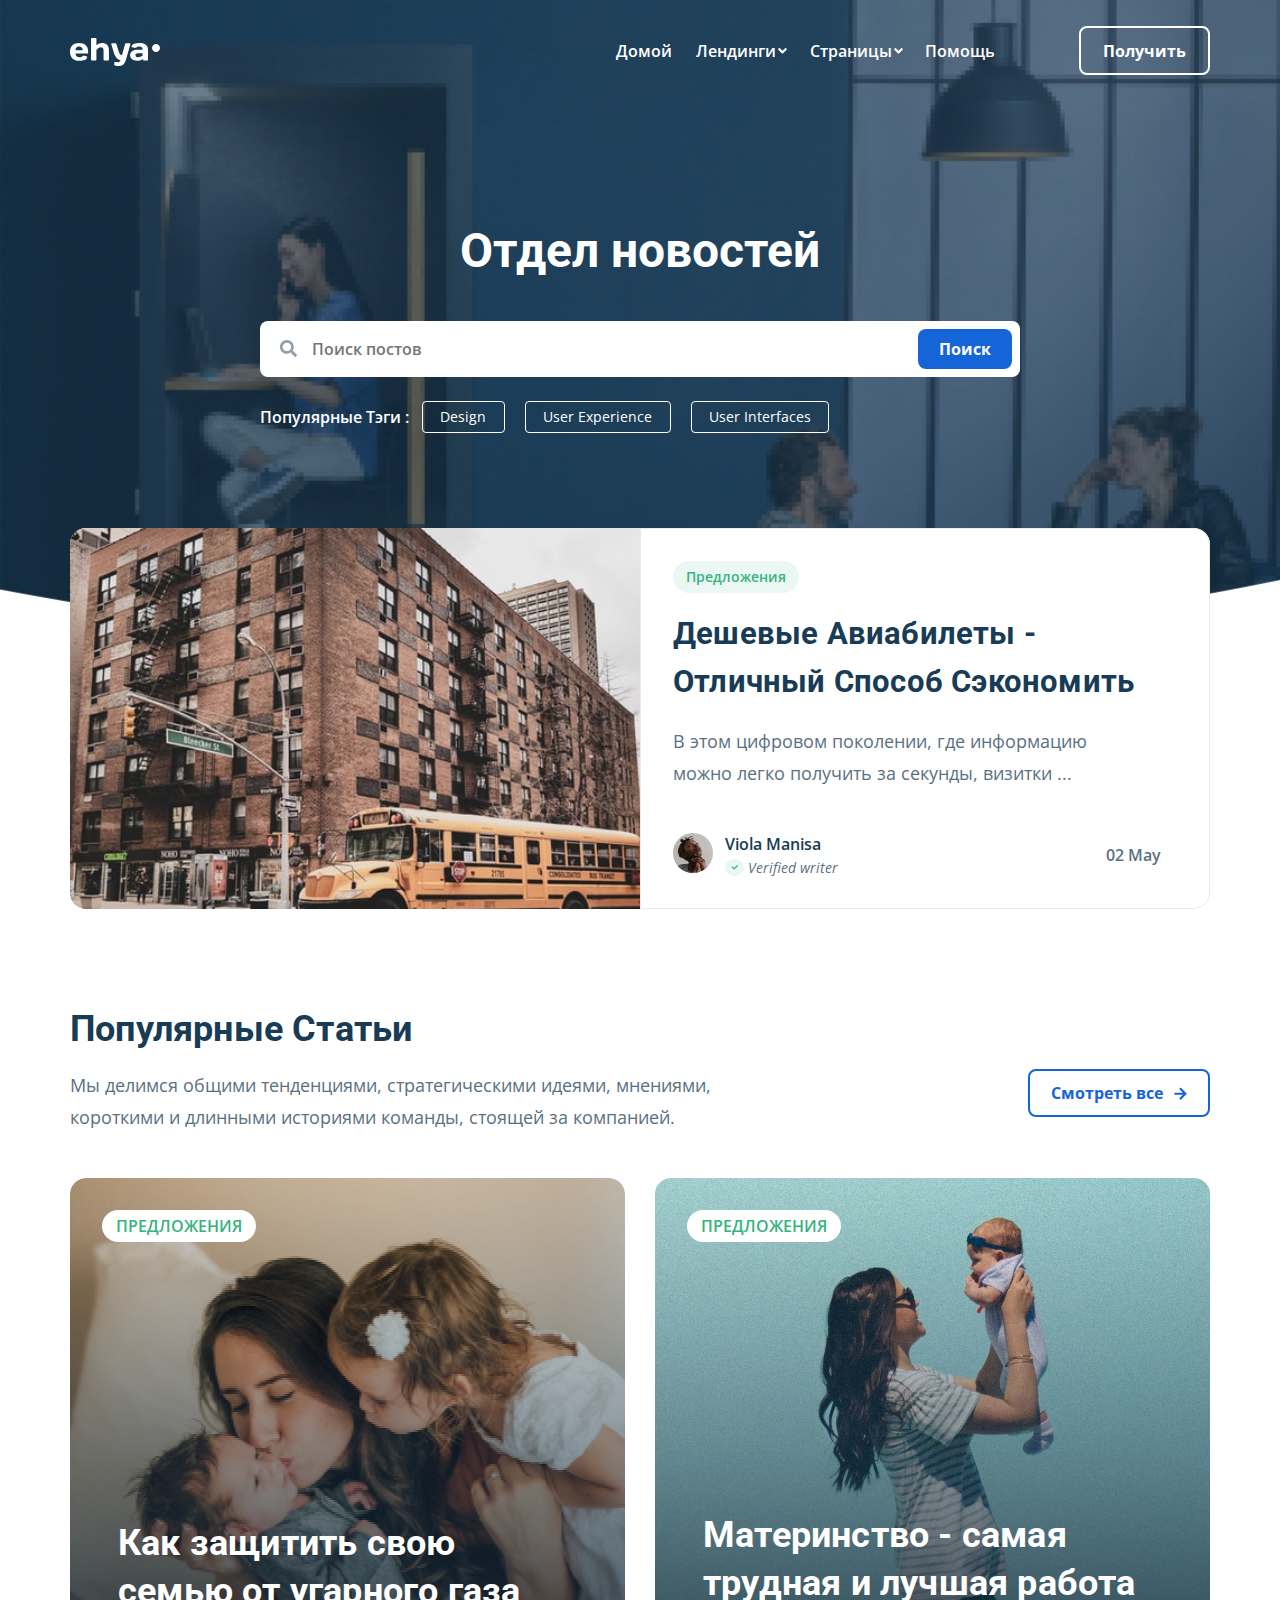
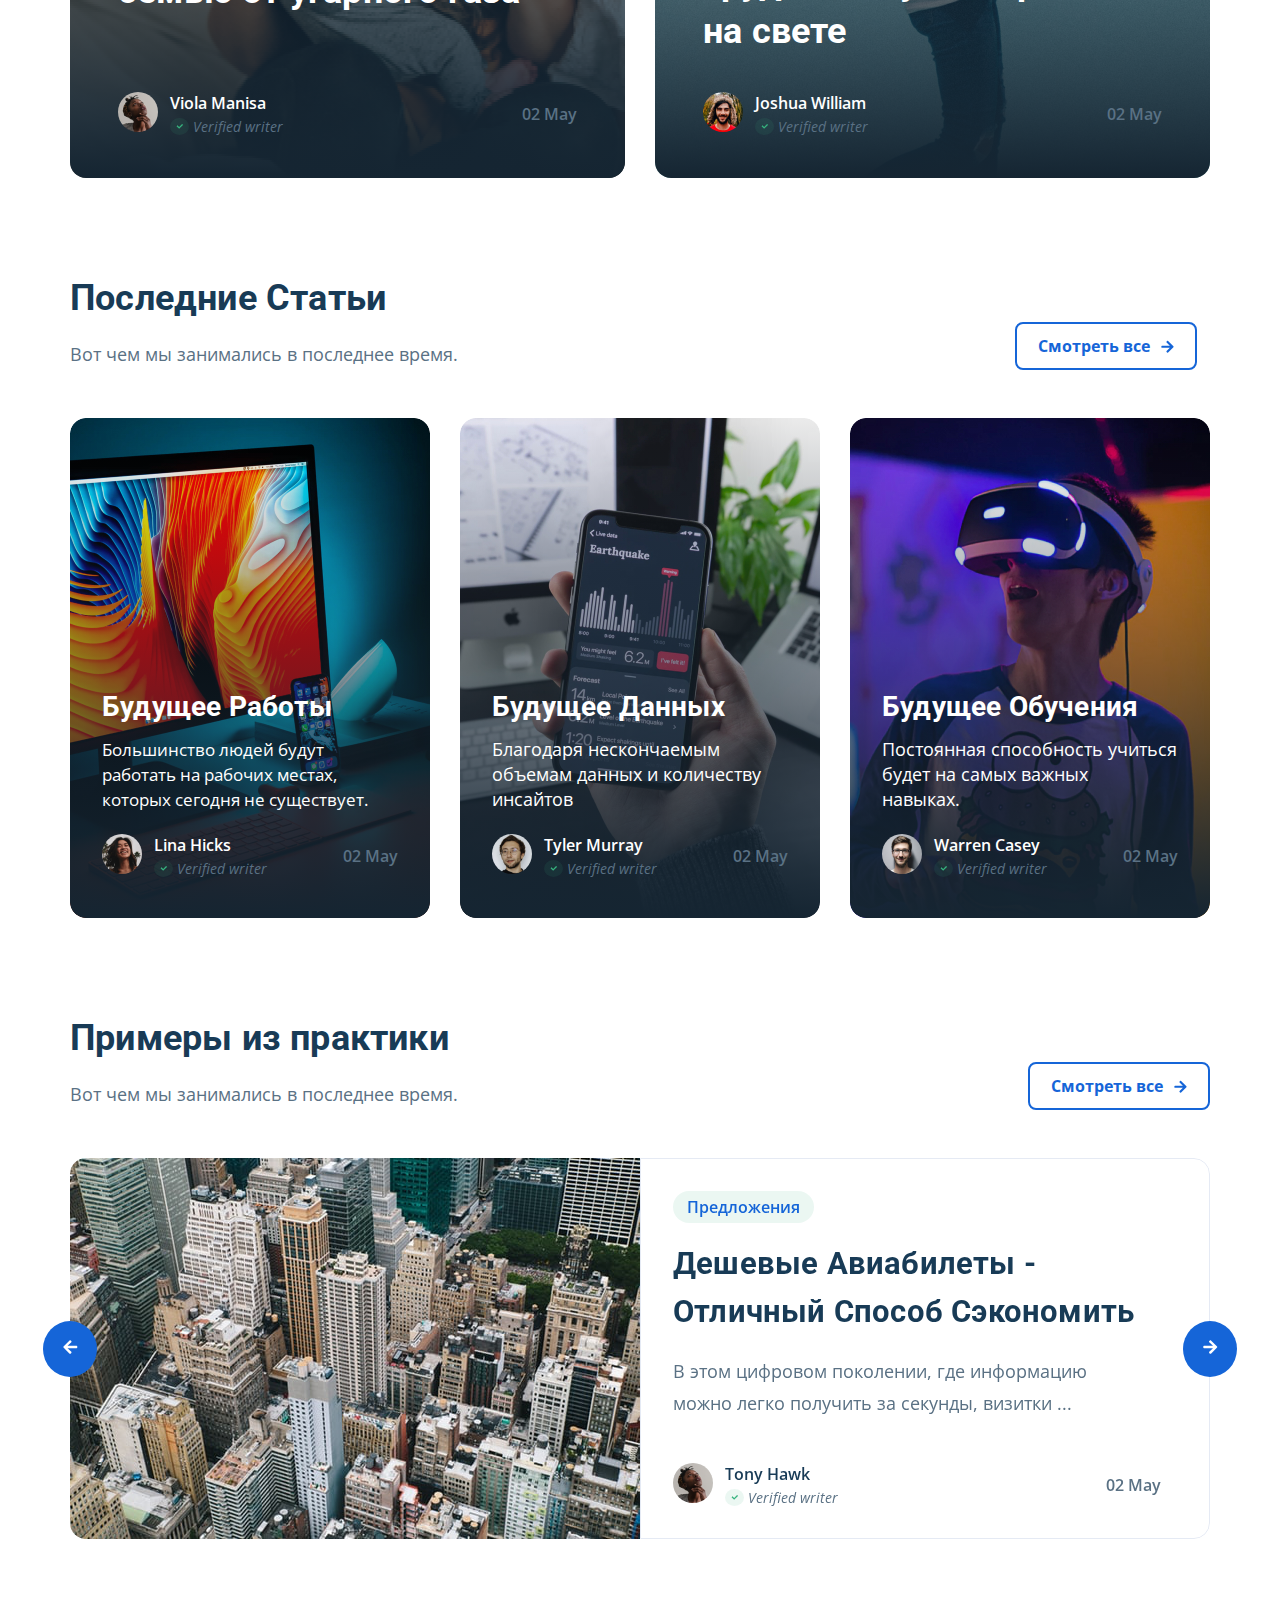
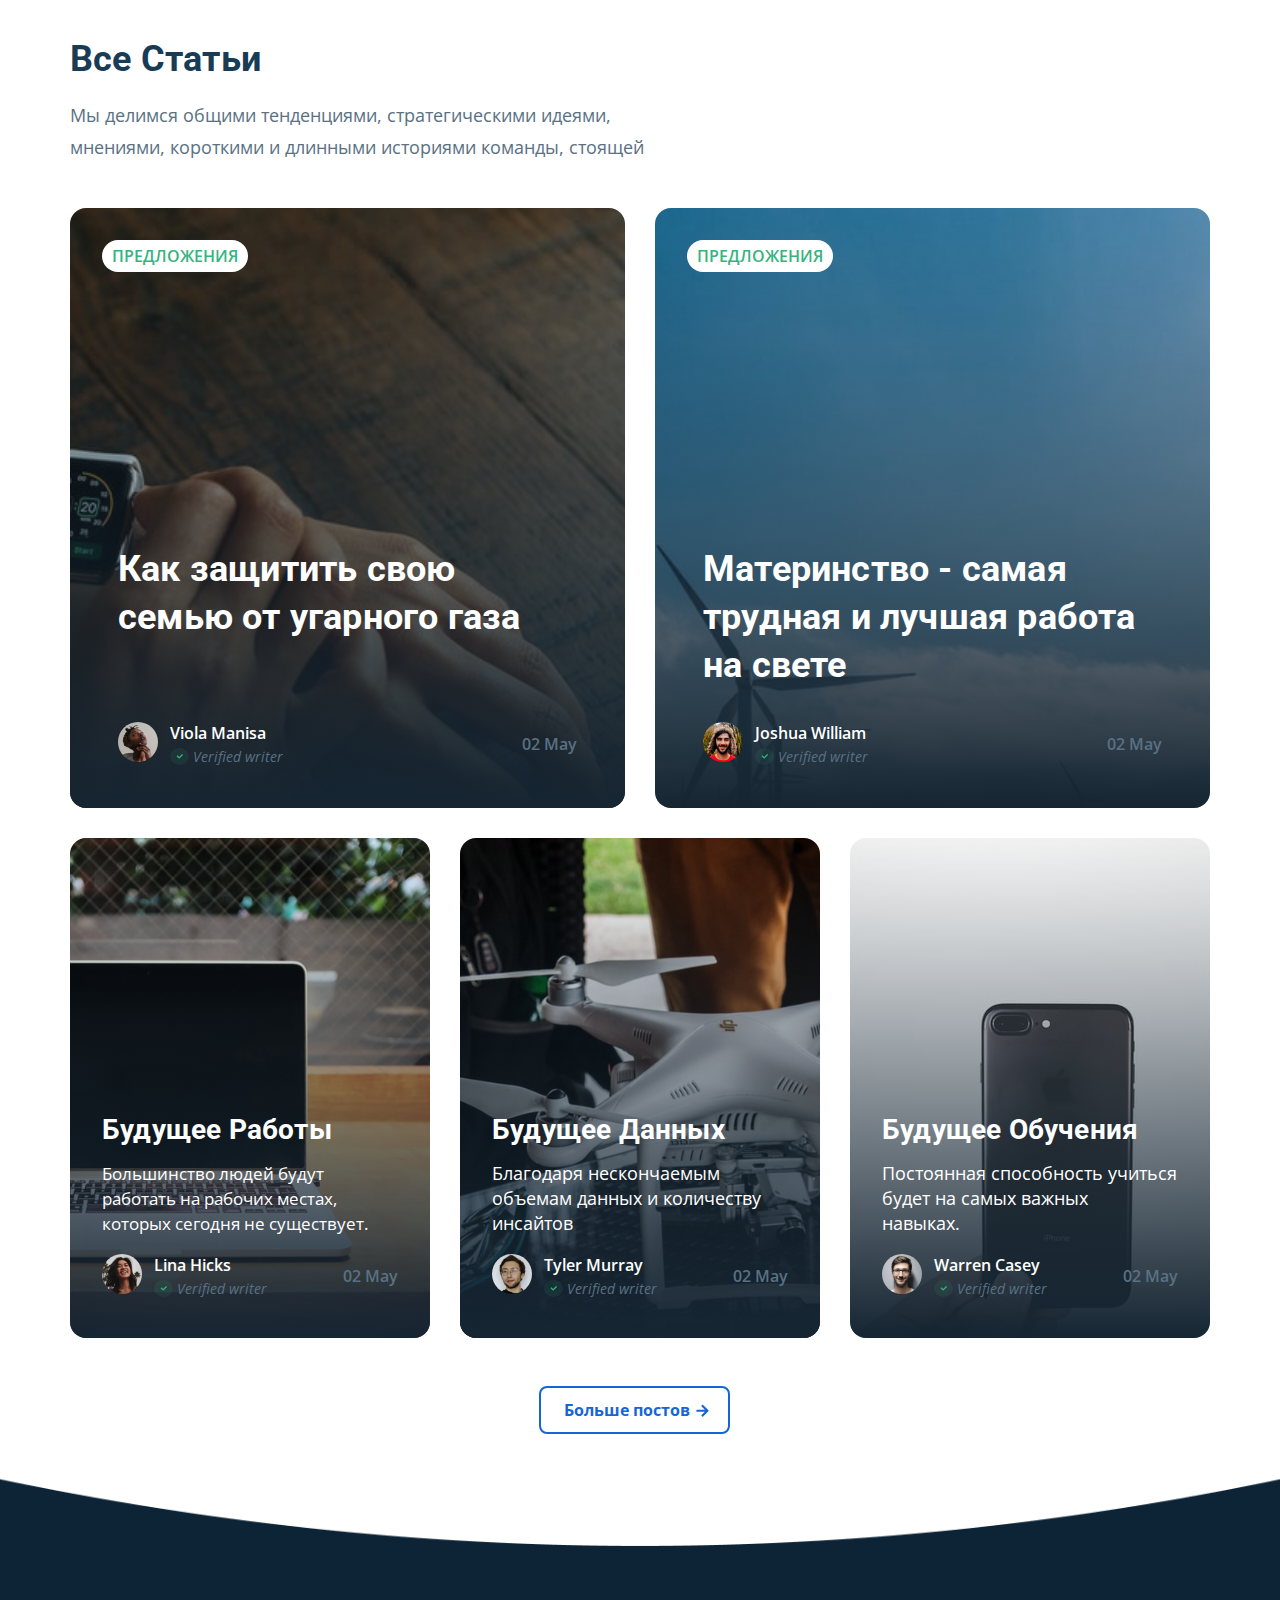
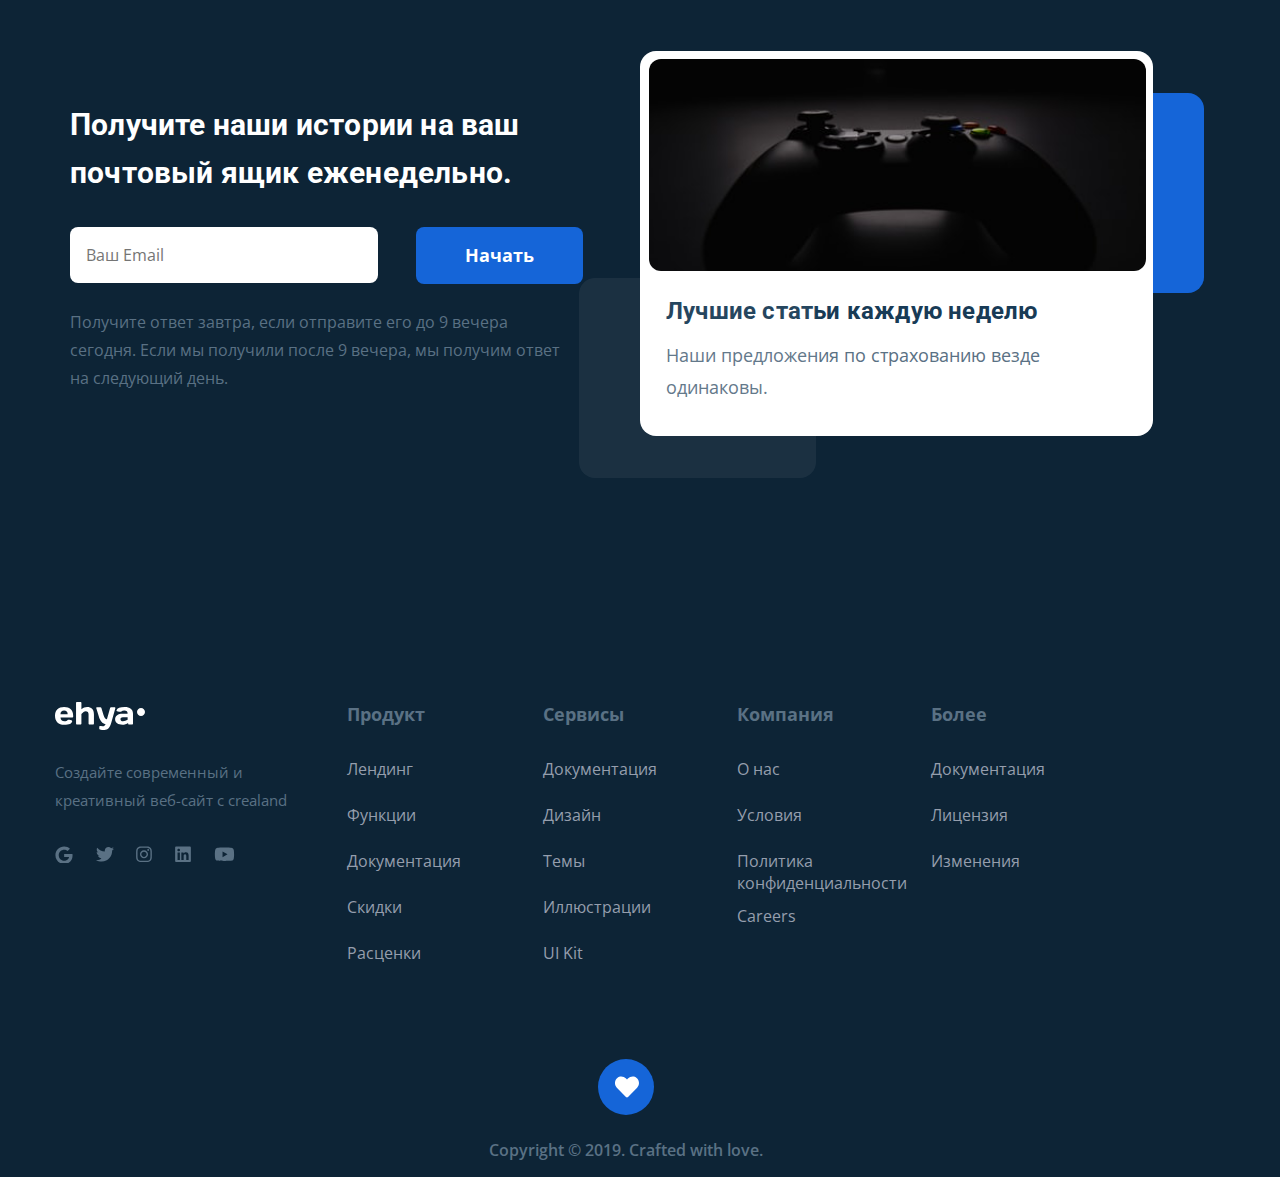
==== index.html @ 714c82da "added footer and responsive" ====
<!DOCTYPE html>
<html lang="ru">
  <head>
    <meta charset="UTF-8" />
    <meta http-equiv="X-UA-Compatible" content="IE=edge" />
    <meta name="viewport" content="width=device-width, initial-scale=1.0" />
    <link
      href="https://fonts.googleapis.com/css2?family=Open+Sans:ital,wght@0,400;0,600;0,700;1,400&family=Roboto:wght@700&display=swap"
      rel="stylesheet"
    />
    <link rel="stylesheet" href="src/css/swiper-bundle.min.css" />
    <link rel="stylesheet" href="src/css/style.css?v1.04" />
    <link rel="icon" href="src/img/favicon.ico" />
    <title>Ehya Blog</title>
  </head>
  <body>
    <header class="header">
      <img
        src="src/img/header/header-bg.jpg"
        alt="background"
        class="header__bg"
      />
      <div class="container">
        <div class="header__wrapper">
          <a href="index.html" class="logo">
            <img
              src="src/img/header/header-logo.svg"
              alt="Logotype: Ehya"
              class="header__logo"
            />
          </a>
          <nav class="navbar">
            <ul class="navbar__list">
              <li class="navbar__item">
                <a href="#" class="navbar__link">Домой</a>
              </li>
              <li class="navbar__item">
                <a href="#" class="navbar__link">Лендинги</a>
                <img src="src/img/header/angle-down.svg" alt="" />
              </li>
              <li class="navbar__item">
                <a href="#" class="navbar__link">Страницы</a>
                <img src="src/img/header/angle-down.svg" alt="" />
              </li>
              <li class="navbar__item">
                <a href="#" class="navbar__link">Помощь</a>
              </li>
            </ul>
            <button class="navbar__button">Получить</button>
          </nav>
        </div>
        <!-- /.header__wrapper -->
        <div class="search">
          <h1 class="search__title">Отдел новостей</h1>
          <div class="search__wrapper">
            <form action="#" class="form">
              <img
                src="src/img/header/header-search.svg"
                alt="Icon: search"
                class="form__img"
              />
              <input
                type="text"
                class="form__input"
                placeholder="Поиск постов"
              />
              <button class="form__button">Поиск</button>
            </form>
            <span class="search__tags">Популярные Тэги :</span>
            <ul class="search__list">
              <li class="search__item">
                <button class="search__button">Design</button>
              </li>
              <li class="search__item">
                <button class="search__button">User Experience</button>
              </li>
              <li class="search__item">
                <button class="search__button">User Interfaces</button>
              </li>
            </ul>
          </div>
        </div>
        <!-- /.search -->
      </div>
      <!-- /.container -->
    </header>
    <section class="offers">
      <div class="container">
        <div class="offers-grid">
          <img
            src="src/img/offers/offer-img.png"
            alt="Image: offers"
            class="offers__img"
          />
          <div class="offers__wrapper">
            <span class="offers__text">Предложения</span>
            <h2 class="offers__title">
              Дешевые Авиабилеты - Отличный Способ Сэкономить
            </h2>
            <p class="offers__info">
              В этом цифровом поколении, где информацию можно легко получить за
              секунды, визитки ...
            </p>
            <div class="author">
              <div class="author__profile">
                <div class="author__image">
                  <img
                    src="src/img/offers/author.png"
                    alt="Avatar: Author"
                    class="author__avatar"
                  />
                </div>
                <!-- /.author__image -->
                <div class="author__info">
                  <span class="author__name">Viola Manisa</span>
                  <div class="verify">
                    <img
                      src="src/img/offers/verify.svg"
                      alt="Icon: Verify"
                      class="verify__img"
                    />
                    <span class="verify__text">Verified writer</span>
                  </div>
                  <!-- /.author__verify -->
                </div>
              </div>
              <!-- /.author__profile -->
              <span class="author__date">02 May</span>
            </div>
            <!-- /.author -->
          </div>
          <!-- /.offers__wrapper -->
        </div>
        <!-- /.offers__grid -->
      </div>
      <!-- /.container -->
    </section>
    <section class="popular">
      <div class="container">
        <div class="popular__about">
          <div class="popular__info">
            <h2 class="popular__title">Популярные Статьи</h2>
            <p class="popular__text">
              Мы делимся общими тенденциями, стратегическими идеями, мнениями,
              короткими и длинными историями команды, стоящей за компанией.
            </p>
          </div>
          <!-- /.popular__info -->
          <button class="button popular__button">
            Смотреть все
            <img
              src="src/img/popular/arrow.svg"
              alt="Icon: arrow"
              class="popular__icon"
            />
          </button>
        </div>
        <!-- /.popular__about -->
        <div class="popular__wrapper">
          <div class="popular-article">
            <span class="popular-article__offer">Предложения</span>
            <h3 class="popular-article__title">
              Как защитить свою семью от угарного газа
            </h3>
            <div class="author">
              <div class="author__profile">
                <div class="author__image">
                  <img
                    src="src/img/offers/author.png"
                    alt="Avatar: Author"
                    class="author__avatar"
                  />
                </div>
                <!-- /.author__image -->
                <div class="author__info">
                  <span class="author__name author__name--popular"
                    >Viola Manisa</span
                  >
                  <div class="verify">
                    <img
                      src="src/img/offers/verify.svg"
                      alt="Icon: Verify"
                      class="verify__img"
                    />
                    <span class="verify__text">Verified writer</span>
                  </div>
                  <!-- /.author__verify -->
                </div>
              </div>
              <!-- /.author__profile -->
              <span class="author__date">02 May</span>
            </div>
            <!-- /.author -->
          </div>
          <!-- /.popular__article -->
          <div class="popular-article popular-article--second">
            <span class="popular-article__offer">Предложения</span>
            <h3 class="popular-article__title">
              Материнство - самая трудная и лучшая работа на свете
            </h3>
            <div class="author">
              <div class="author__profile">
                <div class="author__image">
                  <img
                    src="src/img/popular/avatar.png"
                    alt="Avatar: Author"
                    class="author__avatar"
                  />
                </div>
                <!-- /.author__image -->
                <div class="author__info">
                  <span class="author__name author__name--popular"
                    >Joshua William</span
                  >
                  <div class="verify">
                    <img
                      src="src/img/offers/verify.svg"
                      alt="Icon: Verify"
                      class="verify__img"
                    />
                    <span class="verify__text">Verified writer</span>
                  </div>
                  <!-- /.author__verify -->
                </div>
              </div>
              <!-- /.author__profile -->
              <span class="author__date">02 May</span>
            </div>
            <!-- /.author -->
          </div>
          <!-- /.popular__article -->
          <button class="button popular__button popular__button--media">
            Смотреть все
            <img
              src="src/img/popular/arrow.svg"
              alt="Icon: arrow"
              class="popular__icon"
            />
          </button>
        </div>
        <!-- /.popular__wrapper -->
      </div>
      <!-- /.container -->
    </section>
    <section class="recent">
      <div class="container">
        <div class="about">
          <div class="about__info">
            <h2 class="about__title">Последние Статьи</h2>
            <p class="about__text">Вот чем мы занимались в последнее время.</p>
          </div>
          <!-- /.popular__info -->
          <button class="button recent__button">
            Смотреть все
            <img
              src="src/img/popular/arrow.svg"
              alt="Icon: arrow"
              class="recent__icon"
            />
          </button>
        </div>
        <!-- /.about -->
        <div class="recent__wrapper">
          <div class="recent__article">
            <h3 class="recent__title">Будущее Работы</h3>
            <p class="recent__text">
              Большинство людей будут работать на рабочих местах, которых
              сегодня не существует.
            </p>
            <div class="author recent__author">
              <div class="author__profile">
                <div class="author__image">
                  <img
                    src="src/img/recent/avatar-1.png"
                    alt="Avatar: Author"
                    class="author__avatar"
                  />
                </div>
                <!-- /.author__image -->
                <div class="author__info">
                  <span class="author__name author__name--recent"
                    >Lina Hicks</span
                  >
                  <div class="verify">
                    <img
                      src="src/img/offers/verify.svg"
                      alt="Icon: Verify"
                      class="verify__img"
                    />
                    <span class="verify__text verify__text--recent"
                      >Verified writer</span
                    >
                  </div>
                  <!-- /.author__verify -->
                </div>
              </div>
              <!-- /.author__profile -->
              <span class="author__date author__date--recent">02 May</span>
            </div>
            <!-- /.author -->
          </div>
          <!-- /.recent__article -->
          <div class="recent__article recent__article--second">
            <h3 class="recent__title">Будущее Данных</h3>
            <p class="recent__text recent__text--big">
              Благодаря нескончаемым объемам данных и количеству инсайтов
            </p>
            <div class="author recent__author">
              <div class="author__profile">
                <div class="author__image">
                  <img
                    src="src/img/recent/avatar-2.png"
                    alt="Avatar: Author"
                    class="author__avatar"
                  />
                </div>
                <!-- /.author__image -->
                <div class="author__info">
                  <span class="author__name author__name--recent"
                    >Tyler Murray</span
                  >
                  <div class="verify">
                    <img
                      src="src/img/offers/verify.svg"
                      alt="Icon: Verify"
                      class="verify__img"
                    />
                    <span class="verify__text verify__text--recent"
                      >Verified writer</span
                    >
                  </div>
                  <!-- /.author__verify -->
                </div>
              </div>
              <!-- /.author__profile -->
              <span class="author__date author__date--recent">02 May</span>
            </div>
            <!-- /.author -->
          </div>
          <!-- /.recent__article -->
          <div class="recent__article recent__article--third">
            <h3 class="recent__title">Будущее Обучения</h3>
            <p class="recent__text recent__text--big">
              Постоянная способность учиться будет на самых важных
              <br class="recent__br" />
              навыках.
            </p>
            <div class="author recent__author">
              <div class="author__profile">
                <div class="author__image">
                  <img
                    src="src/img/recent/avatar-3.png"
                    alt="Avatar: Author"
                    class="author__avatar"
                  />
                </div>
                <!-- /.author__image -->
                <div class="author__info">
                  <span class="author__name author__name--recent"
                    >Warren Casey</span
                  >
                  <div class="verify">
                    <img
                      src="src/img/offers/verify.svg"
                      alt="Icon: Verify"
                      class="verify__img"
                    />
                    <span class="verify__text verify__text--recent"
                      >Verified writer</span
                    >
                  </div>
                  <!-- /.author__verify -->
                </div>
              </div>
              <!-- /.author__profile -->
              <span class="author__date author__date--recent">02 May</span>
            </div>
            <!-- /.author -->
          </div>
          <!-- /.recent__article -->
          <button class="button recent__button recent__button--media">
            Смотреть все
            <img
              src="src/img/popular/arrow.svg"
              alt="Icon: arrow"
              class="recent__icon"
            />
          </button>
        </div>
        <!-- /.recent__wrapper -->
      </div>
      <!-- /.container -->
    </section>
    <section class="examples">
      <div class="container">
        <div class="about">
          <div class="about__info">
            <h2 class="about__title about__title--examples">
              Примеры из практики
            </h2>
            <p class="about__text">Вот чем мы занимались в последнее время.</p>
          </div>
          <!-- /.popular__info -->
          <button class="button examples__button">
            Смотреть все
            <img
              src="src/img/popular/arrow.svg"
              alt="Icon: arrow"
              class="examples__icon"
            />
          </button>
        </div>
        <!-- /.about -->
        <!-- Slider main container -->
        <div class="examples-grid">
          <div class="swiper-container examples-slider">
            <!-- Additional required wrapper -->
            <div class="swiper-wrapper examples-wrapper">
              <!-- Slides -->
              <div class="offers offers-grid swiper-slide">
                <img
                  src="src/img/examples/slider-1.png"
                  alt="Image: offers"
                  class="offers__img"
                />
                <div class="offers__wrapper">
                  <span class="offers__text examples__text">Предложения</span>
                  <h2 class="offers__title">
                    Дешевые Авиабилеты - Отличный Способ Сэкономить
                  </h2>
                  <p class="offers__info">
                    В этом цифровом поколении, где информацию можно легко
                    получить за секунды, визитки ...
                  </p>
                  <div class="author">
                    <div class="author__profile">
                      <div class="author__image">
                        <img
                          src="src/img/offers/author.png"
                          alt="Avatar: Author"
                          class="author__avatar"
                        />
                      </div>
                      <!-- /.author__image -->
                      <div class="author__info">
                        <span class="author__name">Tony Hawk</span>
                        <div class="verify">
                          <img
                            src="src/img/offers/verify.svg"
                            alt="Icon: Verify"
                            class="verify__img"
                          />
                          <span class="verify__text verify__text--examples"
                            >Verified writer</span
                          >
                        </div>
                        <!-- /.author__verify -->
                      </div>
                    </div>
                    <!-- /.author__profile -->
                    <span class="author__date">02 May</span>
                  </div>
                  <!-- /.author -->
                </div>
                <!-- /.offers__wrapper -->
              </div>
              <!-- /.offers__grid -->
              <div class="offers offers-grid swiper-slide">
                <img
                  src="src/img/examples/slider-2.jpg"
                  alt="Image: offers"
                  class="offers__img"
                />
                <div class="offers__wrapper">
                  <span class="offers__text examples__text">Предложения</span>
                  <h2 class="offers__title">
                    Дешевые Авиабилеты - Отличный Способ Сэкономить
                  </h2>
                  <p class="offers__info">
                    В этом цифровом поколении, где информацию можно легко
                    получить за секунды, визитки ...
                  </p>
                  <div class="author">
                    <div class="author__profile">
                      <div class="author__image">
                        <img
                          src="src/img/examples/avatar-1.png"
                          alt="Avatar: Author"
                          class="author__avatar"
                        />
                      </div>
                      <!-- /.author__image -->
                      <div class="author__info">
                        <span class="author__name">Viola Manisa</span>
                        <div class="verify">
                          <img
                            src="src/img/offers/verify.svg"
                            alt="Icon: Verify"
                            class="verify__img"
                          />
                          <span class="verify__text verify__text--examples"
                            >Verified writer</span
                          >
                        </div>
                        <!-- /.author__verify -->
                      </div>
                    </div>
                    <!-- /.author__profile -->
                    <span class="author__date">02 May</span>
                  </div>
                  <!-- /.author -->
                </div>
                <!-- /.offers__wrapper -->
              </div>
              <!-- /.offers__grid -->
              <div class="offers offers-grid swiper-slide">
                <img
                  src="src/img/examples/slider-3.jpg"
                  alt="Image: offers"
                  class="offers__img"
                />
                <div class="offers__wrapper">
                  <span class="offers__text examples__text">Предложения</span>
                  <h2 class="offers__title">
                    Дешевые Авиабилеты - Отличный Способ Сэкономить
                  </h2>
                  <p class="offers__info">
                    В этом цифровом поколении, где информацию можно легко
                    получить за секунды, визитки ...
                  </p>
                  <div class="author">
                    <div class="author__profile">
                      <div class="author__image">
                        <img
                          src="src/img/examples/avatar-2.png"
                          alt="Avatar: Author"
                          class="author__avatar"
                        />
                      </div>
                      <!-- /.author__image -->
                      <div class="author__info">
                        <span class="author__name">Jack Black</span>
                        <div class="verify">
                          <img
                            src="src/img/offers/verify.svg"
                            alt="Icon: Verify"
                            class="verify__img"
                          />
                          <span class="verify__text verify__text--examples"
                            >Verified writer</span
                          >
                        </div>
                        <!-- /.author__verify -->
                      </div>
                    </div>
                    <!-- /.author__profile -->
                    <span class="author__date">02 May</span>
                  </div>
                  <!-- /.author -->
                </div>
                <!-- /.offers__wrapper -->
              </div>
              <!-- /.offers__grid -->
            </div>
          </div>
          <button class="examples-grid__button examples-grid__button--prev">
            <img
              src="src/img/examples/slider-prev.svg"
              alt="Icon: previous slider"
              class="examples-grid__icon"
            />
          </button>
          <button class="examples-grid__button examples-grid__button--next">
            <img
              src="src/img/examples/slider-next.svg"
              alt="Icon: next slider"
              class="examples-grid__icon"
            />
          </button>
          <button class="button examples__button examples__button--media">
            Смотреть все
            <img
              src="src/img/popular/arrow.svg"
              alt="Icon: arrow"
              class="examples__icon"
            />
          </button>
        </div>
        <!-- /.examples-grid -->
      </div>
      <!-- /.container -->
    </section>
    <section class="all-articles">
      <div class="container">
        <div class="all-articles__info">
          <h2 class="all-articles__title">Все Статьи</h2>
          <p class="all-articles__text" id="articles-text">
            Мы делимся общими тенденциями, стратегическими идеями, мнениями,
            короткими и длинными историями команды, стоящей
          </p>
        </div>
        <!-- /.all-articles__info -->
        <div class="all-articles__wrapper">
          <div class="all-articles-main all-articles-main--first">
            <span class="all-articles-main__offer">Предложения</span>
            <h3 class="all-articles-main__title">
              Как защитить свою семью от угарного газа
            </h3>
            <div class="author">
              <div class="author__profile">
                <div class="author__image">
                  <img
                    src="src/img/all-articles/author.png"
                    alt="Avatar: Author"
                    class="author__avatar"
                  />
                </div>
                <!-- /.author__image -->
                <div class="author__info">
                  <span class="author__name author__name--light"
                    >Viola Manisa</span
                  >
                  <div class="verify">
                    <img
                      src="src/img/offers/verify.svg"
                      alt="Icon: Verify"
                      class="verify__img"
                    />
                    <span class="verify__text verify__text--examples"
                      >Verified writer</span
                    >
                  </div>
                  <!-- /.author__verify -->
                </div>
              </div>
              <!-- /.author__profile -->
              <span class="author__date">02 May</span>
            </div>
            <!-- /.author -->
          </div>
          <!-- /.all-articles-main -->
          <div class="all-articles-main all-articles-main--second">
            <span class="all-articles-main__offer">Предложения</span>
            <h3 class="all-articles-main__title">
              Материнство - самая трудная и лучшая работа на свете
            </h3>
            <div class="author author--second">
              <div class="author__profile">
                <div class="author__image">
                  <img
                    src="src/img/all-articles/author-1.png"
                    alt="Avatar: Author"
                    class="author__avatar"
                  />
                </div>
                <!-- /.author__image -->
                <div class="author__info">
                  <span class="author__name author__name--light"
                    >Joshua William</span
                  >
                  <div class="verify">
                    <img
                      src="src/img/offers/verify.svg"
                      alt="Icon: Verify"
                      class="verify__img"
                    />
                    <span class="verify__text verify__text--examples"
                      >Verified writer</span
                    >
                  </div>
                  <!-- /.author__verify -->
                </div>
              </div>
              <!-- /.author__profile -->
              <span class="author__date">02 May</span>
            </div>
            <!-- /.author -->
          </div>
          <!-- /.all-articles-main -->
          <div class="all-articles-secondary all-articles-secondary--third">
            <h2 class="all-articles-secondary__title">Будущее Работы</h2>
            <p class="all-articles-secondary__text">
              Большинство людей будут работать на рабочих местах, которых
              сегодня не существует.
            </p>
            <div class="author">
              <div class="author__profile">
                <div class="author__image">
                  <img
                    src="src/img/all-articles/author-2.png"
                    alt="Avatar: Author"
                    class="author__avatar"
                  />
                </div>
                <!-- /.author__image -->
                <div class="author__info">
                  <span class="author__name author__name--light"
                    >Lina Hicks</span
                  >
                  <div class="verify">
                    <img
                      src="src/img/offers/verify.svg"
                      alt="Icon: Verify"
                      class="verify__img"
                    />
                    <span class="verify__text verify__text--examples"
                      >Verified writer</span
                    >
                  </div>
                  <!-- /.author__verify -->
                </div>
              </div>
              <!-- /.author__profile -->
              <span class="author__date">02 May</span>
            </div>
            <!-- /.author -->
          </div>
          <!-- /.all-articles-secondary -->
          <div class="all-articles-secondary all-articles-secondary--fourth">
            <h2
              class="all-articles-secondary__title all-articles-secondary__title--media"
            >
              Будущее Данных
            </h2>
            <p
              class="all-articles-secondary__text all-articles-secondary__text--big"
            >
              Благодаря нескончаемым объемам данных и количеству инсайтов
            </p>
            <div class="author">
              <div class="author__profile">
                <div class="author__image">
                  <img
                    src="src/img/all-articles/author-3.png"
                    alt="Avatar: Author"
                    class="author__avatar"
                  />
                </div>
                <!-- /.author__image -->
                <div class="author__info">
                  <span class="author__name author__name--light"
                    >Tyler Murray</span
                  >
                  <div class="verify">
                    <img
                      src="src/img/offers/verify.svg"
                      alt="Icon: Verify"
                      class="verify__img"
                    />
                    <span class="verify__text verify__text--examples"
                      >Verified writer</span
                    >
                  </div>
                  <!-- /.author__verify -->
                </div>
              </div>
              <!-- /.author__profile -->
              <span class="author__date">02 May</span>
            </div>
            <!-- /.author -->
          </div>
          <!-- /.all-articles-secondary -->
          <div class="all-articles-secondary all-articles-secondary--fifth">
            <h2
              class="all-articles-secondary__title all-articles-secondary__title--media"
            >
              Будущее Обучения
            </h2>
            <p
              class="all-articles-secondary__text all-articles-secondary__text--big"
            >
              Постоянная способность учиться будет на самых важных
              <br class="all-articles-secondary__br" />
              навыках.
            </p>
            <div class="author">
              <div class="author__profile">
                <div class="author__image">
                  <img
                    src="src/img/all-articles/author-4.png"
                    alt="Avatar: Author"
                    class="author__avatar"
                  />
                </div>
                <!-- /.author__image -->
                <div class="author__info">
                  <span class="author__name author__name--light"
                    >Warren Casey</span
                  >
                  <div class="verify">
                    <img
                      src="src/img/offers/verify.svg"
                      alt="Icon: Verify"
                      class="verify__img"
                    />
                    <span class="verify__text verify__text--examples"
                      >Verified writer</span
                    >
                  </div>
                  <!-- /.author__verify -->
                </div>
              </div>
              <!-- /.author__profile -->
              <span class="author__date">02 May</span>
            </div>
            <!-- /.author -->
          </div>
          <!-- /.all-articles-secondary -->
          <div class="all-articles-secondary all-articles-secondary--sixth">
            <h2
              class="all-articles-secondary__title all-articles-secondary__title--media"
            >
              Будущее Обучения
            </h2>
            <p
              class="all-articles-secondary__text all-articles-secondary__text--big"
            >
              Постоянная способность учиться будет на самых важных
              <br class="all-articles-secondary__br" />
              навыках.
            </p>
            <div class="author">
              <div class="author__profile">
                <div class="author__image">
                  <img
                    src="src/img/all-articles/author-4.png"
                    alt="Avatar: Author"
                    class="author__avatar"
                  />
                </div>
                <!-- /.author__image -->
                <div class="author__info">
                  <span class="author__name author__name--light"
                    >Warren Casey</span
                  >
                  <div class="verify">
                    <img
                      src="src/img/offers/verify.svg"
                      alt="Icon: Verify"
                      class="verify__img"
                    />
                    <span class="verify__text verify__text--examples"
                      >Verified writer</span
                    >
                  </div>
                  <!-- /.author__verify -->
                </div>
              </div>
              <!-- /.author__profile -->
              <span class="author__date">02 May</span>
            </div>
            <!-- /.author -->
          </div>
          <!-- /.all-articles-secondary -->
        </div>
        <!-- ./all-articles__wrapper -->
        <div class="all-articles-button">
          <button
            class="button all-articles-button__button"
            id="button"
          ></button>
        </div>
        <!-- /.all-articles-button -->
      </div>
      <!-- /.container -->
    </section>
    <footer class="footer">
      <img
        src="src/img/footer/background.png"
        alt="Background"
        class="footer__bg"
      />
      <div class="container">
        <div class="footer__wrapper">
          <div class="footer-form">
            <h2 class="footer-form__title">
              Получите наши истории на ваш почтовый ящик еженедельно.
            </h2>
            <form action="submit" class="footer-form__form">
              <input
                type="email"
                class="footer-form__input"
                placeholder="Ваш Email"
              />
              <button class="footer-form__button">Начать</button>
            </form>
            <p class="footer-form__info">
              Получите ответ завтра, если отправите его до 9 вечера сегодня.
              Если мы получили после 9 вечера, мы получим ответ на следующий
              день.
            </p>
          </div>
          <!-- /.footer__form -->
          <div class="footer-card">
            <div class="footer-card__wrapper">
              <img
                src="src/img/footer/footer__card.png"
                alt="Image: Footer"
                class="footer-card__img"
              />
              <div class="footer-card__info">
                <h3 class="footer-card__title">Лучшие статьи каждую неделю</h3>
                <p class="footer-card__text">
                  Наши предложения по страхованию везде одинаковы.
                </p>
              </div>
              <!-- /.footer-card__info -->
            </div>
            <!-- /.footer-card -->
          </div>
        </div>
        <!-- /.footer__wrapper -->
        <div class="footer-grid">
          <div class="footer-grid__about">
            <a href="index.html" class="logo footer-grid__logo">
              <img
                src="src/img/header/header-logo.svg"
                alt="Logotype: Ehya"
                class="footer-grid__icon"
              />
            </a>
            <p class="footer-grid__text">
              Создайте современный и креативный веб-сайт с crealand
            </p>
            <div class="footer-grid__links">
              <a href="" class="footer-grid__link">
                <img src="src/img/footer/google.svg" alt="Icon: Google" />
              </a>
              <a href="" class="footer-grid__link">
                <img src="src/img/footer/twitter.svg" alt="Icon: Twwitter" />
              </a>
              <a href="" class="footer-grid__link">
                <img src="src/img/footer/instagram.svg" alt="Icon: Instagram" />
              </a>
              <a href="" class="footer-grid__link">
                <img src="src/img/footer/linkedin.svg" alt="Icon: Linkedin" />
              </a>
              <a href="" class="footer-grid__link">
                <img src="src/img/footer/youtube.svg" alt="Icon: Youtube" />
              </a>
            </div>
            <!-- /.footer-grid__links -->
          </div>
          <!-- /.footer-grid__about -->
          <div class="footer-grid__product">
            <h4 class="footer-grid__title">Продукт</h4>
            <ul class="footer-grid__ul">
              <li class="footer-grid__item">Лендинг</li>
              <li class="footer-grid__item">Функции</li>
              <li class="footer-grid__item">Документация</li>
              <li class="footer-grid__item">Скидки</li>
              <li class="footer-grid__item">Расценки</li>
            </ul>
          </div>
          <!-- /.footer-grid__product -->
          <div class="footer-grid__service">
            <h4 class="footer-grid__title">Сервисы</h4>
            <ul class="footer-grid__ul">
              <li class="footer-grid__item">Документация</li>
              <li class="footer-grid__item">Дизайн</li>
              <li class="footer-grid__item">Темы</li>
              <li class="footer-grid__item">Иллюстрации</li>
              <li class="footer-grid__item">UI Kit</li>
            </ul>
          </div>
          <!-- /.footer-grid__service -->
          <div class="footer-grid__company">
            <h4 class="footer-grid__title">Компания</h4>
            <ul class="footer-grid__ul">
              <li class="footer-grid__item">О нас</li>
              <li class="footer-grid__item">Условия</li>
              <li
                class="footer-grid__item footer-grid__item--less"
                id="grid-item"
              >
                Политика конфиденциальности
              </li>
              <li class="footer-grid__item">Careers</li>
            </ul>
          </div>
          <!-- /.footer-grid__company -->
          <div class="footer-grid__more">
            <h4 class="footer-grid__title" id="grid-title">Более</h4>
            <ul class="footer-grid__ul">
              <li class="footer-grid__item">Документация</li>
              <li class="footer-grid__item">Лицензия</li>
              <li class="footer-grid__item">Изменения</li>
            </ul>
          </div>
          <!-- /.footer-grid__more -->
        </div>
        <!-- /.footer-grid -->
        <div class="footer-copyright">
          <div class="footer-copyright__logo">
            <img
              src="src/img/footer/heart.svg"
              alt="Icon: Heart"
              class="footer-copyright__img"
            />
          </div>
          <!-- /.footer-copyright__logo -->
          <p class="footer-copyright__info">
            Copyright © 2019. Crafted with love.
          </p>
        </div>
        <!-- /.footer__copyright -->
      </div>
      <!-- /.container -->
    </footer>
    <script src="src/js/jquery-3.6.0.min.js"></script>
    <script src="src/js/swiper-bundle.min.js"></script>
    <script src="src/js/main.js"></script>
  </body>
</html>
---- src/css/style.css ----
/*! normalize.css v8.0.1 | MIT License | github.com/necolas/normalize.css */
/* Document
   ========================================================================== */
/**
 * 1. Correct the line height in all browsers.
 * 2. Prevent adjustments of font size after orientation changes in iOS.
 */
html {
  line-height: 1.15;
  /* 1 */
  -webkit-text-size-adjust: 100%;
  /* 2 */
}

/* Sections
   ========================================================================== */
/**
 * Remove the margin in all browsers.
 */
body {
  margin: 0;
}

/**
 * Render the `main` element consistently in IE.
 */
main {
  display: block;
}

/**
 * Correct the font size and margin on `h1` elements within `section` and
 * `article` contexts in Chrome, Firefox, and Safari.
 */
h1 {
  font-size: 2em;
  margin: 0.67em 0;
}

/* Grouping content
   ========================================================================== */
/**
 * 1. Add the correct box sizing in Firefox.
 * 2. Show the overflow in Edge and IE.
 */
hr {
  box-sizing: content-box;
  /* 1 */
  height: 0;
  /* 1 */
  overflow: visible;
  /* 2 */
}

/**
 * 1. Correct the inheritance and scaling of font size in all browsers.
 * 2. Correct the odd `em` font sizing in all browsers.
 */
pre {
  font-family: monospace, monospace;
  /* 1 */
  font-size: 1em;
  /* 2 */
}

/* Text-level semantics
   ========================================================================== */
/**
 * Remove the gray background on active links in IE 10.
 */
a {
  background-color: transparent;
}

/**
 * 1. Remove the bottom border in Chrome 57-
 * 2. Add the correct text decoration in Chrome, Edge, IE, Opera, and Safari.
 */
abbr[title] {
  border-bottom: none;
  /* 1 */
  text-decoration: underline;
  /* 2 */
  text-decoration: underline dotted;
  /* 2 */
}

/**
 * Add the correct font weight in Chrome, Edge, and Safari.
 */
b,
strong {
  font-weight: bolder;
}

/**
 * 1. Correct the inheritance and scaling of font size in all browsers.
 * 2. Correct the odd `em` font sizing in all browsers.
 */
code,
kbd,
samp {
  font-family: monospace, monospace;
  /* 1 */
  font-size: 1em;
  /* 2 */
}

/**
 * Add the correct font size in all browsers.
 */
small {
  font-size: 80%;
}

/**
 * Prevent `sub` and `sup` elements from affecting the line height in
 * all browsers.
 */
sub,
sup {
  font-size: 75%;
  line-height: 0;
  position: relative;
  vertical-align: baseline;
}

sub {
  bottom: -0.25em;
}

sup {
  top: -0.5em;
}

/* Embedded content
   ========================================================================== */
/**
 * Remove the border on images inside links in IE 10.
 */
img {
  border-style: none;
}

/* Forms
   ========================================================================== */
/**
 * 1. Change the font styles in all browsers.
 * 2. Remove the margin in Firefox and Safari.
 */
button,
input,
optgroup,
select,
textarea {
  font-family: inherit;
  /* 1 */
  font-size: 100%;
  /* 1 */
  line-height: 1.15;
  /* 1 */
  margin: 0;
  /* 2 */
}

/**
 * Show the overflow in IE.
 * 1. Show the overflow in Edge.
 */
button,
input {
  /* 1 */
  overflow: visible;
}

/**
 * Remove the inheritance of text transform in Edge, Firefox, and IE.
 * 1. Remove the inheritance of text transform in Firefox.
 */
button,
select {
  /* 1 */
  text-transform: none;
}

/**
 * Correct the inability to style clickable types in iOS and Safari.
 */
button,
[type="button"],
[type="reset"],
[type="submit"] {
  -webkit-appearance: button;
}

/**
 * Remove the inner border and padding in Firefox.
 */
button::-moz-focus-inner,
[type="button"]::-moz-focus-inner,
[type="reset"]::-moz-focus-inner,
[type="submit"]::-moz-focus-inner {
  border-style: none;
  padding: 0;
}

/**
 * Restore the focus styles unset by the previous rule.
 */
button:-moz-focusring,
[type="button"]:-moz-focusring,
[type="reset"]:-moz-focusring,
[type="submit"]:-moz-focusring {
  outline: 1px dotted ButtonText;
}

/**
 * Correct the padding in Firefox.
 */
fieldset {
  padding: 0.35em 0.75em 0.625em;
}

/**
 * 1. Correct the text wrapping in Edge and IE.
 * 2. Correct the color inheritance from `fieldset` elements in IE.
 * 3. Remove the padding so developers are not caught out when they zero out
 *    `fieldset` elements in all browsers.
 */
legend {
  box-sizing: border-box;
  /* 1 */
  color: inherit;
  /* 2 */
  display: table;
  /* 1 */
  max-width: 100%;
  /* 1 */
  padding: 0;
  /* 3 */
  white-space: normal;
  /* 1 */
}

/**
 * Add the correct vertical alignment in Chrome, Firefox, and Opera.
 */
progress {
  vertical-align: baseline;
}

/**
 * Remove the default vertical scrollbar in IE 10+.
 */
textarea {
  overflow: auto;
}

/**
 * 1. Add the correct box sizing in IE 10.
 * 2. Remove the padding in IE 10.
 */
[type="checkbox"],
[type="radio"] {
  box-sizing: border-box;
  /* 1 */
  padding: 0;
  /* 2 */
}

/**
 * Correct the cursor style of increment and decrement buttons in Chrome.
 */
[type="number"]::-webkit-inner-spin-button,
[type="number"]::-webkit-outer-spin-button {
  height: auto;
}

/**
 * 1. Correct the odd appearance in Chrome and Safari.
 * 2. Correct the outline style in Safari.
 */
[type="search"] {
  -webkit-appearance: textfield;
  /* 1 */
  outline-offset: -2px;
  /* 2 */
}

/**
 * Remove the inner padding in Chrome and Safari on macOS.
 */
[type="search"]::-webkit-search-decoration {
  -webkit-appearance: none;
}

/**
 * 1. Correct the inability to style clickable types in iOS and Safari.
 * 2. Change font properties to `inherit` in Safari.
 */
::-webkit-file-upload-button {
  -webkit-appearance: button;
  /* 1 */
  font: inherit;
  /* 2 */
}

/* Interactive
   ========================================================================== */
/*
 * Add the correct display in Edge, IE 10+, and Firefox.
 */
details {
  display: block;
}

/*
 * Add the correct display in all browsers.
 */
summary {
  display: list-item;
}

/* Misc
   ========================================================================== */
/**
 * Add the correct display in IE 10+.
 */
template {
  display: none;
}

/**
 * Add the correct display in IE 10.
 */
[hidden] {
  display: none;
}

* {
  box-sizing: border-box;
}

body {
  font-family: 'Open Sans', sans-serif;
  color: #FFFFFF;
  background: #FFFFFF;
}

.container {
  max-width: 1140px;
  margin: auto;
}

.header {
  overflow: hidden;
}

.header__bg {
  position: absolute;
  top: 0;
  left: 0;
  width: 100%;
  min-height: 743px;
  max-height: 743px;
  z-index: -1;
  object-fit: cover;
  object-position: 65% 90%;
}

.header__wrapper {
  display: flex;
  padding: 26px 0;
  justify-content: space-between;
  align-items: center;
  margin-bottom: 120px;
}

.logo {
  padding-top: 7px;
}

.navbar {
  display: flex;
  justify-content: space-between;
  width: 594px;
}

.navbar__list {
  list-style-type: none;
  display: flex;
  justify-content: space-between;
  padding: 13px 0;
  margin: 0;
  width: 381px;
}

.navbar__item {
  display: flex;
  align-items: center;
  font-weight: 600;
  font-size: 16px;
  line-height: 22px;
}

.navbar__link {
  text-decoration: none;
  color: #FFFFFF;
  padding-right: 2px;
}

.navbar__button {
  margin-left: 82px;
  background: none;
  border: 2px solid #FFFFFF;
  border-radius: 8px;
  color: inherit;
  padding: 11.5px 22px;
  outline: none;
  cursor: pointer;
  font-weight: bold;
  font-size: 16px;
  line-height: 22px;
}

.search {
  padding: 0 190px;
}

.search__wrapper {
  display: flex;
  justify-content: flex-start;
  align-items: center;
  flex-wrap: wrap;
}

.search__title {
  font-family: Roboto;
  font-style: normal;
  font-weight: bold;
  font-size: 48px;
  line-height: 60px;
  text-align: center;
  margin-top: 0;
  margin-bottom: 40px;
}

.search__list {
  list-style-type: none;
  display: flex;
  padding: 0;
  margin: 0;
}

.search__tags {
  margin-right: 13px;
  font-weight: 600;
  font-size: 16px;
  line-height: 22px;
}

.search__item {
  margin-right: 20px;
}

.search__button {
  padding: 5px 17.4px;
  background: none;
  border: 1px solid #FFFFFF;
  border-radius: 4px;
  color: inherit;
  font-weight: normal;
  font-size: 14px;
  line-height: 20px;
}

.form {
  position: relative;
  margin-bottom: 24px;
  width: 760px;
}

.form__input {
  width: 100%;
  height: 56px;
  padding-left: 52px;
  padding-right: 90px;
  border: none;
  border-radius: 8px;
  overflow: hidden;
  outline: none;
  font-weight: 600;
  font-size: 16px;
  line-height: 22px;
}

.form__img {
  position: absolute;
  top: 50%;
  transform: translateY(-50%);
  left: 20px;
  height: 18px;
}

.form__button {
  position: absolute;
  top: 50%;
  right: 8px;
  transform: translateY(-50%);
  padding: 9px 21px;
  background: #1565D8;
  border: none;
  border-radius: 8px;
  font-weight: bold;
  font-size: 16px;
  line-height: 22px;
  color: inherit;
  overflow: hidden;
  outline: none;
}

.offers {
  padding-top: 95px;
  padding-bottom: 55px;
}

.offers-grid {
  display: flex;
  justify-content: space-between;
  border-radius: 16px;
  overflow: hidden;
  background: #FFFFFF;
  min-height: 381px;
}

.offers__wrapper {
  display: flex;
  flex-wrap: wrap;
  flex-direction: column;
  align-items: start;
  justify-content: start;
  border-radius: 0 16px 16px 0;
  border: 1px solid #E5EAF4;
  padding: 32px 48px 31px 32px;
  width: 50%;
}

.offers__text {
  color: #36B37E;
  padding: 6px 0;
  width: 126px;
  text-align: center;
  background: rgba(54, 179, 126, 0.1);
  border-radius: 16px;
  font-weight: 600;
  font-size: 14px;
  line-height: 20px;
  margin-bottom: 17px;
}

.offers__title {
  color: #183B56;
  font-family: Roboto;
  font-weight: bold;
  font-size: 31px;
  line-height: 48px;
  margin: 0;
  margin-bottom: 19px;
  letter-spacing: 0.2px;
}

.offers__img {
  object-fit: cover;
  width: 50%;
}

.offers__info {
  color: #5A7184;
  font-weight: 400;
  font-size: 18px;
  line-height: 32px;
  margin: 0;
  width: 417px;
  margin-bottom: 43px;
}

.author {
  display: flex;
  justify-content: space-between;
  align-items: center;
  height: 45px;
  width: 100%;
}

.author__avatar {
  width: 40px;
  height: 40px;
  object-fit: cover;
  border-radius: 50%;
}

.author__profile {
  display: flex;
}

.author__info {
  padding-left: 12px;
}

.author__name {
  font-weight: 600;
  font-size: 16px;
  line-height: 22px;
  color: #183B56;
}

.author__date {
  font-weight: 600;
  font-size: 16px;
  line-height: 22px;
  text-align: right;
  color: #5A7184;
}

.verify {
  display: flex;
  align-items: center;
  padding-top: 3px;
}

.verify__img {
  padding: 5.5px;
  background: rgba(54, 179, 126, 0.1);
  border-radius: 50%;
}

.verify__text {
  font-style: italic;
  font-weight: normal;
  font-size: 14px;
  line-height: 19px;
  color: #5A7184;
  padding-left: 4px;
}

.popular {
  padding-top: 41px;
  padding-bottom: 96px;
}

.popular__about {
  display: flex;
  align-items: flex-end;
  justify-content: space-between;
  margin-bottom: 45px;
}

.popular__info {
  display: flex;
  flex-direction: column;
  justify-content: space-between;
  flex-wrap: wrap;
  width: 660px;
}

.popular__title {
  font-family: Roboto;
  font-weight: 700;
  font-size: 36px;
  line-height: 48px;
  color: #183B56;
  margin: 0;
  letter-spacing: 0.2px;
}

.popular__text {
  padding-top: 16px;
  font-weight: 400;
  font-size: 18px;
  line-height: 32px;
  color: #5A7184;
  margin: 0;
}

.popular__icon {
  margin-left: 11px;
}

.popular__wrapper {
  display: flex;
  justify-content: space-between;
}

.button {
  display: flex;
  align-items: center;
  margin-bottom: 16px;
  padding: 11px 21px;
  background: none;
  border: 2px solid #1565D8;
  border-radius: 8px;
  color: #1565D8;
  font-weight: 700;
  font-size: 16px;
  line-height: 22px;
}

.popular-article {
  display: flex;
  flex-direction: column;
  justify-content: space-between;
  position: relative;
  width: 555px;
  height: 600px;
  background-image: url(../img/popular/popular-item.jpg);
  background-repeat: no-repeat;
  background-size: cover;
  border-radius: 16px;
  padding: 341px 48px 42px 48px;
  z-index: -2;
}

.popular-article--second {
  background-image: url(../img/popular/popular-item-2.png);
  object-fit: cover;
  padding-top: 333px;
}

.popular-article::before {
  content: '';
  position: absolute;
  left: 0;
  top: 0;
  width: 100%;
  height: 100%;
  background: linear-gradient(180deg, rgba(24, 59, 86, 0.0001) 0%, rgba(22, 49, 70, 0.453847) 45.38%, #152532 100%);
  z-index: -1;
  border-radius: 16px;
}

.popular-article__offer {
  padding: 5px 14px;
  position: absolute;
  top: 32px;
  left: 32px;
  text-transform: uppercase;
  background: #FFFFFF;
  color: #36B37E;
  font-weight: 600;
  font-size: 16px;
  line-height: 22px;
  border-radius: 16px;
}

.popular-article__title {
  font-family: Roboto;
  font-style: normal;
  font-weight: bold;
  font-size: 36px;
  line-height: 48px;
  letter-spacing: 0.2px;
  color: #FFFFFF;
  margin: 0;
}

.popular__button--media {
  display: none;
}

.author__name--popular {
  color: #FFFFFF;
}

.author__date--popular {
  color: #959EAD;
}

.recent {
  padding-bottom: 96px;
}

.recent__wrapper {
  display: flex;
  justify-content: space-between;
}

.recent__article {
  position: relative;
  width: 360px;
  min-height: 500px;
  background-repeat: no-repeat;
  object-fit: cover;
  overflow: hidden;
  padding: 271px 32px 40px 32px;
  background-image: url(../img/recent/recent-bg.jpg);
  border-radius: 16px;
  z-index: -2;
}

.recent__article::before {
  content: '';
  position: absolute;
  left: 0;
  top: 0;
  width: 100%;
  height: 100%;
  z-index: -1;
  border-radius: 16px;
  background: linear-gradient(180deg, rgba(24, 59, 86, 0.0001) 0%, #152532 100%);
}

.recent__article--second {
  background-image: url(../img/recent/recent-bg-2.jpg);
}

.recent__article--third {
  background-image: url(../img/recent/recent-bg-3.jpg);
}

.recent__title {
  font-family: Roboto;
  font-style: normal;
  font-weight: bold;
  font-size: 28px;
  line-height: 36px;
  letter-spacing: 0.2px;
  margin: 0;
  margin-bottom: 12px;
}

.recent__text {
  font-size: 17px;
  line-height: 25px;
  margin: 0;
  margin-bottom: 21px;
}

.recent__text--big {
  font-size: 18px;
}

.recent__button {
  margin-bottom: 0;
  margin-right: 13px;
}

.recent__button--media {
  display: none;
}

.recent__icon {
  margin-left: 11px;
}

.about {
  display: flex;
  align-items: flex-end;
  justify-content: space-between;
  margin-bottom: 48px;
}

.about__info {
  display: flex;
  flex-direction: column;
  justify-content: space-between;
  flex-wrap: wrap;
  width: 660px;
}

.about__title {
  font-family: Roboto;
  font-weight: 700;
  font-size: 36px;
  line-height: 48px;
  color: #183B56;
  margin: 0;
  letter-spacing: 0.2px;
}

.about__text {
  padding-top: 16px;
  font-weight: 400;
  font-size: 18px;
  line-height: 32px;
  color: #5A7184;
  margin: 0;
}

.about__icon {
  margin-left: 11px;
}

.about__wrapper {
  display: flex;
  justify-content: space-between;
}

.author__name--recent {
  color: #FFFFFF;
}

.examples {
  padding-bottom: 96px;
}

.examples__text {
  padding: 5px 0;
  color: #1565D8;
  font-size: 16px;
  line-height: 22px;
  width: 141px;
}

.examples__button {
  margin-bottom: 0;
}

.examples__button--media {
  display: none;
}

.examples-grid {
  position: relative;
}

.examples-grid__button {
  position: absolute;
  top: 42.7%;
  transform: translateY(-50%);
  z-index: 100;
  width: 54px;
  height: 56px;
  border-radius: 50%;
  background-color: #1565D8;
  outline: none;
  border: none;
}

.examples-grid__button--prev {
  left: 0;
  transform: translateX(-50%);
}

.examples-grid__button--next {
  right: 0;
  transform: translateX(50%);
}

.examples__icon {
  margin-left: 11px;
}

.offers-grid {
  padding: 0;
  height: 381px;
}

.offers__img {
  height: 100%;
  object-fit: cover;
}

.all-articles {
  padding-bottom: 191px;
}

.all-articles__info {
  display: flex;
  justify-content: start;
  flex-wrap: wrap;
  width: 51%;
}

.all-articles__title {
  color: #183B56;
  margin: 0;
  font-family: Roboto;
  font-style: normal;
  font-weight: bold;
  font-size: 36px;
  line-height: 48px;
  letter-spacing: 0.2px;
  margin-bottom: 16px;
}

.all-articles__text {
  font-size: 18px;
  line-height: 32px;
  color: #5A7184;
  margin: 0;
  margin-bottom: 45px;
}

.all-articles__wrapper {
  display: grid;
  row-gap: 30px;
  column-gap: 30px;
  grid-template: 600px 500px/repeat(6, 1fr);
  grid-template-areas: "first first first second second second" "third third fourth fourth fifth fifth";
  margin-bottom: 48px;
}

.all-articles-main {
  position: relative;
  border-radius: 16px;
  background-repeat: no-repeat;
  background-size: cover;
  padding: 337px 48px 42px 48px;
  display: flex;
  flex-direction: column;
  justify-content: space-between;
  z-index: -2;
}

.all-articles-main::before {
  position: absolute;
  border-radius: 16px;
  z-index: -1;
  content: '';
  top: 0;
  left: 0;
  width: 100%;
  height: 100%;
  background: linear-gradient(180deg, rgba(24, 59, 86, 0.0001) 0%, #152532 100%);
}

.all-articles-main__offer {
  position: absolute;
  top: 32px;
  left: 31.5px;
  text-transform: uppercase;
  background: #ffffff;
  color: #36B37E;
  border-radius: 16px;
  padding: 5px 10px;
  font-weight: 600;
  font-size: 16px;
  line-height: 22px;
  text-align: center;
}

.all-articles-main__title {
  font-family: Roboto;
  font-style: normal;
  font-weight: bold;
  font-size: 36px;
  line-height: 48px;
  letter-spacing: 0.2px;
  color: #FFFFFF;
  margin: 0;
}

.all-articles-main--first {
  grid-area: first;
  background-image: url(../img/all-articles/main-1.png);
}

.all-articles-main--second {
  grid-area: second;
  background-image: url(../img/all-articles/main-2.png);
}

.all-articles-secondary {
  position: relative;
  display: flex;
  flex-direction: column;
  justify-content: space-between;
  padding: 274px 32px 40px 32px;
  border-radius: 16px;
  background-repeat: no-repeat;
  background-size: cover;
  z-index: -2;
}

.all-articles-secondary::before {
  position: absolute;
  border-radius: 16px;
  z-index: -1;
  content: '';
  top: 0;
  left: 0;
  width: 100%;
  height: 100%;
  background: linear-gradient(180deg, rgba(24, 59, 86, 0.0001) 0%, #152532 100%);
}

.all-articles-secondary--third {
  grid-area: third;
  background-image: url(../img/all-articles/secondary-1.png);
}

.all-articles-secondary--fourth {
  grid-area: fourth;
  background-image: url(../img/all-articles//secondary-2.png);
}

.all-articles-secondary--fifth {
  grid-area: fifth;
  background-image: url(../img/all-articles/secondary-3.png);
}

.all-articles-secondary--sixth {
  display: none;
  grid-area: sixth;
  background-image: url(../img/all-articles/secondary-3.png);
}

.all-articles-secondary__title {
  font-family: Roboto;
  font-style: normal;
  font-weight: bold;
  font-size: 28px;
  line-height: 36px;
  letter-spacing: 0.2px;
  margin: 0;
  margin-bottom: 12px;
}

.all-articles-secondary__text {
  font-size: 17px;
  line-height: 25px;
  margin: 0;
  margin-bottom: 17px;
}

.all-articles-secondary__text--big {
  font-size: 18px;
  line-height: 25px;
}

.all-articles-button {
  display: flex;
  justify-content: center;
}

.all-articles-button__icon {
  margin-left: 6px;
}

.all-articles-button__button {
  padding: 11px 19px 11px 23px;
  margin-left: -11px;
}

.author__name--light {
  color: #FFFFFF;
}

.footer {
  position: relative;
}

.footer__bg {
  position: absolute;
  bottom: 0;
  left: 0;
  width: 100%;
  z-index: -5;
  min-height: 1307px;
  max-height: 1307px;
  object-fit: cover;
}

.footer__wrapper {
  display: flex;
  justify-content: space-between;
  align-items: center;
  padding-bottom: 224px;
}

.footer-form {
  width: 55%;
}

.footer-form__title {
  font-family: Roboto;
  font-style: normal;
  font-weight: bold;
  font-size: 36px;
  line-height: 48px;
  letter-spacing: 0.2px;
  margin: 0;
  margin-bottom: 46px;
}

.footer-form__form {
  display: flex;
  justify-content: space-between;
  width: 494px;
  margin-bottom: 24px;
}

.footer-form__input {
  width: 320px;
  height: 56px;
  border-radius: 8px;
  overflow: hidden;
  outline: none;
  padding-left: 16px;
  font-size: 16px;
  line-height: 22px;
  color: #5A7184;
  border: none;
}

.footer-form__button {
  padding: 16px 49px;
  border: none;
  text-align: center;
  overflow: hidden;
  outline: none;
  border-radius: 8px;
  background: #1565D8;
  color: #FFFFFF;
  font-weight: bold;
  font-size: 18px;
  line-height: 25px;
  text-align: center;
}

.footer-form__info {
  font-size: 16px;
  line-height: 28px;
  color: #5A7184;
  width: 88%;
}

.footer-card {
  padding-top: 10px;
  padding-bottom: 32px;
  display: flex;
  justify-content: center;
  flex-wrap: wrap;
  margin-right: -30px;
  position: relative;
}

.footer-card::before {
  position: absolute;
  content: '';
  top: 52px;
  right: -51px;
  width: 237px;
  height: 200px;
  background-image: url(../img/footer/left-square.svg);
  z-index: -1;
}

.footer-card::after {
  position: absolute;
  content: '';
  bottom: -10px;
  left: -61px;
  width: 237px;
  height: 200px;
  background: #FFFFFF;
  mix-blend-mode: normal;
  opacity: 0.06;
  border-radius: 16px;
  z-index: -1;
}

.footer-card__wrapper {
  background: #FFFFFF;
  width: 466px;
  height: 385px;
  border-radius: 16px;
  padding: 8px 7px 32px 9px;
  z-index: -1;
  background-size: 100%;
}

.footer-card__img {
  width: 100%;
  height: 212px;
  border-radius: 12px;
}

.footer-card__info {
  padding: 25px 56px 32px 24px;
}

.footer-card__title {
  margin: 0;
  font-family: Roboto;
  font-style: normal;
  font-weight: bold;
  font-size: 24px;
  line-height: 32px;
  letter-spacing: 0.2px;
  color: #183B56;
  margin-bottom: 12px;
}

.footer-card__text {
  margin: 0;
  font-size: 18px;
  line-height: 32px;
  color: #5A7184;
}

.footer-grid {
  display: grid;
  grid-template: 1fr/repeat(5, 1fr);
  margin-left: -15px;
  max-width: 1045px;
  padding-top: 6px;
  padding-bottom: 79px;
}

.footer-grid__ul {
  list-style-type: none;
  padding: 0;
  margin: 0;
}

.footer-grid__title {
  margin: 0;
  font-weight: bold;
  font-size: 18px;
  line-height: 25px;
  color: #5A7184;
  margin-bottom: 31px;
}

.footer-grid__item {
  color: #959EAD;
  font-size: 16px;
  line-height: 22px;
  margin-bottom: 24px;
}

.footer-grid__item--less {
  margin-bottom: 11px;
}

.footer-grid__logo {
  padding: 0;
}

.footer-grid__icon {
  margin-top: 4px;
}

.footer-grid__text {
  margin-top: 25px;
  margin-bottom: 32px;
  font-size: 15px;
  line-height: 28px;
  color: #5A7184;
  width: 243px;
}

.footer-grid__links {
  display: flex;
  width: 74%;
  justify-content: space-between;
}

.footer-grid__product {
  justify-self: center;
  padding-top: 4px;
  margin-right: -12px;
}

.footer-grid__service {
  padding-left: 44px;
  padding-top: 4px;
}

.footer-grid__company {
  padding-top: 4px;
  padding-left: 38px;
  max-width: 200px;
}

.footer-grid__more {
  justify-self: center;
  padding-top: 4px;
  padding-right: 23px;
}

.footer-copyright {
  display: flex;
  justify-content: center;
  flex-direction: column;
  align-items: center;
  padding-right: 28px;
}

.footer-copyright__logo {
  width: 56px;
  height: 56px;
  background: #1565D8;
  border-radius: 50%;
  display: flex;
  justify-content: center;
  align-items: center;
  margin-top: -8px;
  margin-bottom: 8px;
}

.footer-copyright__info {
  font-weight: 600;
  font-size: 16px;
  line-height: 22px;
  text-align: center;
  color: #5A7184;
}

@media (max-width: 1400px) {
  .footer__wrapper {
    justify-content: flex-start;
  }
  .footer-form {
    width: 50%;
  }
  .footer-form__form {
    width: 90%;
  }
  .footer-form__input {
    width: 60%;
  }
  .footer-form__title {
    font-size: 30px;
    margin-bottom: 30px;
  }
  .footer-card {
    width: 45%;
  }
  .footer-card__img {
    object-fit: cover;
  }
  .footer-card__wrapper {
    width: 100%;
  }
  .footer-card__info {
    padding: 21px 23px 16px 17px;
  }
}

@media (max-width: 1200px) {
  .container {
    max-width: 960px;
  }
  .search {
    padding: 0 130px;
  }
  .form {
    width: 100%;
  }
  .offers__title {
    line-height: 43px;
    margin-bottom: 15px;
  }
  .offers__info {
    margin-bottom: 14px;
  }
  .popular-article {
    width: 465px;
    height: 550px;
    padding: 250px 38px 42px 38px;
  }
  .recent__article {
    width: 310px;
    height: 470px;
    padding: 260px 20px 40px 20px;
  }
  .recent__br {
    display: none;
  }
  .all-articles-secondary {
    padding: 215px 22px 40px 22px;
  }
  .all-articles-secondary__br {
    display: none;
  }
  .footer-grid {
    max-width: 100%;
    margin-left: 0;
  }
  .examples-grid__button {
    width: 42px;
    height: 42px;
  }
  .examples-grid__button--prev {
    transform: translateX(-30%);
  }
  .examples-grid__button--next {
    transform: translateX(30%);
  }
}

@media (min-width: 992px) {
  a {
    cursor: pointer;
  }
  a:hover {
    opacity: 0.7;
  }
  button {
    cursor: pointer;
  }
  button:hover {
    opacity: 0.7;
  }
}

@media (max-width: 992px) {
  .container {
    max-width: 720px;
  }
  .header__bg {
    height: 550px;
  }
  .search {
    padding: 0 60px;
  }
  .offers__wrapper {
    padding: 25px 48px 25px 32px;
    justify-content: space-between;
  }
  .offers__title {
    font-size: 22px;
    line-height: 30px;
  }
  .offers__info {
    width: 100%;
    font-size: 17px;
    line-height: 28px;
  }
  .popular__info {
    width: 440px;
  }
  .popular__button {
    margin-bottom: 38px;
  }
  .popular__text {
    font-size: 16px;
    line-height: 25px;
  }
  .popular-article {
    width: 350px;
    height: 350px;
    padding: 180px 20px 20px 20px;
  }
  .popular-article__title {
    font-size: 25px;
    line-height: 26px;
  }
  .popular-article__offer {
    top: 16px;
    left: 16px;
    font-size: 14px;
    line-height: 16px;
  }
  .recent__info {
    width: 440px;
  }
  .recent__button {
    margin-bottom: 38px;
  }
  .recent__text {
    font-size: 14px;
    line-height: 18px;
  }
  .recent__text--big {
    height: 72px;
  }
  .recent__article {
    width: 230px;
    min-height: 320px;
    height: 320px;
    padding: 120px 12px 20px 12px;
  }
  .recent__title {
    font-size: 17px;
    line-height: 25px;
  }
  .recent__author {
    align-items: flex-end;
  }
  .author__name--recent {
    font-size: 12px;
    line-height: 18px;
  }
  .author__date--recent {
    font-size: 12px;
    line-height: 18px;
  }
  .verify__text--recent {
    font-size: 12px;
    line-height: 18px;
  }
  .examples-grid__button {
    width: 35px;
    height: 35px;
  }
  .all-articles__wrapper {
    grid-template: 420px 420px 420px/repeat(2, 1fr);
    grid-template-areas: "first second" "third fourth" "fifth fifth";
    row-gap: 20px;
    column-gap: 20px;
  }
  .all-articles__info {
    width: 81%;
  }
  .all-articles-main {
    padding: 220px 19px 42px 19px;
  }
  .all-articles-main__title {
    font-size: 25px;
    line-height: 26px;
  }
  .all-articles-main__offer {
    top: 15px;
    left: 15px;
  }
  .all-articles-secondary {
    padding: 180px 19px 42px 19px;
  }
  .all-articles-secondary__title {
    font-size: 26px;
    line-height: 32px;
  }
  .all-articles-secondary__text {
    font-size: 16px;
    line-height: 22px;
  }
  .footer__bg {
    min-height: 1450px;
    max-height: 1450px;
  }
  .footer-card {
    display: none;
  }
  .footer-form {
    width: 100%;
  }
  .footer-form__title {
    font-size: 35px;
  }
  .footer-form__form {
    width: 100%;
  }
  .footer-form__input {
    width: 68%;
  }
  .footer-form__info {
    font-size: 15.9px;
    width: 100%;
  }
  .footer__wrapper {
    padding-bottom: 150px;
  }
  .footer-grid {
    grid-template: 2fr/repeat(4, 1fr);
    grid-template-areas: "second third fourth fifth" "first first first first";
    row-gap: 92px;
  }
  .footer-grid__item {
    font-size: 14px;
  }
  .footer-grid__icon {
    width: 185px;
    height: 58px;
    margin-bottom: 38px;
  }
  .footer-grid__text {
    width: 100%;
  }
  .footer-grid__links {
    width: 100%;
  }
  .footer-grid__about {
    grid-area: first;
    justify-self: center;
    display: flex;
    flex-direction: column;
    align-items: center;
  }
  .footer-grid__product {
    justify-self: center;
    grid-area: second;
  }
  .footer-grid__service {
    justify-self: center;
    grid-area: third;
    padding-left: 0;
  }
  .footer-grid__company {
    justify-self: center;
    grid-area: fourth;
    padding-left: 0;
  }
  .footer-grid__more {
    justify-self: center;
    grid-area: fifth;
    padding-right: 0;
  }
  .footer-copyright {
    padding-right: 0;
  }
}

@media (max-width: 768px) {
  .header__bg {
    height: 396px;
  }
  .container {
    width: 540px;
  }
  .navbar {
    display: none;
  }
  .form__input {
    height: 40px;
  }
  .form__button {
    padding: 7px 18px;
    font-size: 14px;
    line-height: 18px;
  }
  .search__title {
    margin-bottom: 20px;
  }
  .search__tags {
    margin-bottom: 10px;
  }
  .offers-grid {
    height: 280px;
  }
  .offers__wrapper {
    padding: 15px;
  }
  .offers__title {
    font-size: 15px;
    line-height: 22px;
  }
  .offers__info {
    font-size: 13px;
    line-height: 20px;
  }
  .author__name {
    font-size: 12px;
    line-height: 18px;
  }
  .author__date {
    font-size: 12px;
    line-height: 18px;
  }
  .verify__text {
    font-size: 12px;
    line-height: 18px;
  }
  .popular__info {
    width: 370px;
  }
  .popular__title {
    font-size: 30px;
    line-height: 45px;
  }
  .popular__text {
    font-size: 14px;
  }
  .popular__button {
    font-size: 14px;
    margin-bottom: 0;
  }
  .popular-article {
    width: 260px;
    height: 290px;
    padding: 120px 20px 20px 20px;
  }
  .recent__wrapper {
    flex-wrap: wrap;
  }
  .recent__article {
    width: 100%;
    margin-bottom: 16px;
    padding-top: 160px;
    background-size: cover;
  }
  .recent__title {
    font-size: 32px;
  }
  .recent__text {
    font-size: 14px;
  }
  .recent__text--big {
    height: auto;
  }
  .recent__button {
    margin-bottom: 7px;
    margin-right: 0;
    font-size: 14px;
  }
  .about {
    margin-bottom: 25px;
  }
  .about__info {
    width: 350px;
  }
  .about__title {
    font-size: 30px;
  }
  .about__text {
    padding-top: 0;
    font-size: 14px;
  }
}

@media (max-width: 576px) {
  .container {
    width: 90%;
  }
  .header__bg {
    height: 482px;
  }
  .header__wrapper {
    margin-bottom: 11px;
    padding: 13px 0 26px 8px;
  }
  .header__logo {
    width: 77px;
    height: 24px;
  }
  .search {
    padding: 20px 7px 20px 9px;
    margin-left: -1px;
  }
  .search__list {
    flex-wrap: wrap;
  }
  .search__title {
    font-size: 32px;
    line-height: 40px;
    margin-bottom: 30px;
    margin-left: -4px;
  }
  .search__tags {
    font-size: 14px;
    line-height: 20px;
    margin-bottom: 12px;
  }
  .search__item {
    margin-right: 12px;
    margin-bottom: 11px;
    border-radius: 4px;
  }
  .form {
    display: flex;
    flex-wrap: wrap;
    margin-bottom: 16px;
  }
  .form__img {
    top: 21%;
    transform: translateY(-50%);
    left: 16px;
  }
  .form__input {
    padding-left: 44px;
    padding-right: 5px;
    height: 48px;
    margin-bottom: 12px;
  }
  .form__button {
    position: relative;
    top: 0;
    left: 0;
    transform: translateY(0);
    width: 100%;
    height: 48px;
    font-size: 16px;
    line-height: 22px;
  }
  .offers {
    padding-top: 3px;
    padding-bottom: 49px;
  }
  .offers-grid {
    flex-direction: column;
    height: auto;
    padding: 0;
  }
  .offers__img {
    width: 100%;
    height: 160px;
  }
  .offers__wrapper {
    width: 100%;
    border-radius: 0 0 16px 16px;
    padding: 23px 19px;
  }
  .offers__text {
    text-transform: uppercase;
    margin-bottom: 8px;
    padding: 2px 0;
    width: auto;
    padding: 2px 12px;
  }
  .offers__title {
    font-size: 20px;
    line-height: 24px;
    margin-bottom: 0;
  }
  .offers__info {
    font-size: 14px;
    line-height: 24px;
    margin-bottom: 19px;
  }
  .author__avatar {
    width: 36px;
    height: 36px;
  }
  .author__name {
    font-size: 14px;
    line-height: 20px;
  }
  .author__date {
    font-size: 14px;
    line-height: 20px;
  }
  .popular {
    padding-top: 0;
    padding-bottom: 56px;
  }
  .popular__wrapper {
    flex-wrap: wrap;
    justify-content: center;
  }
  .popular__about {
    flex-wrap: wrap;
    margin-bottom: 32px;
  }
  .popular__title {
    font-size: 24px;
    line-height: 32px;
    text-align: center;
  }
  .popular__text {
    font-size: 11px;
    line-height: 24px;
    text-align: center;
    padding-top: 12px;
  }
  .popular__button {
    display: none;
  }
  .popular__button--media {
    display: flex;
    font-size: 16px;
    line-height: 22px;
    padding: 7px 18px;
  }
  .popular-article {
    width: 100%;
    height: 320px;
    margin-bottom: 16px;
    border-radius: 12px;
    padding: 164px 20px 20px 20px;
  }
  .popular-article--second {
    padding: 181px 20px 20px 20px;
    margin-bottom: 32px;
  }
  .popular-article__offer {
    padding: 4px 8.5px;
    top: 20px;
    left: 20px;
  }
  .popular-article__title {
    font-size: 20px;
    line-height: 24px;
  }
  .popular__icon {
    margin-left: 7px;
  }
  .author {
    padding-top: 9px;
  }
  .author__info {
    margin-top: -3px;
  }
  .recent {
    padding-top: 11px;
    padding-bottom: 35.5px;
  }
  .recent__wrapper {
    justify-content: center;
  }
  .recent__button {
    display: none;
  }
  .recent__button--media {
    display: flex;
  }
  .recent__article {
    border-radius: 12px;
    padding: 160px 20px 20px 20px;
  }
  .recent__title {
    font-size: 20px;
    line-height: 24px;
    margin-bottom: 8px;
  }
  .recent__text {
    font-size: 14px;
    line-height: 21px;
    margin-bottom: 2px;
  }
  .recent__text--big {
    line-height: 24px;
    margin-bottom: 17px;
  }
  .recent__article--third {
    margin-bottom: 44px;
  }
  .recent__button--media {
    padding: 7px 18px;
    font-size: 16px;
    line-height: 22px;
    margin-left: -4px;
  }
  .recent__icon {
    margin-left: 7px;
  }
  .about {
    margin-bottom: 7px;
  }
  .about__title {
    font-size: 24px;
    line-height: 32px;
    text-align: center;
    letter-spacing: 0.2px;
    margin-bottom: 2px;
    margin-left: 1px;
  }
  .about__title--examples {
    margin-left: -5px;
    margin-bottom: 12px;
  }
  .about__text {
    font-size: 14px;
    line-height: 24px;
    text-align: center;
  }
  .author__date--recent {
    padding-bottom: 12px;
  }
  .author--second {
    padding-top: 4px;
  }
  .examples {
    padding-bottom: 43px;
  }
  .examples-slider {
    margin-bottom: 28px;
  }
  .examples-grid {
    display: flex;
    flex-wrap: wrap;
    justify-content: center;
  }
  .examples-grid__icon {
    width: 10px;
    height: 10px;
  }
  .examples-grid__button {
    width: 39px;
    height: 40px;
    top: 27.5%;
  }
  .examples-grid__button--prev {
    left: 11px;
  }
  .examples-grid__button--next {
    right: 11px;
  }
  .examples__button {
    display: none;
  }
  .examples__button--media {
    display: flex;
    font-size: 16px;
    line-height: 22px;
    padding: 7px 19px 7px 16px;
    margin-left: -10px;
  }
  .examples__text {
    font-size: 14px;
    line-height: 20px;
    padding: 2px 18px;
  }
  .examples__icon {
    margin-left: 8px;
  }
  .verify__text--examples {
    font-size: 12px;
    line-height: 16px;
  }
  .all-articles {
    padding-bottom: 134px;
  }
  .all-articles__info {
    display: flex;
    justify-content: center;
    width: 100%;
    margin-left: -3px;
  }
  .all-articles__title {
    font-size: 24px;
    line-height: 32px;
    margin-bottom: 11px;
  }
  .all-articles__text {
    font-size: 14px;
    line-height: 24px;
    text-align: center;
    margin-bottom: 27px;
  }
  .all-articles__wrapper {
    grid-template: repeat(6, 320px)/1fr;
    grid-template-areas: "first" "second" "third" "fourth" "fifth" "sixth";
    row-gap: 16px;
    margin-bottom: 32px;
  }
  .all-articles-main {
    padding: 164px 20px 20px 20px;
  }
  .all-articles-main__offer {
    top: 23px;
    left: 19px;
    font-size: 14px;
    line-height: 20px;
    padding: 2px 8.5px;
  }
  .all-articles-main__title {
    font-size: 20px;
    line-height: 24px;
  }
  .all-articles-main--second {
    padding: 188px 20px 20px 20px;
  }
  .all-articles-secondary {
    padding: 160px 20px 20px 20px;
  }
  .all-articles-secondary__title {
    font-size: 20px;
    line-height: 24px;
    margin-bottom: 8px;
  }
  .all-articles-secondary__title--media {
    margin-bottom: -7px;
  }
  .all-articles-secondary__text {
    font-size: 14px;
    line-height: 21px;
    margin-bottom: 0;
  }
  .all-articles-secondary--sixth {
    display: flex;
  }
  .all-articles-button__button {
    padding: 7px 18px 7px 17px;
  }
  .all-articles-button__icon {
    margin-left: 8px;
  }
  .footer__bg {
    min-height: 2000px;
    max-height: 2000px;
  }
  .footer__wrapper {
    padding-left: 8px;
    padding-bottom: 61px;
  }
  .footer-form__title {
    font-size: 24px;
    line-height: 32px;
    width: 70%;
    letter-spacing: 0.2px;
    margin-bottom: 8px;
  }
  .footer-form__form {
    display: flex;
    flex-direction: column;
    flex-wrap: wrap;
    width: 100%;
    margin-bottom: 0;
  }
  .footer-form__input {
    width: 97%;
    height: 48px;
    margin-bottom: 12px;
  }
  .footer-form__button {
    width: 97%;
    padding: 11.9px 49px;
  }
  .footer-form__info {
    margin-top: 0;
    font-size: 14px;
    line-height: 27px;
  }
  .footer-grid {
    grid-template: 3fr/repeat(2, 1fr);
    grid-template-areas: "second third" "fourth fifth" "first first";
    padding-left: 8px;
    row-gap: 20px;
    padding-bottom: 74px;
  }
  .footer-grid__about {
    justify-self: start;
  }
  .footer-grid__product {
    justify-self: start;
  }
  .footer-grid__service {
    justify-self: start;
    padding-left: 4px;
  }
  .footer-grid__company {
    justify-self: start;
  }
  .footer-grid__more {
    justify-self: start;
    padding-left: 4px;
  }
  .footer-grid__title {
    font-size: 16px;
    line-height: 22px;
    margin-bottom: 20px;
  }
  .footer-grid__item {
    margin-bottom: 13px;
  }
  .footer-grid__icon {
    width: 77px;
    height: 24px;
    margin-top: 13px;
    margin-left: -7px;
    margin-bottom: 0;
  }
  .footer-grid__text {
    margin-top: 13px;
    font-size: 14px;
    line-height: 28px;
    text-align: center;
    margin-left: -18px;
    margin-bottom: 23px;
  }
  .footer-grid__links {
    width: 75%;
    justify-content: start;
    padding-left: 11px;
  }
  .footer-grid__link {
    margin-right: 23px;
  }
  .footer-copyright {
    display: none;
  }
}
/*# sourceMappingURL=style.css.map */
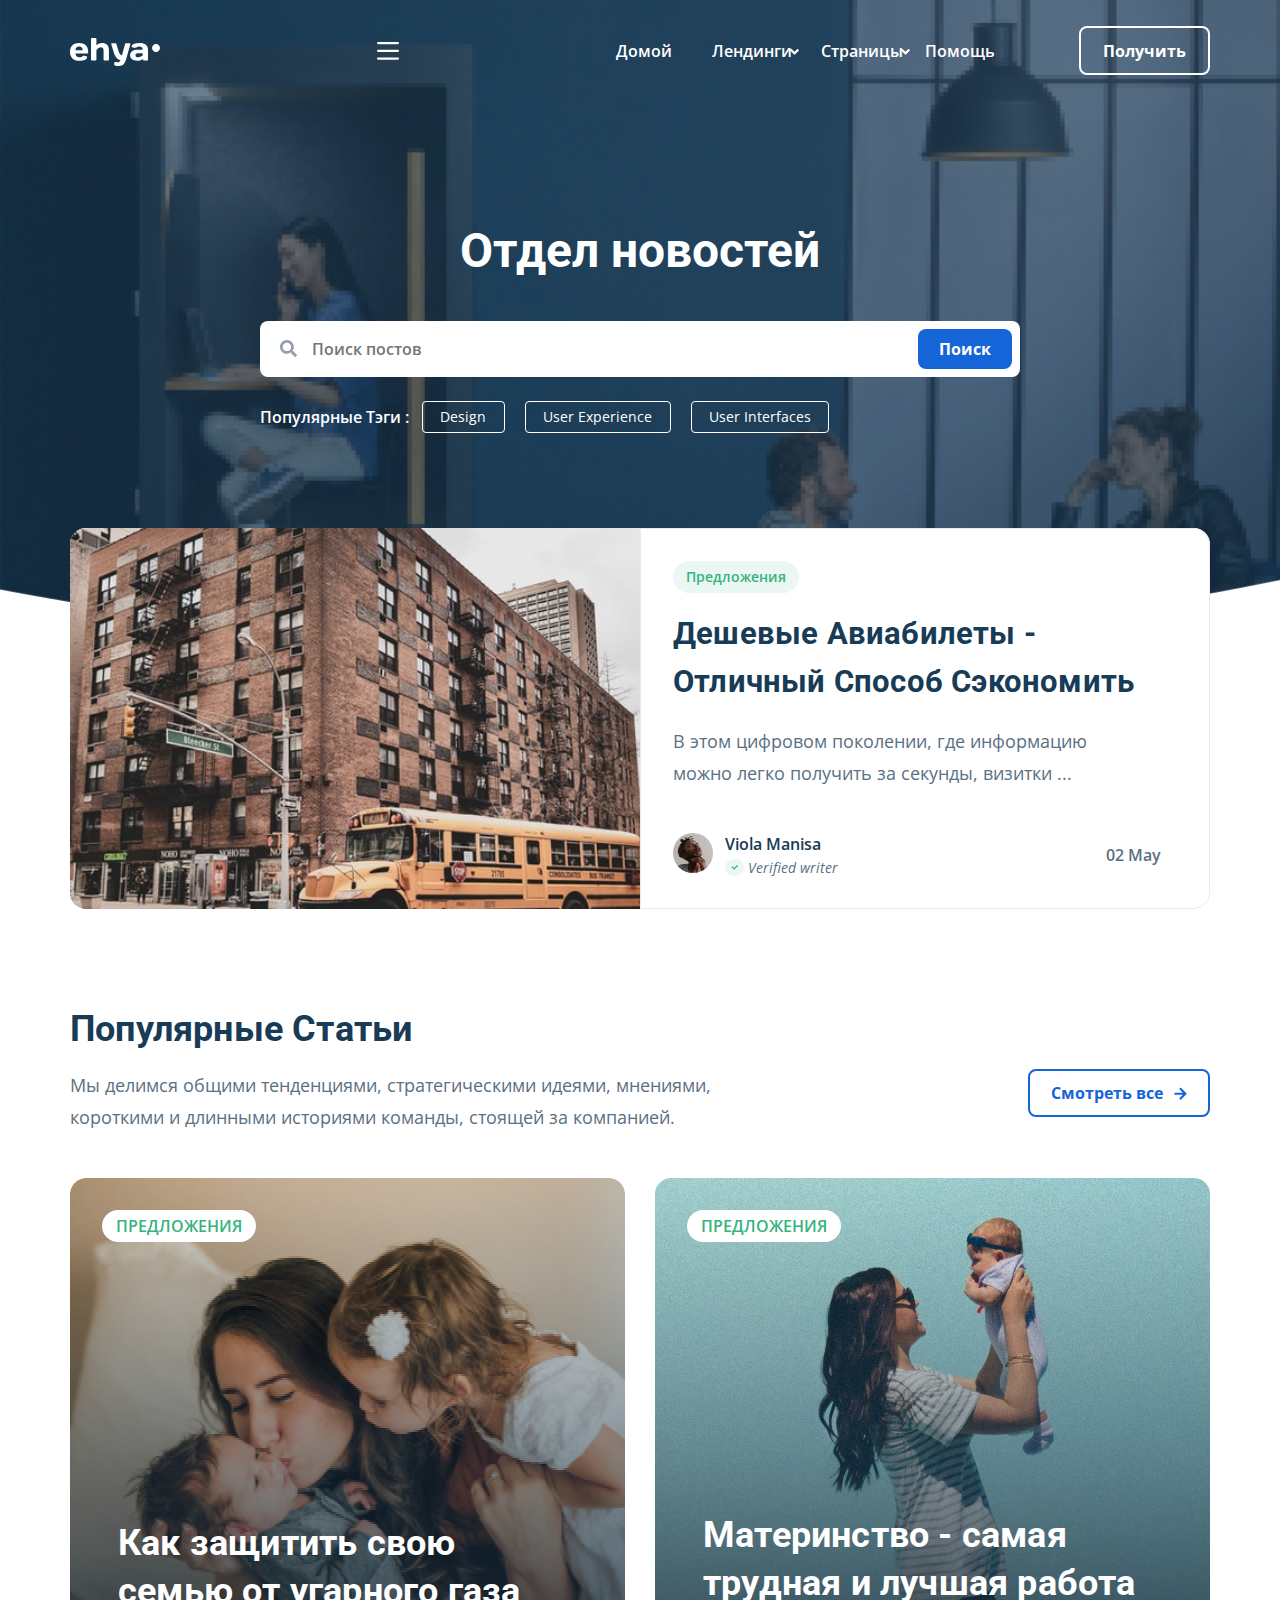
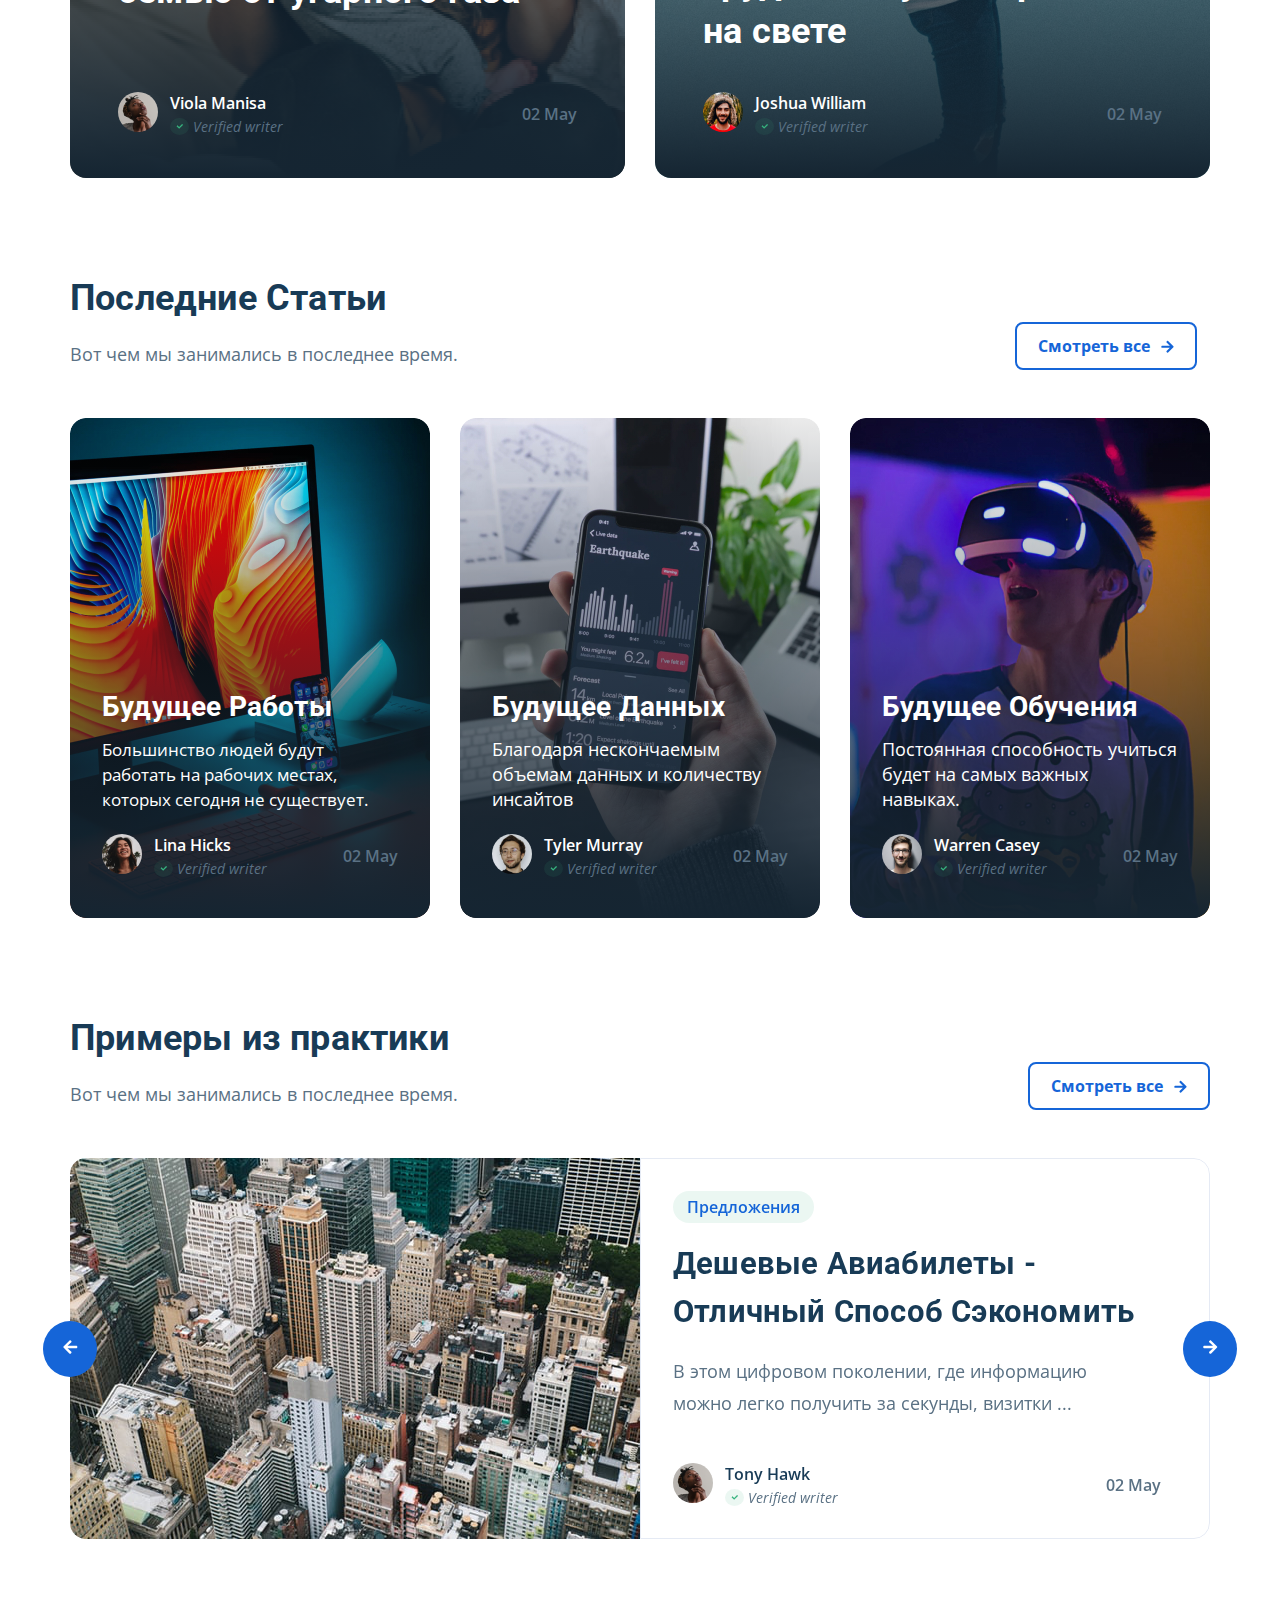
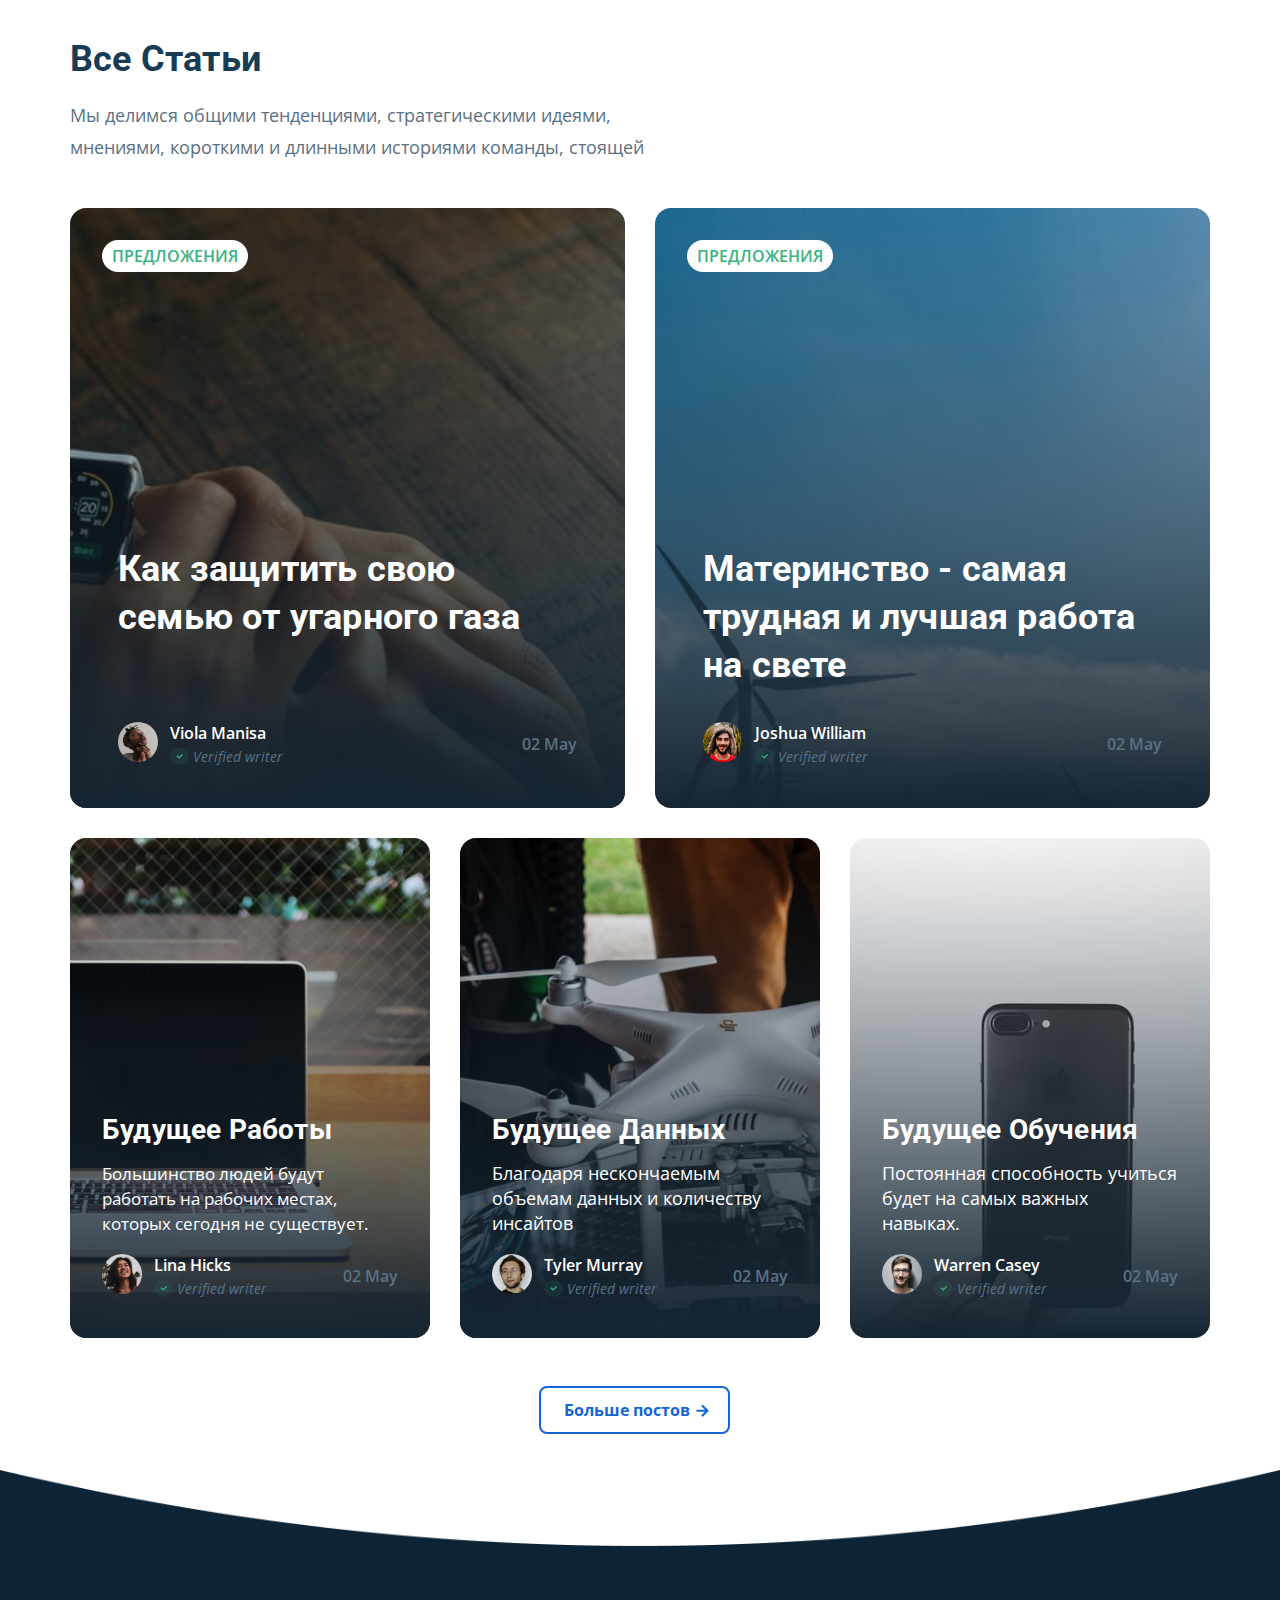
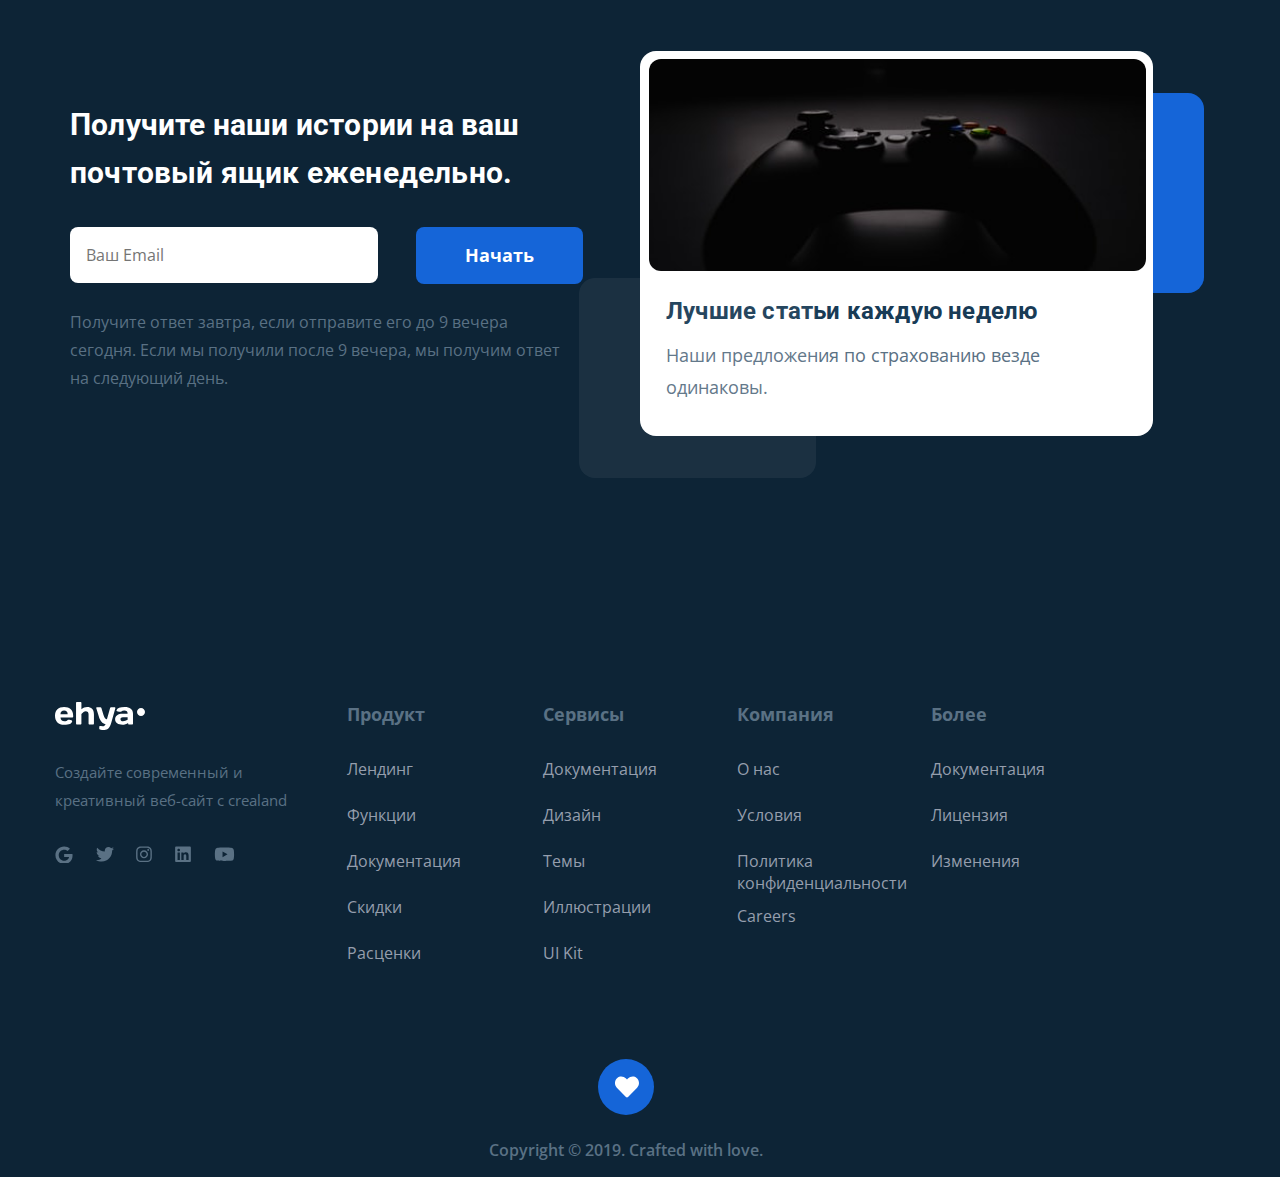
==== commit 9aca9afe: "finished main page" ====
--- a/index.html
+++ b/index.html
@@ -29,20 +29,37 @@
               class="header__logo"
             />
           </a>
+          <img
+            src="src/img/header/mob-menu.svg"
+            alt="Icon: Mobile menu"
+            class="header-button"
+          />
           <nav class="navbar">
             <ul class="navbar__list">
               <li class="navbar__item">
                 <a href="#" class="navbar__link">Домой</a>
               </li>
-              <li class="navbar__item">
-                <a href="#" class="navbar__link">Лендинги</a>
-                <img src="src/img/header/angle-down.svg" alt="" />
+              <li class="navbar__item navbar__item--less">
+                <form action="#">
+                  <select class="navbar__select">
+                    <option class="navbar__option">Лендинги</option>
+                    <option class="navbar__option">Лендинги</option>
+                    <option class="navbar__option">Лендинги</option>
+                    <option disabled class="navbar__option">E-commerce</option>
+                  </select>
+                </form>
               </li>
               <li class="navbar__item">
-                <a href="#" class="navbar__link">Страницы</a>
-                <img src="src/img/header/angle-down.svg" alt="" />
+                <form action="#">
+                  <select class="navbar__select">
+                    <option class="navbar__option">Страницы</option>
+                    <option class="navbar__option">Страницы</option>
+                    <option class="navbar__option">Страницы</option>
+                    <option disabled class="navbar__option">E-commerce</option>
+                  </select>
+                </form>
               </li>
-              <li class="navbar__item">
+              <li class="navbar__item navbar__item">
                 <a href="#" class="navbar__link">Помощь</a>
               </li>
             </ul>
@@ -50,6 +67,52 @@
           </nav>
         </div>
         <!-- /.header__wrapper -->
+        <nav class="navbar navbar-mobile" id="navbar">
+          <div class="navbar__wrapper">
+            <a href="index.html" class="logo">
+              <img
+                src="src/img/header/header-logo.svg"
+                alt="Logotype: Ehya"
+                class="navbar__logo"
+              />
+            </a>
+            <img
+              src="src/img/header/mob-menu.svg"
+              alt="Icon: Mobile menu"
+              class="navbar-button"
+            />
+          </div>
+          <!-- /.navbar__wrapper -->
+          <ul class="navbar__list navbar-mobile__list">
+            <li class="navbar__item navbar-mobile__item">
+              <a href="#" class="navbar__link">Домой</a>
+            </li>
+            <li class="navbar__item navbar__item--less navbar-mobile__item">
+              <form action="#">
+                <select class="navbar__select navbar-mobile__select">
+                  <option class="navbar__option">Лендинги</option>
+                  <option class="navbar__option">Лендинги</option>
+                  <option class="navbar__option">Лендинги</option>
+                  <option disabled class="navbar__option">E-commerce</option>
+                </select>
+              </form>
+            </li>
+            <li class="navbar__item navbar-mobile__item">
+              <form action="#">
+                <select class="navbar__select navbar-mobile__select">
+                  <option class="navbar__option">Страницы</option>
+                  <option class="navbar__option">Страницы</option>
+                  <option class="navbar__option">Страницы</option>
+                  <option disabled class="navbar__option">E-commerce</option>
+                </select>
+              </form>
+            </li>
+            <li class="navbar__item navbar__item navbar-mobile__item">
+              <a href="#" class="navbar__link">Помощь</a>
+            </li>
+          </ul>
+          <button class="navbar__button navbar-mobile__btn">Получить</button>
+        </nav>
         <div class="search">
           <h1 class="search__title">Отдел новостей</h1>
           <div class="search__wrapper">
@@ -157,77 +220,81 @@
         </div>
         <!-- /.popular__about -->
         <div class="popular__wrapper">
-          <div class="popular-article">
-            <span class="popular-article__offer">Предложения</span>
-            <h3 class="popular-article__title">
-              Как защитить свою семью от угарного газа
-            </h3>
-            <div class="author">
-              <div class="author__profile">
-                <div class="author__image">
-                  <img
-                    src="src/img/offers/author.png"
-                    alt="Avatar: Author"
-                    class="author__avatar"
-                  />
-                </div>
-                <!-- /.author__image -->
-                <div class="author__info">
-                  <span class="author__name author__name--popular"
-                    >Viola Manisa</span
-                  >
-                  <div class="verify">
+          <a href="details.html" target="_blank">
+            <div class="popular-article">
+              <span class="popular-article__offer">Предложения</span>
+              <h3 class="popular-article__title">
+                Как защитить свою семью от угарного газа
+              </h3>
+              <div class="author">
+                <div class="author__profile">
+                  <div class="author__image">
                     <img
-                      src="src/img/offers/verify.svg"
-                      alt="Icon: Verify"
-                      class="verify__img"
+                      src="src/img/offers/author.png"
+                      alt="Avatar: Author"
+                      class="author__avatar"
                     />
-                    <span class="verify__text">Verified writer</span>
-                  </div>
-                  <!-- /.author__verify -->
-                </div>
-              </div>
-              <!-- /.author__profile -->
-              <span class="author__date">02 May</span>
-            </div>
-            <!-- /.author -->
-          </div>
+                  </div>
+                  <!-- /.author__image -->
+                  <div class="author__info">
+                    <span class="author__name author__name--popular"
+                      >Viola Manisa</span
+                    >
+                    <div class="verify">
+                      <img
+                        src="src/img/offers/verify.svg"
+                        alt="Icon: Verify"
+                        class="verify__img"
+                      />
+                      <span class="verify__text">Verified writer</span>
+                    </div>
+                    <!-- /.author__verify -->
+                  </div>
+                </div>
+                <!-- /.author__profile -->
+                <span class="author__date">02 May</span>
+              </div>
+              <!-- /.author -->
+            </div>
+          </a>
           <!-- /.popular__article -->
-          <div class="popular-article popular-article--second">
-            <span class="popular-article__offer">Предложения</span>
-            <h3 class="popular-article__title">
-              Материнство - самая трудная и лучшая работа на свете
-            </h3>
-            <div class="author">
-              <div class="author__profile">
-                <div class="author__image">
-                  <img
-                    src="src/img/popular/avatar.png"
-                    alt="Avatar: Author"
-                    class="author__avatar"
-                  />
-                </div>
-                <!-- /.author__image -->
-                <div class="author__info">
-                  <span class="author__name author__name--popular"
-                    >Joshua William</span
-                  >
-                  <div class="verify">
+          <a href="details.html" target="_blank">
+            <div class="popular-article popular-article--second">
+              <span class="popular-article__offer">Предложения</span>
+              <h3 class="popular-article__title">
+                Материнство - самая трудная и лучшая работа на свете
+              </h3>
+              <div class="author">
+                <div class="author__profile">
+                  <div class="author__image">
                     <img
-                      src="src/img/offers/verify.svg"
-                      alt="Icon: Verify"
-                      class="verify__img"
+                      src="src/img/popular/avatar.png"
+                      alt="Avatar: Author"
+                      class="author__avatar"
                     />
-                    <span class="verify__text">Verified writer</span>
-                  </div>
-                  <!-- /.author__verify -->
-                </div>
-              </div>
-              <!-- /.author__profile -->
-              <span class="author__date">02 May</span>
-            </div>
-            <!-- /.author -->
-          </div>
+                  </div>
+                  <!-- /.author__image -->
+                  <div class="author__info">
+                    <span class="author__name author__name--popular"
+                      >Joshua William</span
+                    >
+                    <div class="verify">
+                      <img
+                        src="src/img/offers/verify.svg"
+                        alt="Icon: Verify"
+                        class="verify__img"
+                      />
+                      <span class="verify__text">Verified writer</span>
+                    </div>
+                    <!-- /.author__verify -->
+                  </div>
+                </div>
+                <!-- /.author__profile -->
+                <span class="author__date">02 May</span>
+              </div>
+              <!-- /.author -->
+            </div>
+          </a>
           <!-- /.popular__article -->
           <button class="button popular__button popular__button--media">
             Смотреть все
@@ -261,123 +328,129 @@
         </div>
         <!-- /.about -->
         <div class="recent__wrapper">
-          <div class="recent__article">
-            <h3 class="recent__title">Будущее Работы</h3>
-            <p class="recent__text">
-              Большинство людей будут работать на рабочих местах, которых
-              сегодня не существует.
-            </p>
-            <div class="author recent__author">
-              <div class="author__profile">
-                <div class="author__image">
-                  <img
-                    src="src/img/recent/avatar-1.png"
-                    alt="Avatar: Author"
-                    class="author__avatar"
-                  />
-                </div>
-                <!-- /.author__image -->
-                <div class="author__info">
-                  <span class="author__name author__name--recent"
-                    >Lina Hicks</span
-                  >
-                  <div class="verify">
+          <a href="details.html" target="_blank">
+            <div class="recent__article">
+              <h3 class="recent__title">Будущее Работы</h3>
+              <p class="recent__text">
+                Большинство людей будут работать на рабочих местах, которых
+                сегодня не существует.
+              </p>
+              <div class="author recent__author">
+                <div class="author__profile">
+                  <div class="author__image">
                     <img
-                      src="src/img/offers/verify.svg"
-                      alt="Icon: Verify"
-                      class="verify__img"
+                      src="src/img/recent/avatar-1.png"
+                      alt="Avatar: Author"
+                      class="author__avatar"
                     />
-                    <span class="verify__text verify__text--recent"
-                      >Verified writer</span
+                  </div>
+                  <!-- /.author__image -->
+                  <div class="author__info">
+                    <span class="author__name author__name--recent"
+                      >Lina Hicks</span
                     >
-                  </div>
-                  <!-- /.author__verify -->
-                </div>
-              </div>
-              <!-- /.author__profile -->
-              <span class="author__date author__date--recent">02 May</span>
-            </div>
-            <!-- /.author -->
-          </div>
-          <!-- /.recent__article -->
-          <div class="recent__article recent__article--second">
-            <h3 class="recent__title">Будущее Данных</h3>
-            <p class="recent__text recent__text--big">
-              Благодаря нескончаемым объемам данных и количеству инсайтов
-            </p>
-            <div class="author recent__author">
-              <div class="author__profile">
-                <div class="author__image">
-                  <img
-                    src="src/img/recent/avatar-2.png"
-                    alt="Avatar: Author"
-                    class="author__avatar"
-                  />
-                </div>
-                <!-- /.author__image -->
-                <div class="author__info">
-                  <span class="author__name author__name--recent"
-                    >Tyler Murray</span
-                  >
-                  <div class="verify">
+                    <div class="verify">
+                      <img
+                        src="src/img/offers/verify.svg"
+                        alt="Icon: Verify"
+                        class="verify__img"
+                      />
+                      <span class="verify__text verify__text--recent"
+                        >Verified writer</span
+                      >
+                    </div>
+                    <!-- /.author__verify -->
+                  </div>
+                </div>
+                <!-- /.author__profile -->
+                <span class="author__date author__date--recent">02 May</span>
+              </div>
+              <!-- /.author -->
+            </div>
+            <!-- /.recent__article -->
+          </a>
+          <a href="details.html" target="_blank">
+            <div class="recent__article recent__article--second">
+              <h3 class="recent__title">Будущее Данных</h3>
+              <p class="recent__text recent__text--big">
+                Благодаря нескончаемым объемам данных и количеству инсайтов
+              </p>
+              <div class="author recent__author">
+                <div class="author__profile">
+                  <div class="author__image">
                     <img
-                      src="src/img/offers/verify.svg"
-                      alt="Icon: Verify"
-                      class="verify__img"
+                      src="src/img/recent/avatar-2.png"
+                      alt="Avatar: Author"
+                      class="author__avatar"
                     />
-                    <span class="verify__text verify__text--recent"
-                      >Verified writer</span
+                  </div>
+                  <!-- /.author__image -->
+                  <div class="author__info">
+                    <span class="author__name author__name--recent"
+                      >Tyler Murray</span
                     >
-                  </div>
-                  <!-- /.author__verify -->
-                </div>
-              </div>
-              <!-- /.author__profile -->
-              <span class="author__date author__date--recent">02 May</span>
-            </div>
-            <!-- /.author -->
-          </div>
-          <!-- /.recent__article -->
-          <div class="recent__article recent__article--third">
-            <h3 class="recent__title">Будущее Обучения</h3>
-            <p class="recent__text recent__text--big">
-              Постоянная способность учиться будет на самых важных
-              <br class="recent__br" />
-              навыках.
-            </p>
-            <div class="author recent__author">
-              <div class="author__profile">
-                <div class="author__image">
-                  <img
-                    src="src/img/recent/avatar-3.png"
-                    alt="Avatar: Author"
-                    class="author__avatar"
-                  />
-                </div>
-                <!-- /.author__image -->
-                <div class="author__info">
-                  <span class="author__name author__name--recent"
-                    >Warren Casey</span
-                  >
-                  <div class="verify">
+                    <div class="verify">
+                      <img
+                        src="src/img/offers/verify.svg"
+                        alt="Icon: Verify"
+                        class="verify__img"
+                      />
+                      <span class="verify__text verify__text--recent"
+                        >Verified writer</span
+                      >
+                    </div>
+                    <!-- /.author__verify -->
+                  </div>
+                </div>
+                <!-- /.author__profile -->
+                <span class="author__date author__date--recent">02 May</span>
+              </div>
+              <!-- /.author -->
+            </div>
+            <!-- /.recent__article -->
+          </a>
+          <a href="details.html" target="_blank">
+            <div class="recent__article recent__article--third">
+              <h3 class="recent__title">Будущее Обучения</h3>
+              <p class="recent__text recent__text--big">
+                Постоянная способность учиться будет на самых важных
+                <br class="recent__br" />
+                навыках.
+              </p>
+              <div class="author recent__author">
+                <div class="author__profile">
+                  <div class="author__image">
                     <img
-                      src="src/img/offers/verify.svg"
-                      alt="Icon: Verify"
-                      class="verify__img"
+                      src="src/img/recent/avatar-3.png"
+                      alt="Avatar: Author"
+                      class="author__avatar"
                     />
-                    <span class="verify__text verify__text--recent"
-                      >Verified writer</span
+                  </div>
+                  <!-- /.author__image -->
+                  <div class="author__info">
+                    <span class="author__name author__name--recent"
+                      >Warren Casey</span
                     >
-                  </div>
-                  <!-- /.author__verify -->
-                </div>
-              </div>
-              <!-- /.author__profile -->
-              <span class="author__date author__date--recent">02 May</span>
-            </div>
-            <!-- /.author -->
-          </div>
-          <!-- /.recent__article -->
+                    <div class="verify">
+                      <img
+                        src="src/img/offers/verify.svg"
+                        alt="Icon: Verify"
+                        class="verify__img"
+                      />
+                      <span class="verify__text verify__text--recent"
+                        >Verified writer</span
+                      >
+                    </div>
+                    <!-- /.author__verify -->
+                  </div>
+                </div>
+                <!-- /.author__profile -->
+                <span class="author__date author__date--recent">02 May</span>
+              </div>
+              <!-- /.author -->
+            </div>
+            <!-- /.recent__article -->
+          </a>
           <button class="button recent__button recent__button--media">
             Смотреть все
             <img
@@ -943,48 +1016,48 @@
           </div>
           <!-- /.footer-grid__about -->
           <div class="footer-grid__product">
-            <h4 class="footer-grid__title">Продукт</h4>
+            <h4 class="footer-grid__title"><a href="#">Продукт</a></h4>
             <ul class="footer-grid__ul">
-              <li class="footer-grid__item">Лендинг</li>
-              <li class="footer-grid__item">Функции</li>
-              <li class="footer-grid__item">Документация</li>
-              <li class="footer-grid__item">Скидки</li>
-              <li class="footer-grid__item">Расценки</li>
+              <li class="footer-grid__item"><a href="#">Лендинг</a></li>
+              <li class="footer-grid__item"><a href="#">Функции</a></li>
+              <li class="footer-grid__item"><a href="#">Документация</a></li>
+              <li class="footer-grid__item"><a href="#">Скидки</a></li>
+              <li class="footer-grid__item"><a href="#">Расценки</a></li>
             </ul>
           </div>
           <!-- /.footer-grid__product -->
           <div class="footer-grid__service">
-            <h4 class="footer-grid__title">Сервисы</h4>
+            <h4 class="footer-grid__title"><a href="#">Сервисы</a></h4>
             <ul class="footer-grid__ul">
-              <li class="footer-grid__item">Документация</li>
-              <li class="footer-grid__item">Дизайн</li>
-              <li class="footer-grid__item">Темы</li>
-              <li class="footer-grid__item">Иллюстрации</li>
-              <li class="footer-grid__item">UI Kit</li>
+              <li class="footer-grid__item"><a href="#">Документация</a></li>
+              <li class="footer-grid__item"><a href="#">Дизайн</a></li>
+              <li class="footer-grid__item"><a href="#">Темы</a></li>
+              <li class="footer-grid__item"><a href="#">Иллюстрации</a></li>
+              <li class="footer-grid__item"><a href="#">UI Kit</a></li>
             </ul>
           </div>
           <!-- /.footer-grid__service -->
           <div class="footer-grid__company">
-            <h4 class="footer-grid__title">Компания</h4>
+            <h4 class="footer-grid__title"><a href="#">Компания</a></h4>
             <ul class="footer-grid__ul">
-              <li class="footer-grid__item">О нас</li>
-              <li class="footer-grid__item">Условия</li>
+              <li class="footer-grid__item"><a href="#">О нас</a></li>
+              <li class="footer-grid__item"><a href="#">Условия</a></li>
               <li
                 class="footer-grid__item footer-grid__item--less"
                 id="grid-item"
               >
-                Политика конфиденциальности
+                <a href="#">Политика конфиденциальности</a>
               </li>
-              <li class="footer-grid__item">Careers</li>
+              <li class="footer-grid__item"><a href="#">Careers</a></li>
             </ul>
           </div>
           <!-- /.footer-grid__company -->
           <div class="footer-grid__more">
             <h4 class="footer-grid__title" id="grid-title">Более</h4>
             <ul class="footer-grid__ul">
-              <li class="footer-grid__item">Документация</li>
-              <li class="footer-grid__item">Лицензия</li>
-              <li class="footer-grid__item">Изменения</li>
+              <li class="footer-grid__item"><a href="#">Документация</a></li>
+              <li class="footer-grid__item"><a href="#">Лицензия</a></li>
+              <li class="footer-grid__item"><a href="#">Изменения</a></li>
             </ul>
           </div>
           <!-- /.footer-grid__more -->
@@ -1007,6 +1080,24 @@
       </div>
       <!-- /.container -->
     </footer>
+    <div class="modal">
+      <div class="modal__overlay"></div>
+      <!-- /.modal__overlay -->
+      <div class="modal__wrapper">
+        <img
+          src="src/img/close-modal.svg"
+          alt="Icon: Close-Modal"
+          class="modal__close"
+        />
+        <h3 class="modal__title">Подписаться на рассылку</h3>
+        <p class="modal__text">Напишите свои данные для получения рассылки!</p>
+        <form action="send.php" class="modal__form">
+          <input type="email" class="modal__input" placeholder="E-mail*" />
+          <input type="text" class="modal__input" placeholder="ФИО*" />
+          <button class="modal__button">Отправить</button>
+        </form>
+      </div>
+    </div>
     <script src="src/js/jquery-3.6.0.min.js"></script>
     <script src="src/js/swiper-bundle.min.js"></script>
     <script src="src/js/main.js"></script>
--- a/src/css/style.css
+++ b/src/css/style.css
@@ -352,6 +352,15 @@
   margin: auto;
 }
 
+a {
+  color: inherit;
+  text-decoration: none;
+}
+
+button {
+  outline: none;
+}
+
 .header {
   overflow: hidden;
 }
@@ -376,6 +385,10 @@
   margin-bottom: 120px;
 }
 
+.header__button {
+  display: none;
+}
+
 .logo {
   padding-top: 7px;
 }
@@ -384,6 +397,25 @@
   display: flex;
   justify-content: space-between;
   width: 594px;
+}
+
+.navbar-mobile {
+  display: none;
+  position: fixed;
+  top: 0;
+  left: 0;
+  bottom: 0;
+  right: 0;
+  background: #1A3245;
+  width: 100%;
+  height: 100%;
+  z-index: 200;
+  padding-top: 55px;
+}
+
+.navbar-mobile__list {
+  flex-direction: column;
+  align-items: center;
 }
 
 .navbar__list {
@@ -403,10 +435,22 @@
   line-height: 22px;
 }
 
+.navbar__item--less {
+  margin-left: 15px;
+}
+
+.navbar__angle {
+  margin-bottom: 2px;
+}
+
 .navbar__link {
   text-decoration: none;
   color: #FFFFFF;
   padding-right: 2px;
+}
+
+.navbar__link--left {
+  margin-left: 15px;
 }
 
 .navbar__button {
@@ -421,6 +465,28 @@
   font-weight: bold;
   font-size: 16px;
   line-height: 22px;
+}
+
+.navbar__select {
+  position: relative;
+  border: none;
+  background: none;
+  background-image: url(../img/header/angle-down.svg);
+  background-repeat: no-repeat;
+  background-position: right 58%;
+  outline: none;
+  overflow: hidden;
+  color: #FFFFFF;
+  font-weight: 600;
+  font-size: 16px;
+  line-height: 22px;
+  text-align: center;
+  appearance: none;
+  border-radius: 8px;
+}
+
+.navbar__option {
+  color: #5A7184;
 }
 
 .search {
@@ -998,6 +1064,7 @@
   grid-template: 600px 500px/repeat(6, 1fr);
   grid-template-areas: "first first first second second second" "third third fourth fourth fifth fifth";
   margin-bottom: 48px;
+  position: relative;
 }
 
 .all-articles-main {
@@ -1009,7 +1076,7 @@
   display: flex;
   flex-direction: column;
   justify-content: space-between;
-  z-index: -2;
+  z-index: 0;
 }
 
 .all-articles-main::before {
@@ -1069,7 +1136,7 @@
   border-radius: 16px;
   background-repeat: no-repeat;
   background-size: cover;
-  z-index: -2;
+  z-index: 0;
 }
 
 .all-articles-secondary::before {
@@ -1158,7 +1225,6 @@
   z-index: -5;
   min-height: 1307px;
   max-height: 1307px;
-  object-fit: cover;
 }
 
 .footer__wrapper {
@@ -1408,6 +1474,100 @@
   color: #5A7184;
 }
 
+.modal__overlay {
+  position: fixed;
+  top: 0;
+  left: 0;
+  bottom: 0;
+  right: 0;
+  z-index: 102;
+  visibility: hidden;
+  background-color: rgba(9, 31, 44, 0.39);
+  opacity: 0;
+  transition: opacity 0.2s;
+}
+
+.modal__overlay--visible {
+  visibility: visible;
+  opacity: 1;
+}
+
+.modal__wrapper {
+  position: fixed;
+  top: 50%;
+  left: 50%;
+  transform: translate(-50%, -50%);
+  max-width: 540px;
+  scrollbar-display: none;
+  padding: 51px 40px 80px 40px;
+  background-color: #1A3245;
+  border-radius: 16px;
+  z-index: 103;
+  visibility: hidden;
+  overflow: auto;
+}
+
+.modal__wrapper--visible {
+  visibility: visible;
+  height: 90%;
+  max-height: 500px;
+  overflow: auto;
+  scrollbar-display: none;
+}
+
+.modal__title {
+  font-family: Roboto;
+  font-style: normal;
+  font-weight: bold;
+  font-size: 30px;
+  line-height: 60px;
+  letter-spacing: 0.2px;
+  margin: 0;
+}
+
+.modal__text {
+  font-size: 18px;
+  line-height: 32px;
+  color: #5A7184;
+  margin: 0;
+  margin-bottom: 41px;
+}
+
+.modal__input {
+  border-radius: 8px;
+  width: 100%;
+  height: 46px;
+  border: none;
+  outline: none;
+  margin-bottom: 30px;
+  font-weight: 600;
+  font-size: 16px;
+  line-height: 22px;
+  color: #959EAD;
+  padding-left: 20px;
+}
+
+.modal__button {
+  width: 100%;
+  height: 58px;
+  border-radius: 8px;
+  background-color: #1565D8;
+  border: none;
+  overflow: hidden;
+  outline: none;
+  color: #FFFFFF;
+  font-weight: 600;
+  font-size: 20px;
+  line-height: 27px;
+}
+
+.modal__close {
+  position: absolute;
+  top: 30px;
+  right: 30px;
+  cursor: pointer;
+}
+
 @media (max-width: 1400px) {
   .footer__wrapper {
     justify-content: flex-start;
@@ -1496,12 +1656,30 @@
     cursor: pointer;
   }
   a:hover {
-    opacity: 0.7;
+    opacity: 0.9;
   }
   button {
     cursor: pointer;
   }
   button:hover {
+    opacity: 0.7;
+  }
+  li:hover {
+    opacity: 0.5;
+  }
+  .all-articles-main {
+    cursor: pointer;
+  }
+  .all-articles-main:hover {
+    opacity: 0.9;
+  }
+  .all-articles-secondary {
+    cursor: pointer;
+  }
+  .all-articles-secondary:hover {
+    opacity: 0.9;
+  }
+  .modal__close:hover {
     opacity: 0.7;
   }
 }
@@ -1626,6 +1804,9 @@
   .all-articles-secondary__text {
     font-size: 16px;
     line-height: 22px;
+  }
+  .about__info {
+    width: 73%;
   }
   .footer__bg {
     min-height: 1450px;
@@ -1701,17 +1882,61 @@
   .footer-copyright {
     padding-right: 0;
   }
+  .modal__wrapper {
+    width: 540px;
+  }
 }
 
 @media (max-width: 768px) {
   .header__bg {
     height: 396px;
   }
+  .header-button {
+    display: flex;
+    padding-right: 9px;
+    padding-top: 3px;
+    cursor: pointer;
+  }
   .container {
     width: 540px;
   }
   .navbar {
     display: none;
+  }
+  .navbar__wrapper {
+    display: flex;
+    justify-content: space-between;
+    width: 100%;
+  }
+  .navbar-mobile {
+    display: none;
+  }
+  .navbar-mobile--visible {
+    display: flex;
+    flex-direction: column;
+    justify-content: space-between;
+    align-items: center;
+    padding: 50px 70px 100px 70px;
+    overflow: auto;
+    width: 100vw;
+  }
+  .navbar-mobile__item {
+    margin-left: 0;
+    margin-bottom: 30px;
+    font-size: 24px;
+    line-height: 36px;
+  }
+  .navbar-mobile__list {
+    width: 100%;
+  }
+  .navbar-mobile__select {
+    font-size: 24px;
+    line-height: 36px;
+  }
+  .navbar-mobile__btn {
+    margin: 0;
+    width: 50%;
+    min-width: 250px;
   }
   .form__input {
     height: 40px;
@@ -1720,6 +1945,9 @@
     padding: 7px 18px;
     font-size: 14px;
     line-height: 18px;
+  }
+  .search {
+    margin-top: 50px;
   }
   .search__title {
     margin-bottom: 20px;
@@ -1807,6 +2035,8 @@
   .about__text {
     padding-top: 0;
     font-size: 14px;
+    width: 70%;
+    max-width: 70%;
   }
 }
 
@@ -2168,8 +2398,9 @@
     margin-left: 8px;
   }
   .footer__bg {
-    min-height: 2000px;
-    max-height: 2000px;
+    min-height: 1200px;
+    max-height: 1200px;
+    object-fit: cover;
   }
   .footer__wrapper {
     padding-left: 8px;
@@ -2261,5 +2492,32 @@
   .footer-copyright {
     display: none;
   }
+  .modal__wrapper {
+    max-width: 90%;
+    padding: 50px 15px 30px 15px;
+    max-height: 360px;
+  }
+  .modal__title {
+    font-size: 20px;
+    line-height: 34px;
+  }
+  .modal__text {
+    font-size: 14px;
+    line-height: 26px;
+    margin-bottom: 15px;
+  }
+  .modal__input {
+    margin-bottom: 15px;
+    font-size: 14px;
+    line-height: 20px;
+  }
+  .modal__button {
+    font-size: 14px;
+    line-height: 20px;
+    height: 48px;
+  }
+  .navbar-mobile--visible {
+    padding: 30px 20px 30px 20px;
+  }
 }
 /*# sourceMappingURL=style.css.map */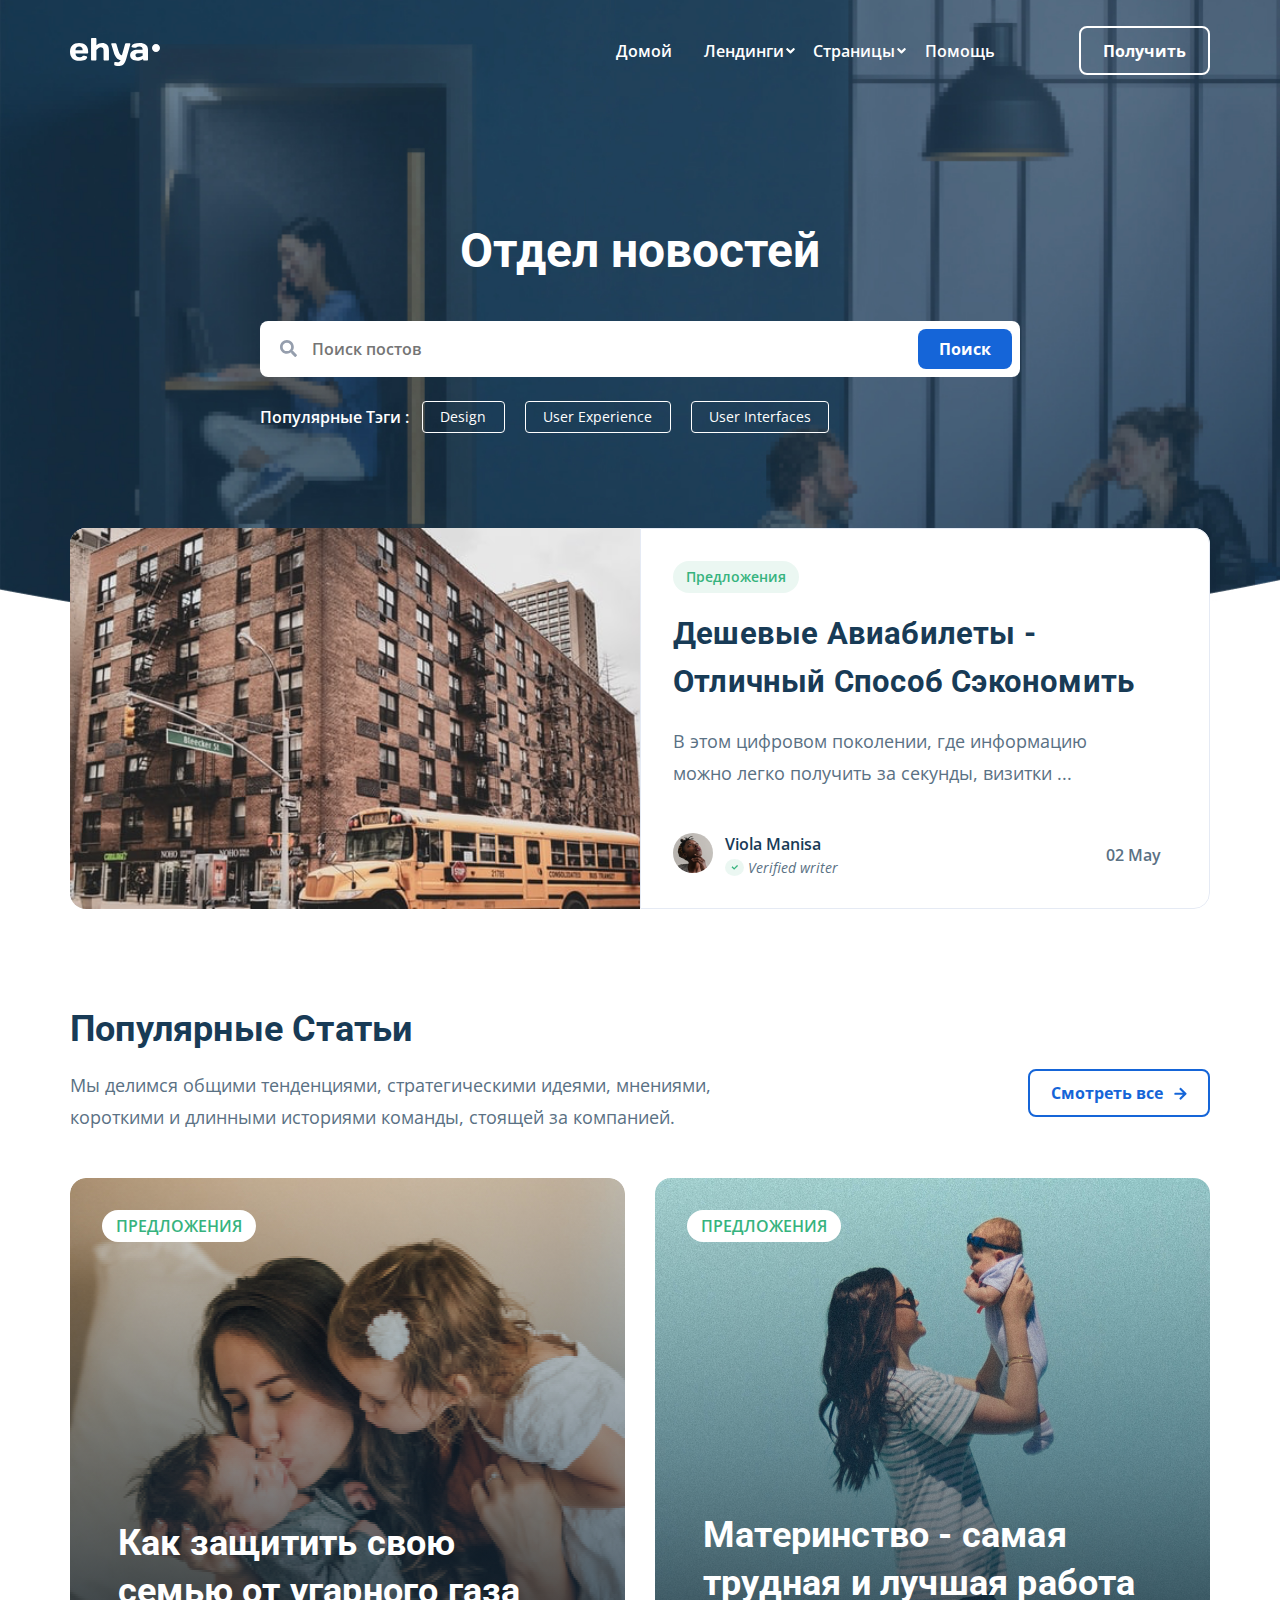
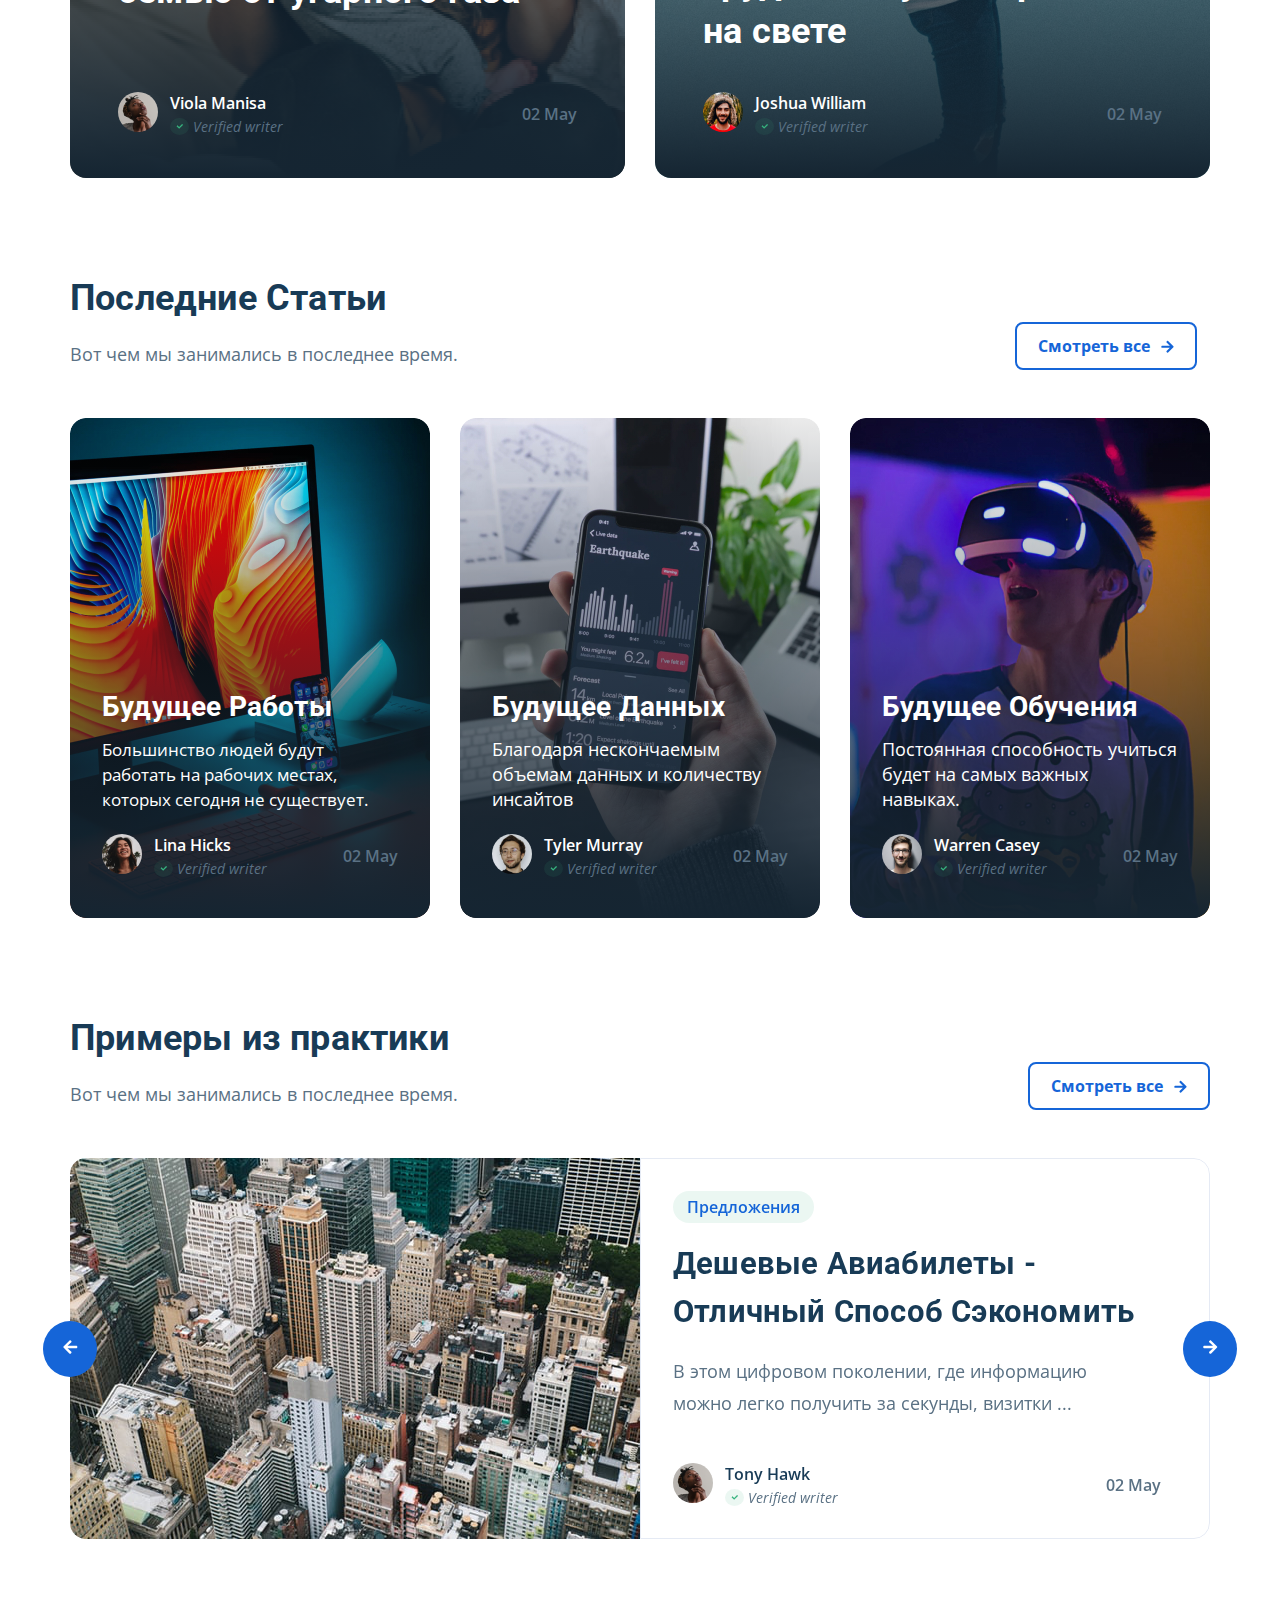
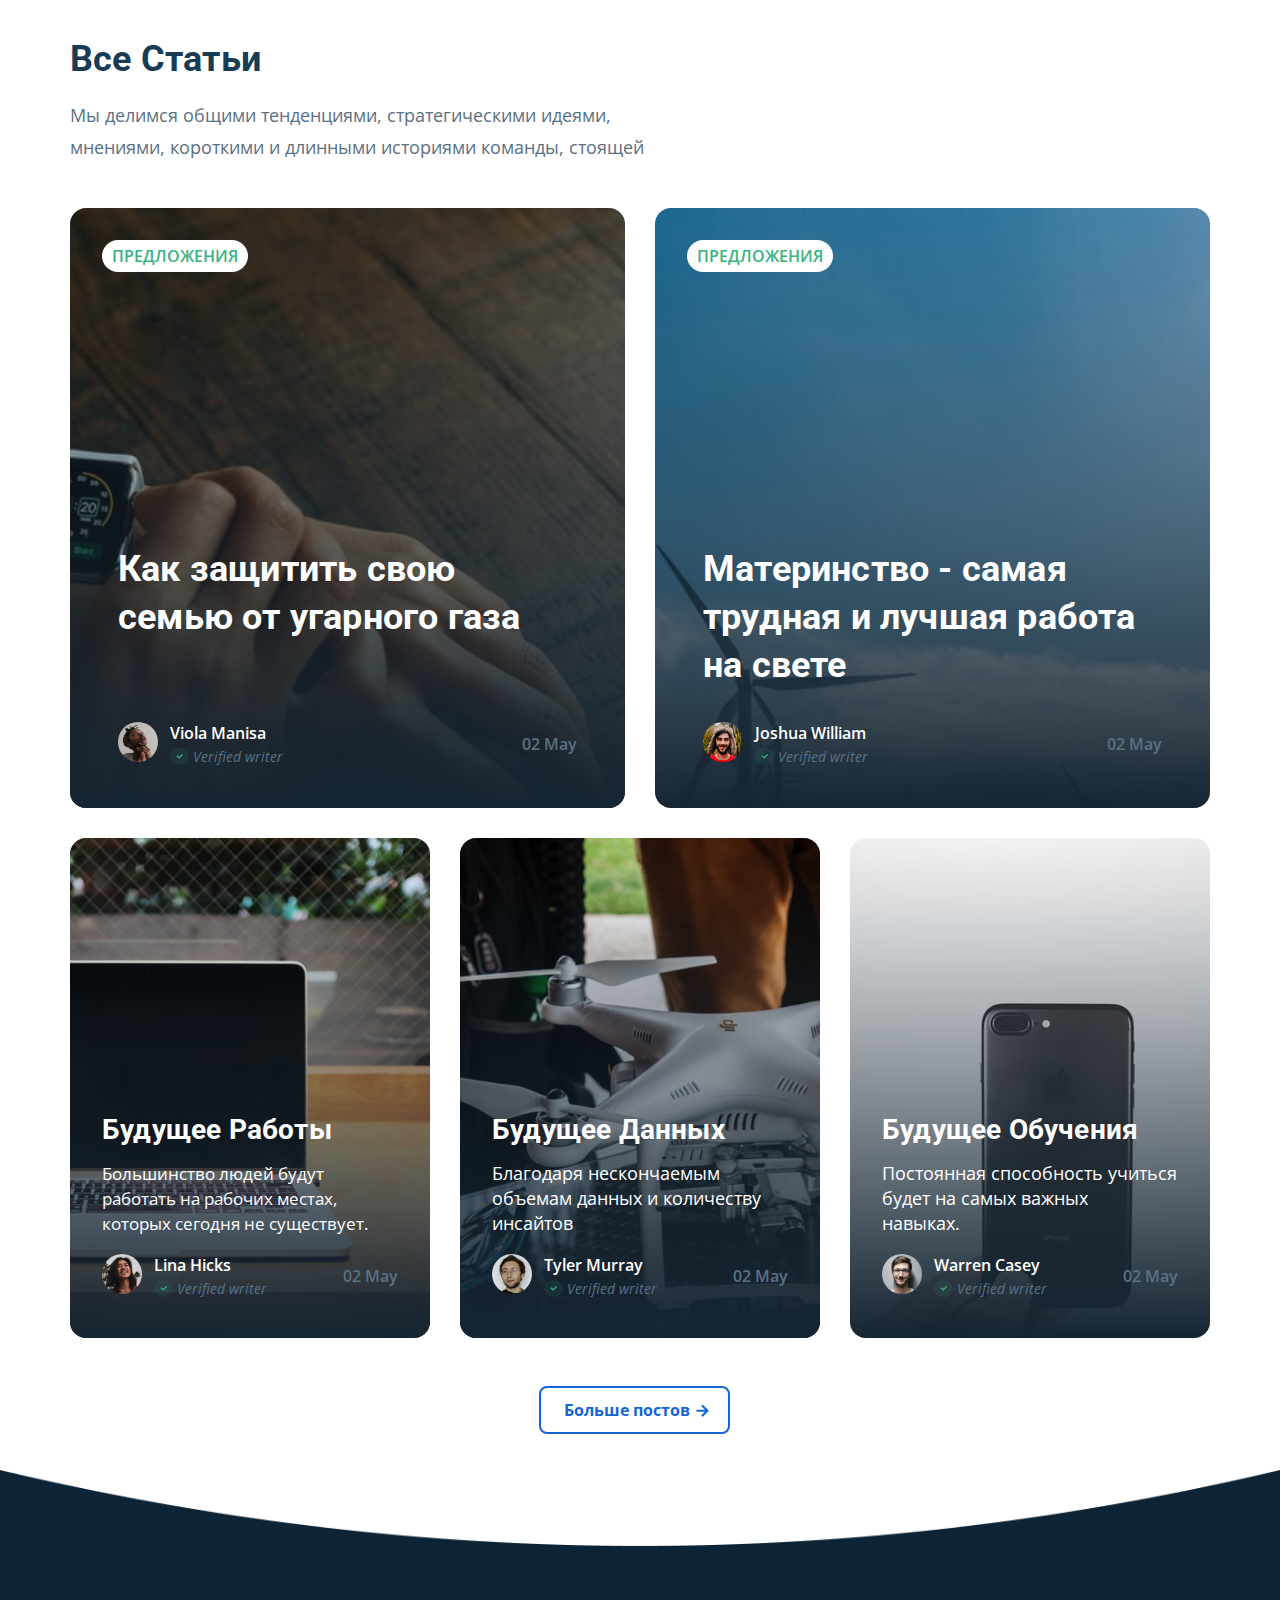
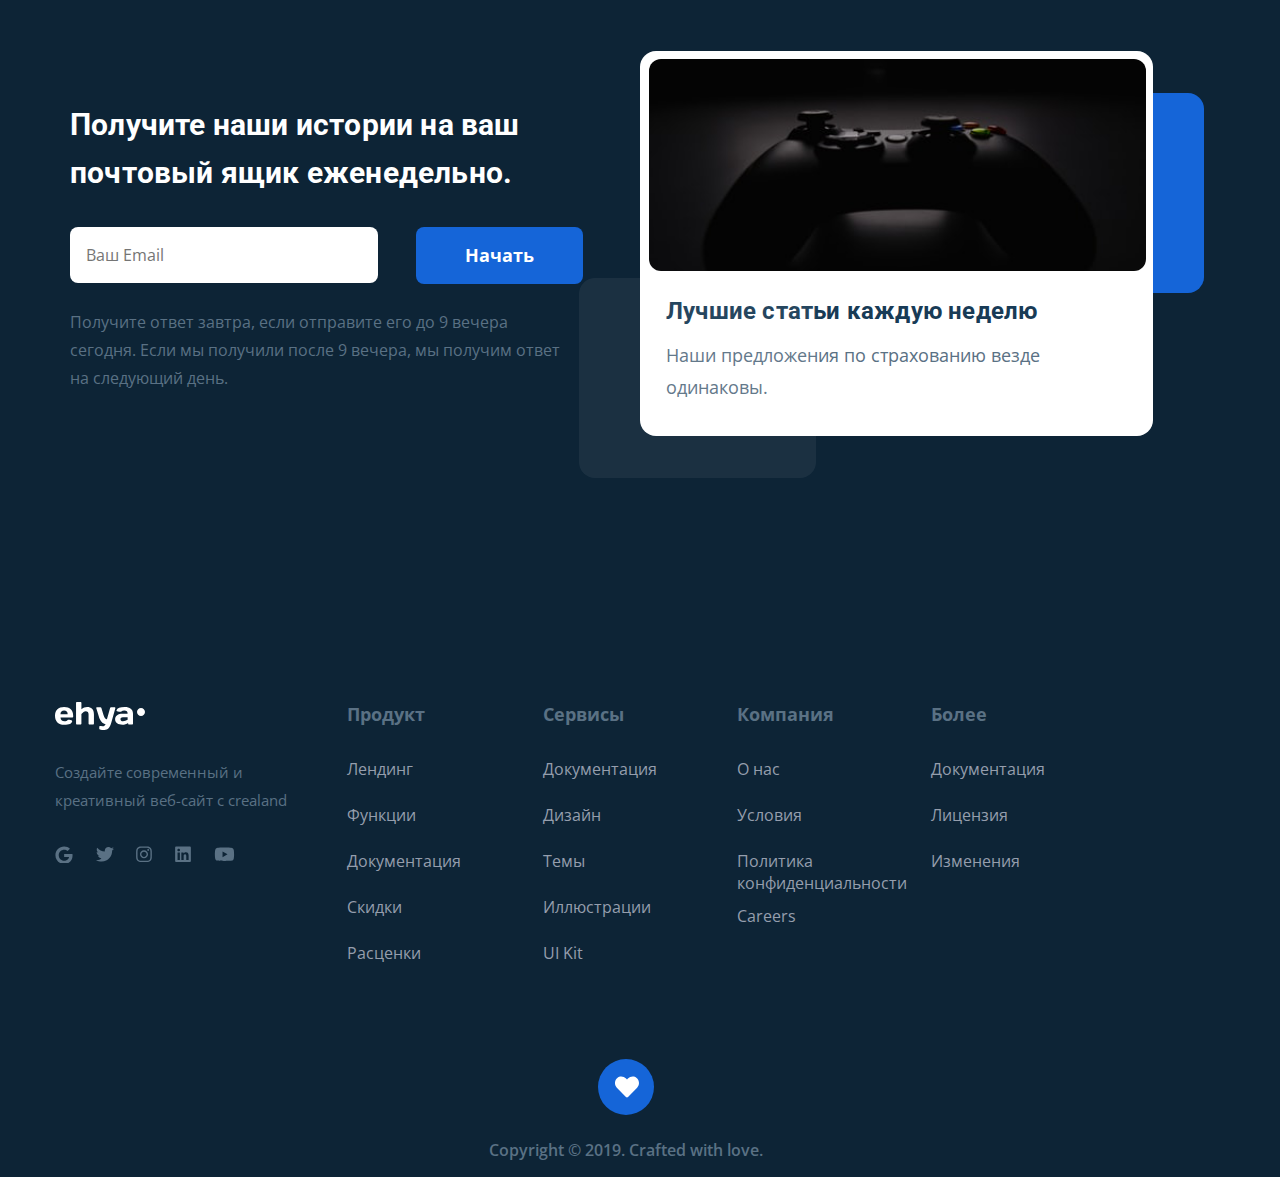
==== commit 6608a969: "fixed bugs" ====
--- a/index.html
+++ b/index.html
@@ -9,7 +9,7 @@
       rel="stylesheet"
     />
     <link rel="stylesheet" href="src/css/swiper-bundle.min.css" />
-    <link rel="stylesheet" href="src/css/style.css?v1.04" />
+    <link rel="stylesheet" href="src/css/style.css?v1.06" />
     <link rel="icon" href="src/img/favicon.ico" />
     <title>Ehya Blog</title>
   </head>
@@ -39,27 +39,25 @@
               <li class="navbar__item">
                 <a href="#" class="navbar__link">Домой</a>
               </li>
-              <li class="navbar__item navbar__item--less">
-                <form action="#">
-                  <select class="navbar__select">
-                    <option class="navbar__option">Лендинги</option>
-                    <option class="navbar__option">Лендинги</option>
-                    <option class="navbar__option">Лендинги</option>
-                    <option disabled class="navbar__option">E-commerce</option>
-                  </select>
-                </form>
+              <li class="navbar__item navbar__item--menu">
+                <a href="#" class="navbar__link navbar__link--left">Лендинги</a>
+                <img src="src/img/header/angle-down.svg" alt="" />
+                <ul class="submenu">
+                  <li><a href="">Визитки</a></li>
+                  <li><a href="">Промо сайт</a></li>
+                  <li><a href="">E-commerce</a></li>
+                </ul>
+              </li>
+              <li class="navbar__item navbar__item--second">
+                <a href="#" class="navbar__link">Страницы</a>
+                <img src="src/img/header/angle-down.svg" alt="" />
+                <ul class="submenu-second">
+                  <li><a href="">Lorem</a></li>
+                  <li><a href="">Ipsum</a></li>
+                  <li><a href="">Dolor</a></li>
+                </ul>
               </li>
               <li class="navbar__item">
-                <form action="#">
-                  <select class="navbar__select">
-                    <option class="navbar__option">Страницы</option>
-                    <option class="navbar__option">Страницы</option>
-                    <option class="navbar__option">Страницы</option>
-                    <option disabled class="navbar__option">E-commerce</option>
-                  </select>
-                </form>
-              </li>
-              <li class="navbar__item navbar__item">
                 <a href="#" class="navbar__link">Помощь</a>
               </li>
             </ul>
@@ -83,35 +81,37 @@
             />
           </div>
           <!-- /.navbar__wrapper -->
-          <ul class="navbar__list navbar-mobile__list">
+          <ul class="navbar-mobile__list">
             <li class="navbar__item navbar-mobile__item">
               <a href="#" class="navbar__link">Домой</a>
             </li>
-            <li class="navbar__item navbar__item--less navbar-mobile__item">
-              <form action="#">
-                <select class="navbar__select navbar-mobile__select">
-                  <option class="navbar__option">Лендинги</option>
-                  <option class="navbar__option">Лендинги</option>
-                  <option class="navbar__option">Лендинги</option>
-                  <option disabled class="navbar__option">E-commerce</option>
-                </select>
-              </form>
+            <li class="navbar__item navbar__item--menu navbar-mobile__item">
+              <a href="#" class="navbar__link navbar__link--left">Лендинги</a>
+              <img src="src/img/header/angle-down.svg" alt="" />
+              <ul class="submenu submenu--mobile">
+                <li><a href="">Визитки</a></li>
+                <li><a href="">Промо сайт</a></li>
+                <li><a href="">E-commerce</a></li>
+              </ul>
+            </li>
+            <li class="navbar__item navbar__item--second navbar-mobile__item">
+              <a href="#" class="navbar__link">Страницы</a>
+              <img src="src/img/header/angle-down.svg" alt="" />
+              <ul class="submenu-second submenu-second--mobile">
+                <li><a href="">Lorem</a></li>
+                <li><a href="">Ipsum</a></li>
+                <li><a href="">Dolor</a></li>
+              </ul>
             </li>
             <li class="navbar__item navbar-mobile__item">
-              <form action="#">
-                <select class="navbar__select navbar-mobile__select">
-                  <option class="navbar__option">Страницы</option>
-                  <option class="navbar__option">Страницы</option>
-                  <option class="navbar__option">Страницы</option>
-                  <option disabled class="navbar__option">E-commerce</option>
-                </select>
-              </form>
-            </li>
-            <li class="navbar__item navbar__item navbar-mobile__item">
               <a href="#" class="navbar__link">Помощь</a>
             </li>
           </ul>
-          <button class="navbar__button navbar-mobile__btn">Получить</button>
+          <button
+            class="navbar__button navbar-mobile__btn navbar__button--menu"
+          >
+            Получить
+          </button>
         </nav>
         <div class="search">
           <h1 class="search__title">Отдел новостей</h1>
@@ -996,19 +996,39 @@
               Создайте современный и креативный веб-сайт с crealand
             </p>
             <div class="footer-grid__links">
-              <a href="" class="footer-grid__link">
+              <a
+                href="https://google.com"
+                target="_blank"
+                class="footer-grid__link"
+              >
                 <img src="src/img/footer/google.svg" alt="Icon: Google" />
               </a>
-              <a href="" class="footer-grid__link">
+              <a
+                href="https://twitter.com"
+                target="_blank"
+                class="footer-grid__link"
+              >
                 <img src="src/img/footer/twitter.svg" alt="Icon: Twwitter" />
               </a>
-              <a href="" class="footer-grid__link">
+              <a
+                href="https://instagram.com"
+                target="_blank"
+                class="footer-grid__link"
+              >
                 <img src="src/img/footer/instagram.svg" alt="Icon: Instagram" />
               </a>
-              <a href="" class="footer-grid__link">
+              <a
+                href="https://linkedin.com"
+                target="_blank"
+                class="footer-grid__link"
+              >
                 <img src="src/img/footer/linkedin.svg" alt="Icon: Linkedin" />
               </a>
-              <a href="" class="footer-grid__link">
+              <a
+                href="https://youtube.com"
+                target="_blank"
+                class="footer-grid__link"
+              >
                 <img src="src/img/footer/youtube.svg" alt="Icon: Youtube" />
               </a>
             </div>
--- a/src/css/style.css
+++ b/src/css/style.css
@@ -385,7 +385,7 @@
   margin-bottom: 120px;
 }
 
-.header__button {
+.header-button {
   display: none;
 }
 
@@ -414,8 +414,17 @@
 }
 
 .navbar-mobile__list {
-  flex-direction: column;
+  display: flex;
   align-items: center;
+  flex-wrap: wrap;
+  width: 100%;
+  height: 100%;
+  padding: 0;
+  margin: 0;
+}
+
+.navbar-mobile__item {
+  width: 45%;
 }
 
 .navbar__list {
@@ -435,12 +444,22 @@
   line-height: 22px;
 }
 
-.navbar__item--less {
-  margin-left: 15px;
-}
-
-.navbar__angle {
-  margin-bottom: 2px;
+.navbar__item--menu {
+  position: relative;
+}
+
+.navbar__item--menu:hover .submenu {
+  opacity: 1;
+  transform: scaleY(1);
+}
+
+.navbar__item--second {
+  position: relative;
+}
+
+.navbar__item--second:hover .submenu-second {
+  opacity: 1;
+  transform: scaleY(1);
 }
 
 .navbar__link {
@@ -450,7 +469,8 @@
 }
 
 .navbar__link--left {
-  margin-left: 15px;
+  margin-left: 11px;
+  position: relative;
 }
 
 .navbar__button {
@@ -465,28 +485,6 @@
   font-weight: bold;
   font-size: 16px;
   line-height: 22px;
-}
-
-.navbar__select {
-  position: relative;
-  border: none;
-  background: none;
-  background-image: url(../img/header/angle-down.svg);
-  background-repeat: no-repeat;
-  background-position: right 58%;
-  outline: none;
-  overflow: hidden;
-  color: #FFFFFF;
-  font-weight: 600;
-  font-size: 16px;
-  line-height: 22px;
-  text-align: center;
-  appearance: none;
-  border-radius: 8px;
-}
-
-.navbar__option {
-  color: #5A7184;
 }
 
 .search {
@@ -585,6 +583,59 @@
   outline: none;
 }
 
+.submenu {
+  color: inherit;
+  position: absolute;
+  left: 0;
+  top: 100%;
+  z-index: 5;
+  width: 180px;
+  opacity: 0;
+  transform: scaleY(0);
+  transform-origin: 0 0;
+  transition: .5s ease-in-out;
+  height: 100%;
+  list-style-type: none;
+  margin: 0;
+  margin-top: 10px;
+  padding-left: 10px;
+  z-index: 200;
+}
+
+.submenu--mobile {
+  display: flex;
+  flex-direction: column;
+  width: 100%;
+  align-items: center;
+  padding: 0;
+}
+
+.submenu-second {
+  color: inherit;
+  position: absolute;
+  left: 0;
+  top: 100%;
+  z-index: 5;
+  width: 180px;
+  opacity: 0;
+  transform: scaleY(0);
+  transform-origin: 0 0;
+  transition: .5s ease-in-out;
+  height: 100%;
+  list-style-type: none;
+  margin: 0;
+  padding-left: 0;
+  z-index: 200;
+}
+
+.submenu-second--mobile {
+  display: flex;
+  flex-direction: column;
+  width: 100%;
+  align-items: center;
+  padding: 0;
+}
+
 .offers {
   padding-top: 95px;
   padding-bottom: 55px;
@@ -1480,7 +1531,7 @@
   left: 0;
   bottom: 0;
   right: 0;
-  z-index: 102;
+  z-index: 400;
   visibility: hidden;
   background-color: rgba(9, 31, 44, 0.39);
   opacity: 0;
@@ -1502,7 +1553,7 @@
   padding: 51px 40px 80px 40px;
   background-color: #1A3245;
   border-radius: 16px;
-  z-index: 103;
+  z-index: 500;
   visibility: hidden;
   overflow: auto;
 }
@@ -1916,22 +1967,22 @@
     flex-direction: column;
     justify-content: space-between;
     align-items: center;
-    padding: 50px 70px 100px 70px;
+    padding: 50px 70px 50px 70px;
     overflow: auto;
     width: 100vw;
   }
   .navbar-mobile__item {
-    margin-left: 0;
-    margin-bottom: 30px;
-    font-size: 24px;
-    line-height: 36px;
+    display: flex;
+    justify-content: center;
+    margin: 0;
+    width: 45%;
+    font-size: 20px;
+    line-height: 30px;
   }
   .navbar-mobile__list {
     width: 100%;
-  }
-  .navbar-mobile__select {
-    font-size: 24px;
-    line-height: 36px;
+    justify-content: space-between;
+    height: 66%;
   }
   .navbar-mobile__btn {
     margin: 0;
@@ -1945,9 +1996,6 @@
     padding: 7px 18px;
     font-size: 14px;
     line-height: 18px;
-  }
-  .search {
-    margin-top: 50px;
   }
   .search__title {
     margin-bottom: 20px;
@@ -2043,6 +2091,21 @@
 @media (max-width: 576px) {
   .container {
     width: 90%;
+  }
+  .navbar-mobile__item {
+    margin: 0;
+    width: 45%;
+    font-size: 16px;
+    line-height: 24px;
+  }
+  .navbar-mobile__item__list {
+    width: 85%;
+    justify-content: space-between;
+    height: 60%;
+  }
+  .navbar-mobile__logo {
+    width: 77px;
+    height: 24px;
   }
   .header__bg {
     height: 482px;
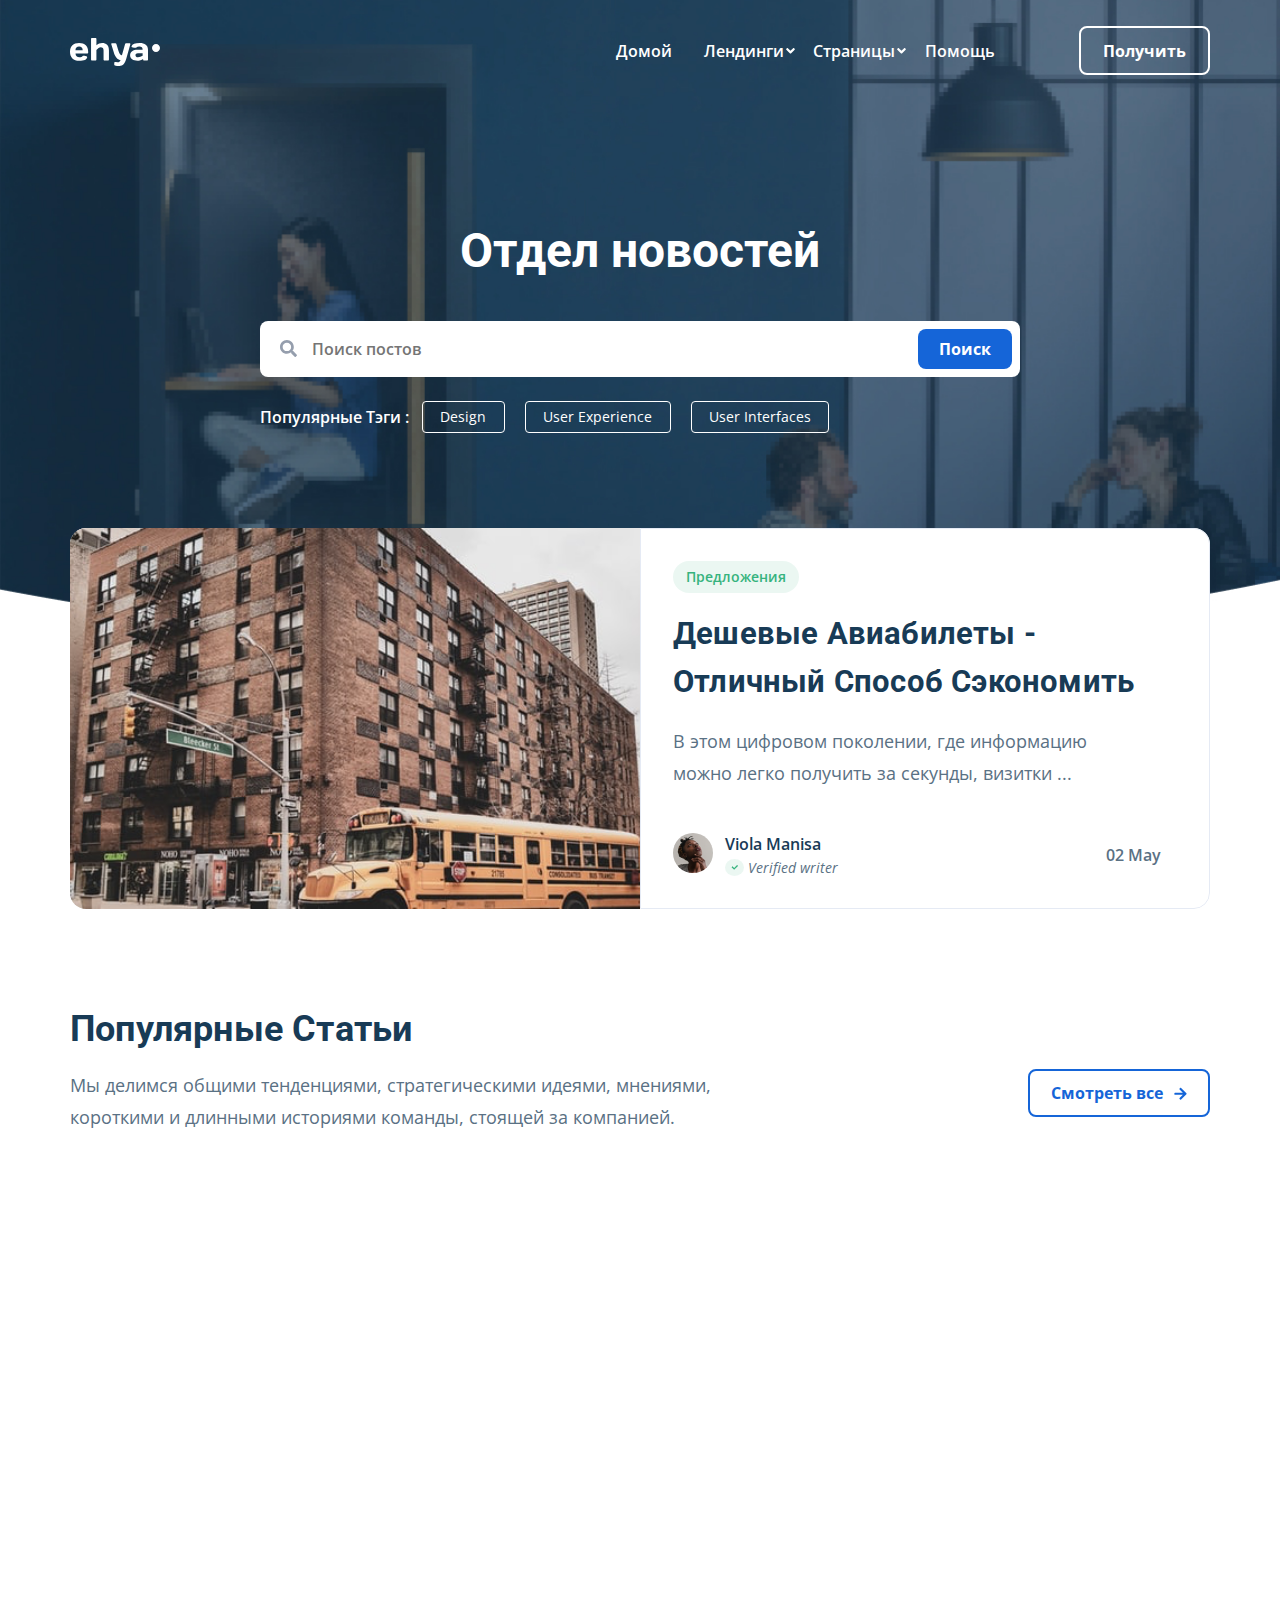
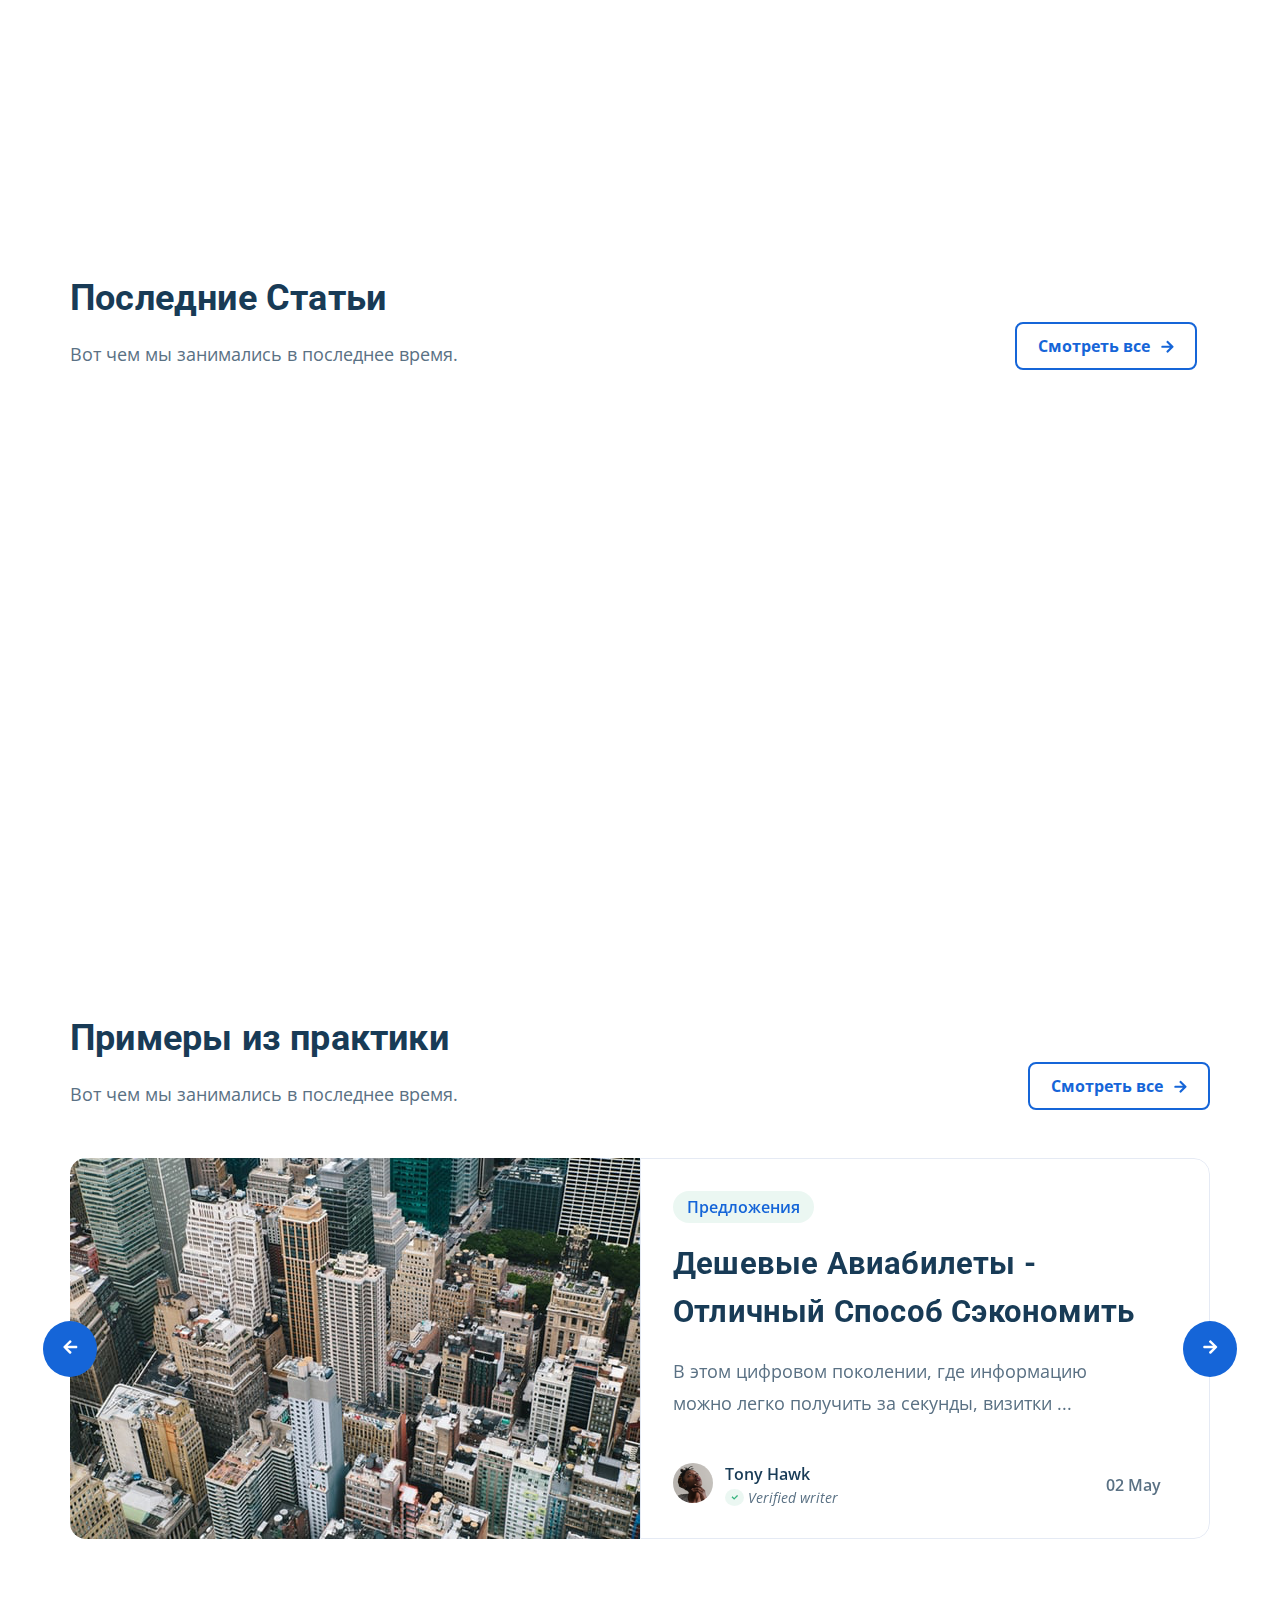
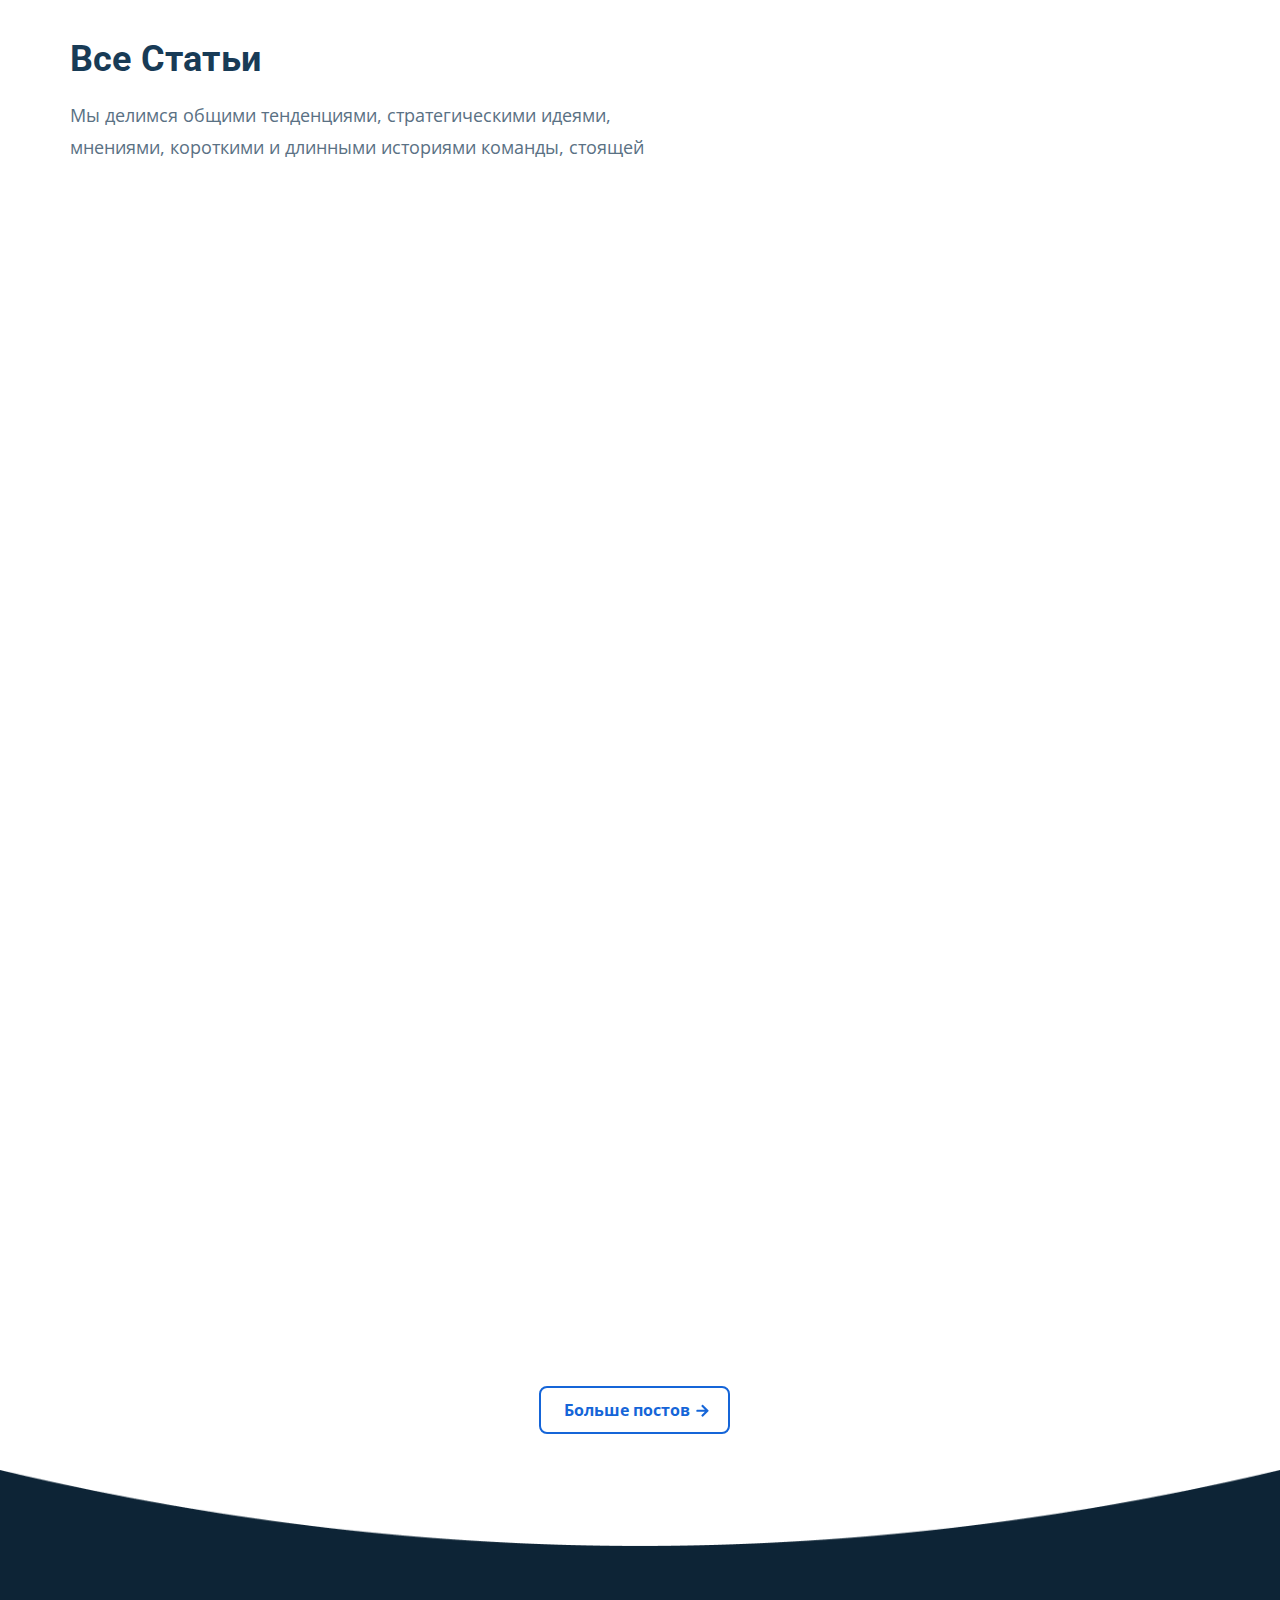
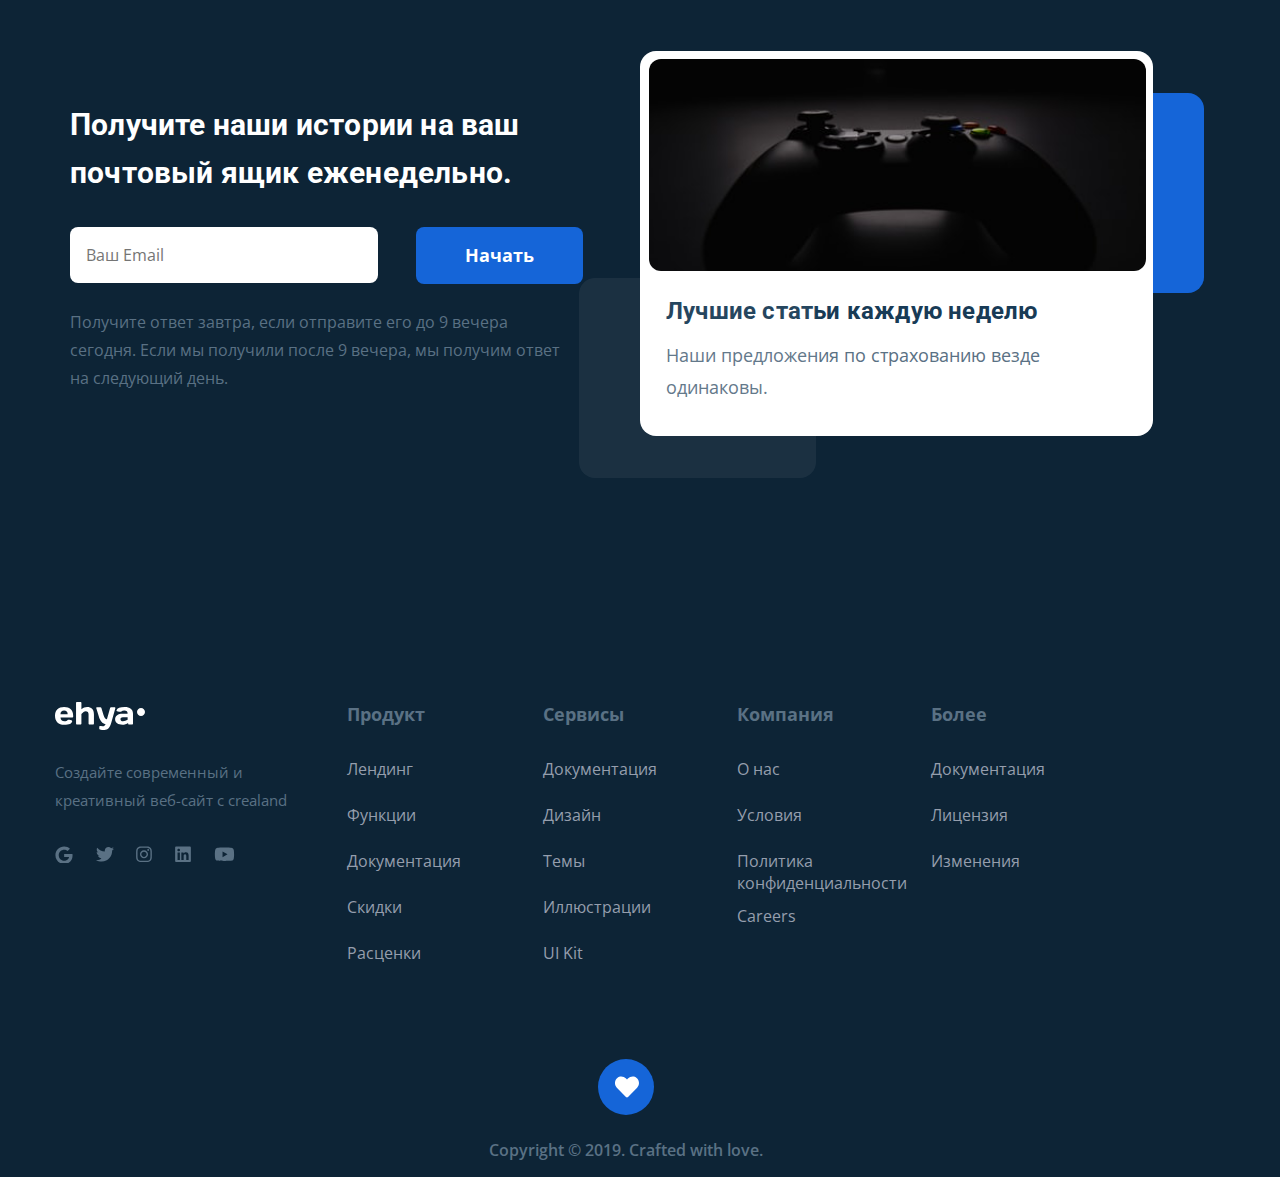
==== commit c2ac400a: "added animations fixed mobile menu" ====
--- a/index.html
+++ b/index.html
@@ -9,7 +9,8 @@
       rel="stylesheet"
     />
     <link rel="stylesheet" href="src/css/swiper-bundle.min.css" />
-    <link rel="stylesheet" href="src/css/style.css?v1.06" />
+    <link rel="stylesheet" href="src/css/aos.css" />
+    <link rel="stylesheet" href="src/css/style.css?v1.09" />
     <link rel="icon" href="src/img/favicon.ico" />
     <title>Ehya Blog</title>
   </head>
@@ -66,52 +67,55 @@
         </div>
         <!-- /.header__wrapper -->
         <nav class="navbar navbar-mobile" id="navbar">
-          <div class="navbar__wrapper">
-            <a href="index.html" class="logo">
+          <div class="navbar-grid">
+            <div class="navbar__wrapper">
+              <a href="index.html" class="logo">
+                <img
+                  src="src/img/header/header-logo.svg"
+                  alt="Logotype: Ehya"
+                  class="navbar__logo"
+                />
+              </a>
               <img
-                src="src/img/header/header-logo.svg"
-                alt="Logotype: Ehya"
-                class="navbar__logo"
+                src="src/img/header/mob-menu.svg"
+                alt="Icon: Mobile menu"
+                class="navbar-button"
               />
-            </a>
-            <img
-              src="src/img/header/mob-menu.svg"
-              alt="Icon: Mobile menu"
-              class="navbar-button"
-            />
-          </div>
-          <!-- /.navbar__wrapper -->
-          <ul class="navbar-mobile__list">
-            <li class="navbar__item navbar-mobile__item">
-              <a href="#" class="navbar__link">Домой</a>
-            </li>
-            <li class="navbar__item navbar__item--menu navbar-mobile__item">
-              <a href="#" class="navbar__link navbar__link--left">Лендинги</a>
-              <img src="src/img/header/angle-down.svg" alt="" />
-              <ul class="submenu submenu--mobile">
-                <li><a href="">Визитки</a></li>
-                <li><a href="">Промо сайт</a></li>
-                <li><a href="">E-commerce</a></li>
-              </ul>
-            </li>
-            <li class="navbar__item navbar__item--second navbar-mobile__item">
-              <a href="#" class="navbar__link">Страницы</a>
-              <img src="src/img/header/angle-down.svg" alt="" />
-              <ul class="submenu-second submenu-second--mobile">
-                <li><a href="">Lorem</a></li>
-                <li><a href="">Ipsum</a></li>
-                <li><a href="">Dolor</a></li>
-              </ul>
-            </li>
-            <li class="navbar__item navbar-mobile__item">
-              <a href="#" class="navbar__link">Помощь</a>
-            </li>
-          </ul>
-          <button
-            class="navbar__button navbar-mobile__btn navbar__button--menu"
-          >
-            Получить
-          </button>
+            </div>
+            <!-- /.navbar__wrapper -->
+            <ul class="navbar-mobile__list">
+              <li class="navbar__item navbar-mobile__item">
+                <a href="#" class="navbar__link">Домой</a>
+              </li>
+              <li class="navbar__item navbar__item--menu navbar-mobile__item">
+                <a href="#" class="navbar__link navbar__link--left">Лендинги</a>
+                <img src="src/img/header/angle-down.svg" alt="" />
+                <ul class="submenu submenu--mobile">
+                  <li><a href="">Визитки</a></li>
+                  <li><a href="">Промо сайт</a></li>
+                  <li><a href="">E-commerce</a></li>
+                </ul>
+              </li>
+              <li class="navbar__item navbar__item--second navbar-mobile__item">
+                <a href="#" class="navbar__link">Страницы</a>
+                <img src="src/img/header/angle-down.svg" alt="" />
+                <ul class="submenu-second submenu-second--mobile">
+                  <li><a href="">Lorem</a></li>
+                  <li><a href="">Ipsum</a></li>
+                  <li><a href="">Dolor</a></li>
+                </ul>
+              </li>
+              <li class="navbar__item navbar-mobile__item">
+                <a href="#" class="navbar__link">Помощь</a>
+              </li>
+            </ul>
+            <button
+              class="navbar__button navbar-mobile__btn navbar__button--menu"
+            >
+              Получить
+            </button>
+          </div>
+          <!-- /.navbar-grid -->
         </nav>
         <div class="search">
           <h1 class="search__title">Отдел новостей</h1>
@@ -220,7 +224,12 @@
         </div>
         <!-- /.popular__about -->
         <div class="popular__wrapper">
-          <a href="details.html" target="_blank">
+          <a
+            href="details.html"
+            data-aos-duration="1500"
+            data-aos="fade-right"
+            target="_blank"
+          >
             <div class="popular-article">
               <span class="popular-article__offer">Предложения</span>
               <h3 class="popular-article__title">
@@ -258,7 +267,12 @@
             </div>
           </a>
           <!-- /.popular__article -->
-          <a href="details.html" target="_blank">
+          <a
+            href="details.html"
+            data-aos-duration="1500"
+            data-aos="fade-left"
+            target="_blank"
+          >
             <div class="popular-article popular-article--second">
               <span class="popular-article__offer">Предложения</span>
               <h3 class="popular-article__title">
@@ -328,7 +342,12 @@
         </div>
         <!-- /.about -->
         <div class="recent__wrapper">
-          <a href="details.html" target="_blank">
+          <a
+            href="details.html"
+            data-aos-duration="1500"
+            data-aos="fade-down"
+            target="_blank"
+          >
             <div class="recent__article">
               <h3 class="recent__title">Будущее Работы</h3>
               <p class="recent__text">
@@ -369,7 +388,12 @@
             </div>
             <!-- /.recent__article -->
           </a>
-          <a href="details.html" target="_blank">
+          <a
+            href="details.html"
+            data-aos-duration="1500"
+            data-aos="fade-down"
+            target="_blank"
+          >
             <div class="recent__article recent__article--second">
               <h3 class="recent__title">Будущее Данных</h3>
               <p class="recent__text recent__text--big">
@@ -409,7 +433,12 @@
             </div>
             <!-- /.recent__article -->
           </a>
-          <a href="details.html" target="_blank">
+          <a
+            href="details.html"
+            data-aos-duration="1500"
+            data-aos="fade-down"
+            target="_blank"
+          >
             <div class="recent__article recent__article--third">
               <h3 class="recent__title">Будущее Обучения</h3>
               <p class="recent__text recent__text--big">
@@ -674,7 +703,11 @@
         </div>
         <!-- /.all-articles__info -->
         <div class="all-articles__wrapper">
-          <div class="all-articles-main all-articles-main--first">
+          <div
+            class="all-articles-main all-articles-main--first"
+            data-aos-duration="1500"
+            data-aos="fade-right"
+          >
             <span class="all-articles-main__offer">Предложения</span>
             <h3 class="all-articles-main__title">
               Как защитить свою семью от угарного газа
@@ -712,7 +745,11 @@
             <!-- /.author -->
           </div>
           <!-- /.all-articles-main -->
-          <div class="all-articles-main all-articles-main--second">
+          <div
+            class="all-articles-main all-articles-main--second"
+            data-aos-duration="1500"
+            data-aos="fade-left"
+          >
             <span class="all-articles-main__offer">Предложения</span>
             <h3 class="all-articles-main__title">
               Материнство - самая трудная и лучшая работа на свете
@@ -750,7 +787,11 @@
             <!-- /.author -->
           </div>
           <!-- /.all-articles-main -->
-          <div class="all-articles-secondary all-articles-secondary--third">
+          <div
+            class="all-articles-secondary all-articles-secondary--third"
+            data-aos-duration="1500"
+            data-aos="fade-right"
+          >
             <h2 class="all-articles-secondary__title">Будущее Работы</h2>
             <p class="all-articles-secondary__text">
               Большинство людей будут работать на рабочих местах, которых
@@ -789,7 +830,11 @@
             <!-- /.author -->
           </div>
           <!-- /.all-articles-secondary -->
-          <div class="all-articles-secondary all-articles-secondary--fourth">
+          <div
+            class="all-articles-secondary all-articles-secondary--fourth"
+            data-aos-duration="1500"
+            data-aos="fade-up"
+          >
             <h2
               class="all-articles-secondary__title all-articles-secondary__title--media"
             >
@@ -833,7 +878,11 @@
             <!-- /.author -->
           </div>
           <!-- /.all-articles-secondary -->
-          <div class="all-articles-secondary all-articles-secondary--fifth">
+          <div
+            class="all-articles-secondary all-articles-secondary--fifth"
+            data-aos-duration="1500"
+            data-aos="fade-left"
+          >
             <h2
               class="all-articles-secondary__title all-articles-secondary__title--media"
             >
@@ -1120,6 +1169,7 @@
     </div>
     <script src="src/js/jquery-3.6.0.min.js"></script>
     <script src="src/js/swiper-bundle.min.js"></script>
+    <script src="src/js/aos.js"></script>
     <script src="src/js/main.js"></script>
   </body>
 </html>
--- a/src/css/style.css
+++ b/src/css/style.css
@@ -408,7 +408,6 @@
   right: 0;
   background: #1A3245;
   width: 100%;
-  height: 100%;
   z-index: 200;
   padding-top: 55px;
 }
@@ -425,6 +424,17 @@
 
 .navbar-mobile__item {
   width: 45%;
+}
+
+.navbar-grid {
+  display: flex;
+  width: 100%;
+  flex-wrap: wrap;
+  justify-content: center;
+  align-items: center;
+  min-height: 500px;
+  height: 100%;
+  overflow-y: scroll;
 }
 
 .navbar__list {
@@ -1940,7 +1950,8 @@
 
 @media (max-width: 768px) {
   .header__bg {
-    height: 396px;
+    height: 552px;
+    min-height: 552px;
   }
   .header-button {
     display: flex;
@@ -1968,8 +1979,9 @@
     justify-content: space-between;
     align-items: center;
     padding: 50px 70px 50px 70px;
-    overflow: auto;
     width: 100vw;
+    min-height: 200px;
+    overflow-y: auto;
   }
   .navbar-mobile__item {
     display: flex;
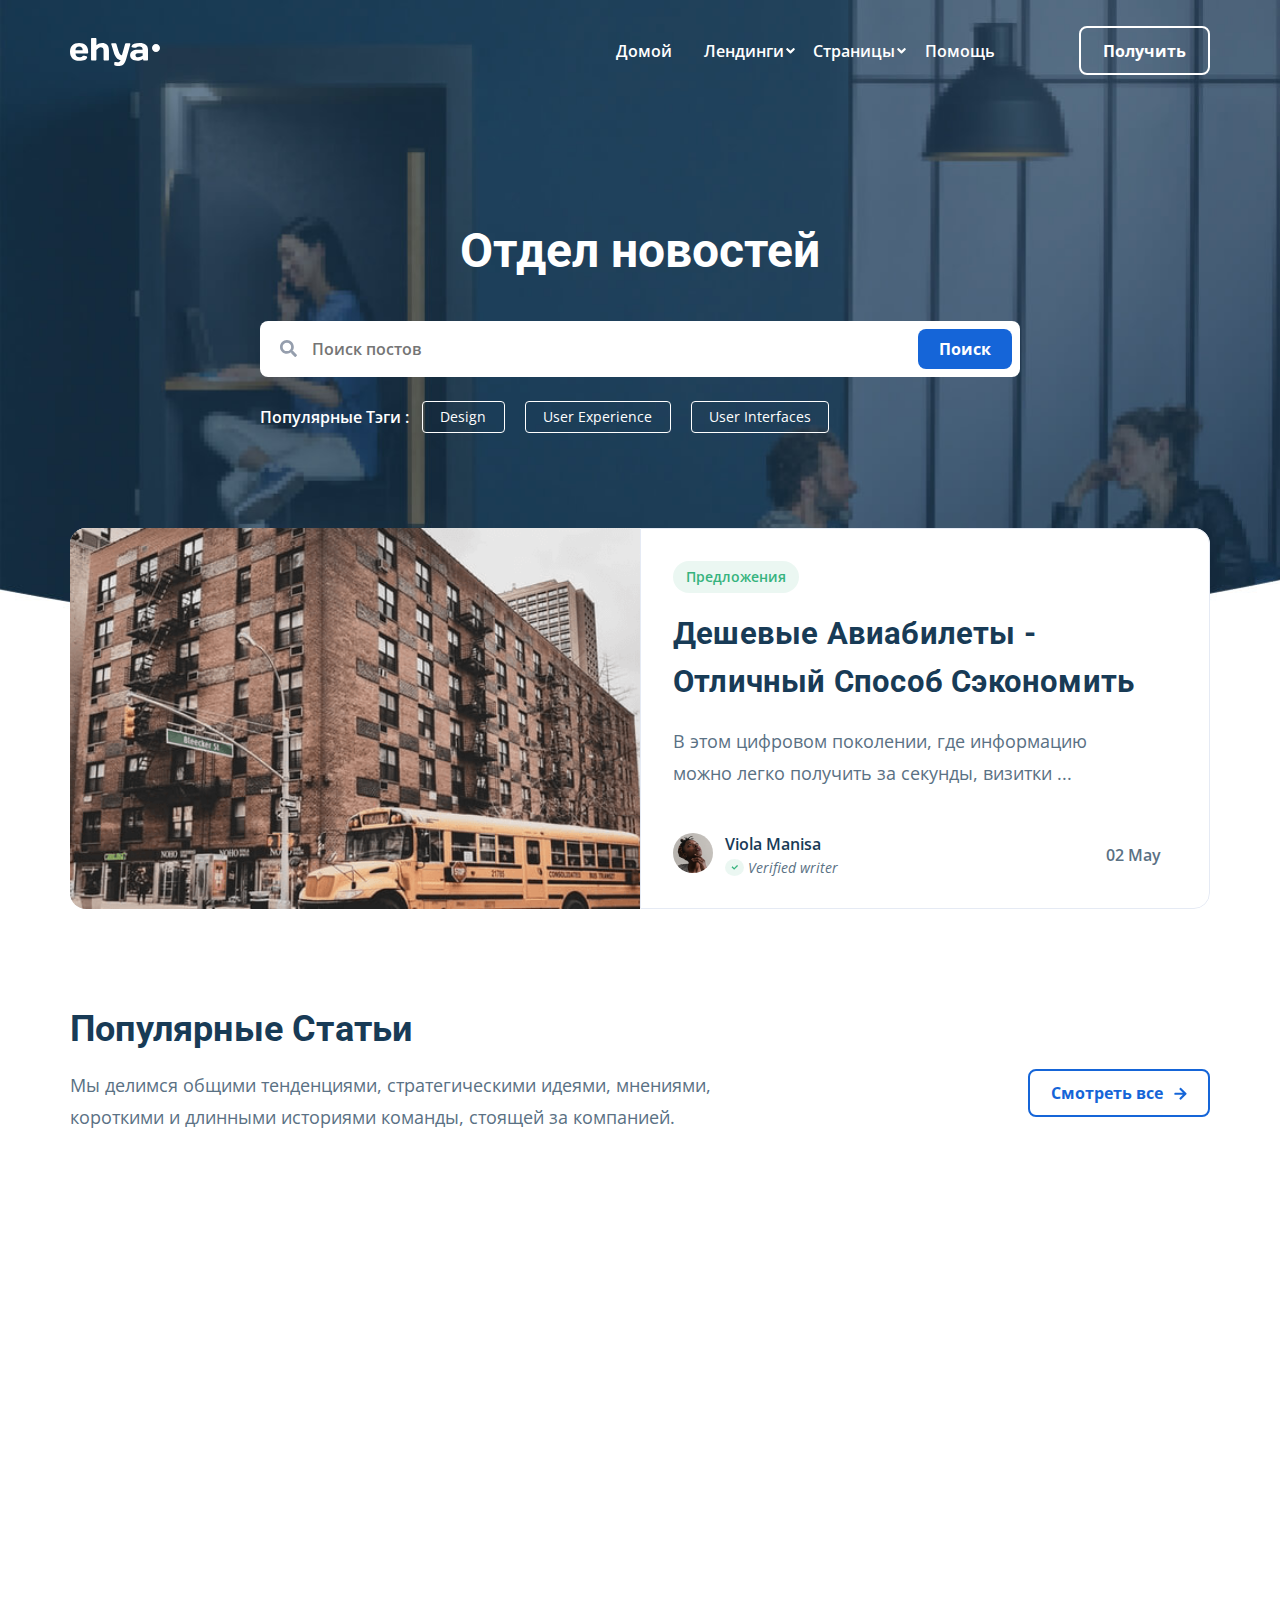
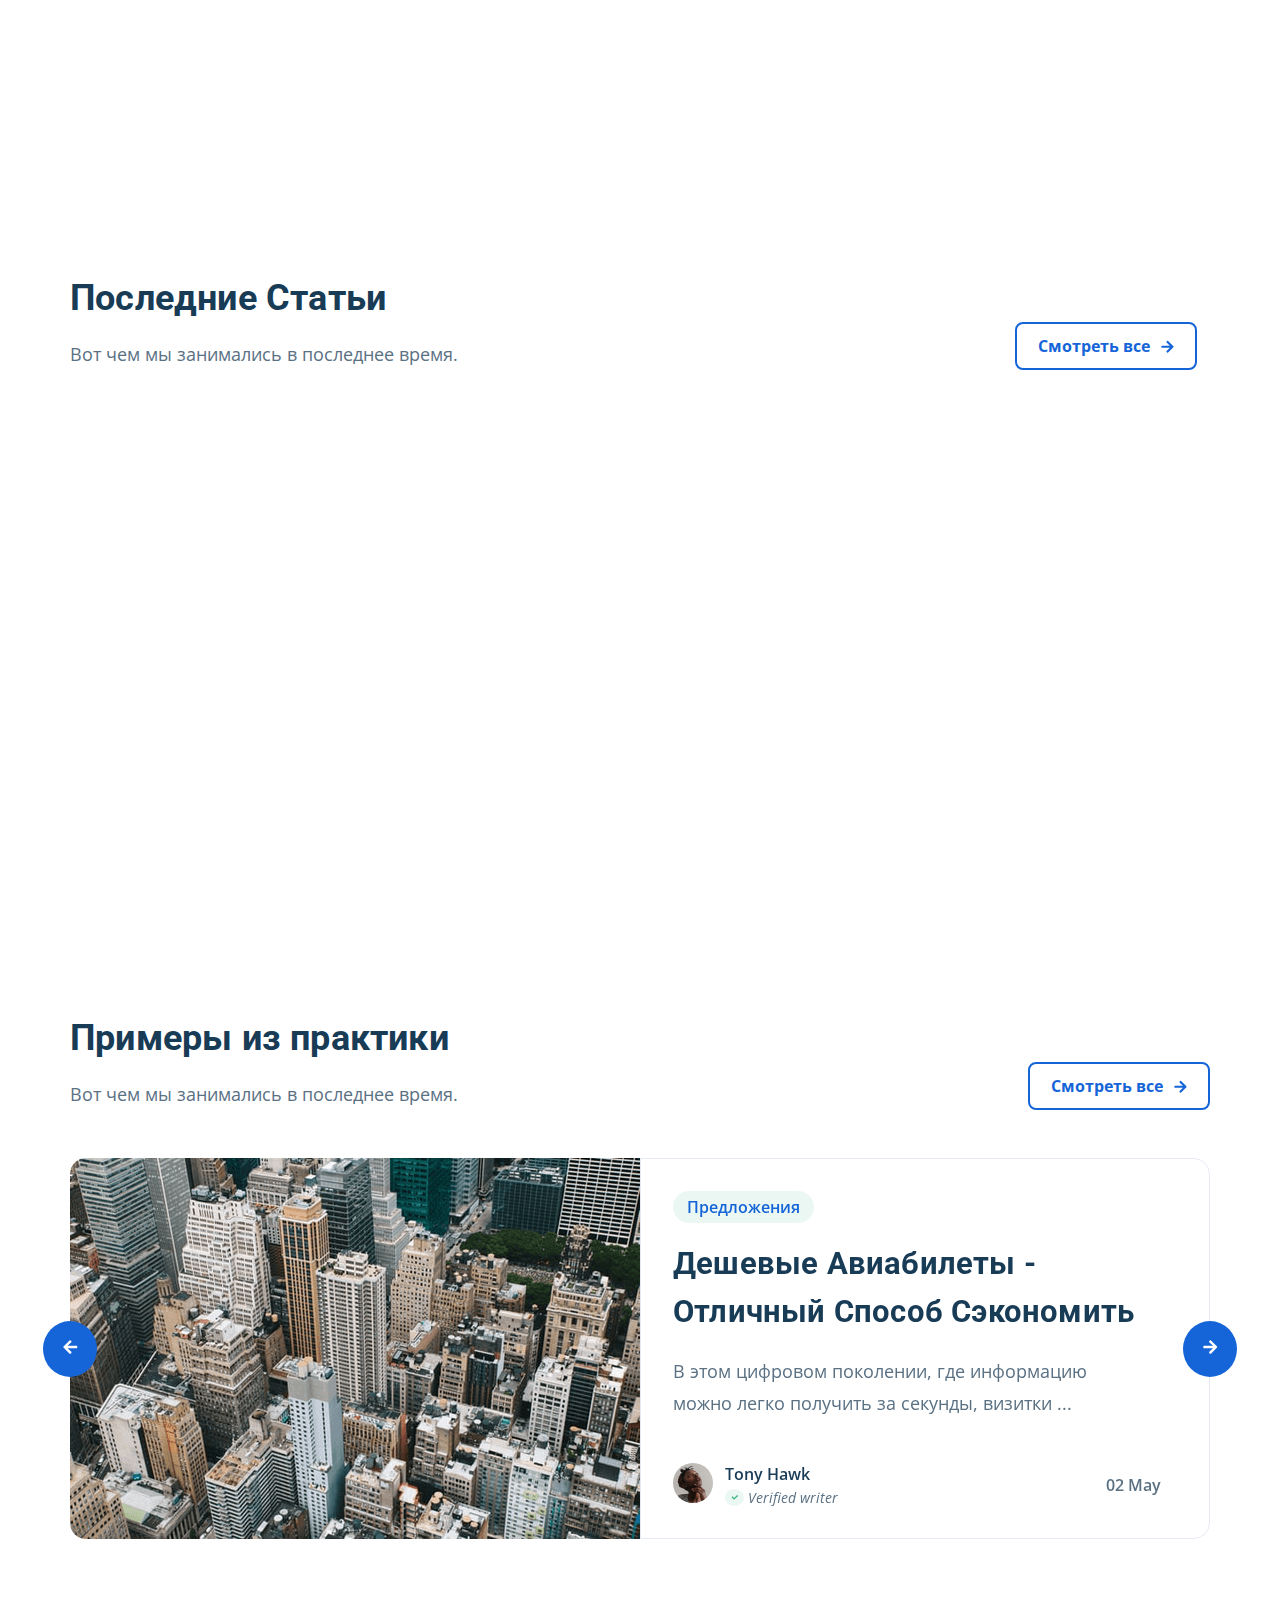
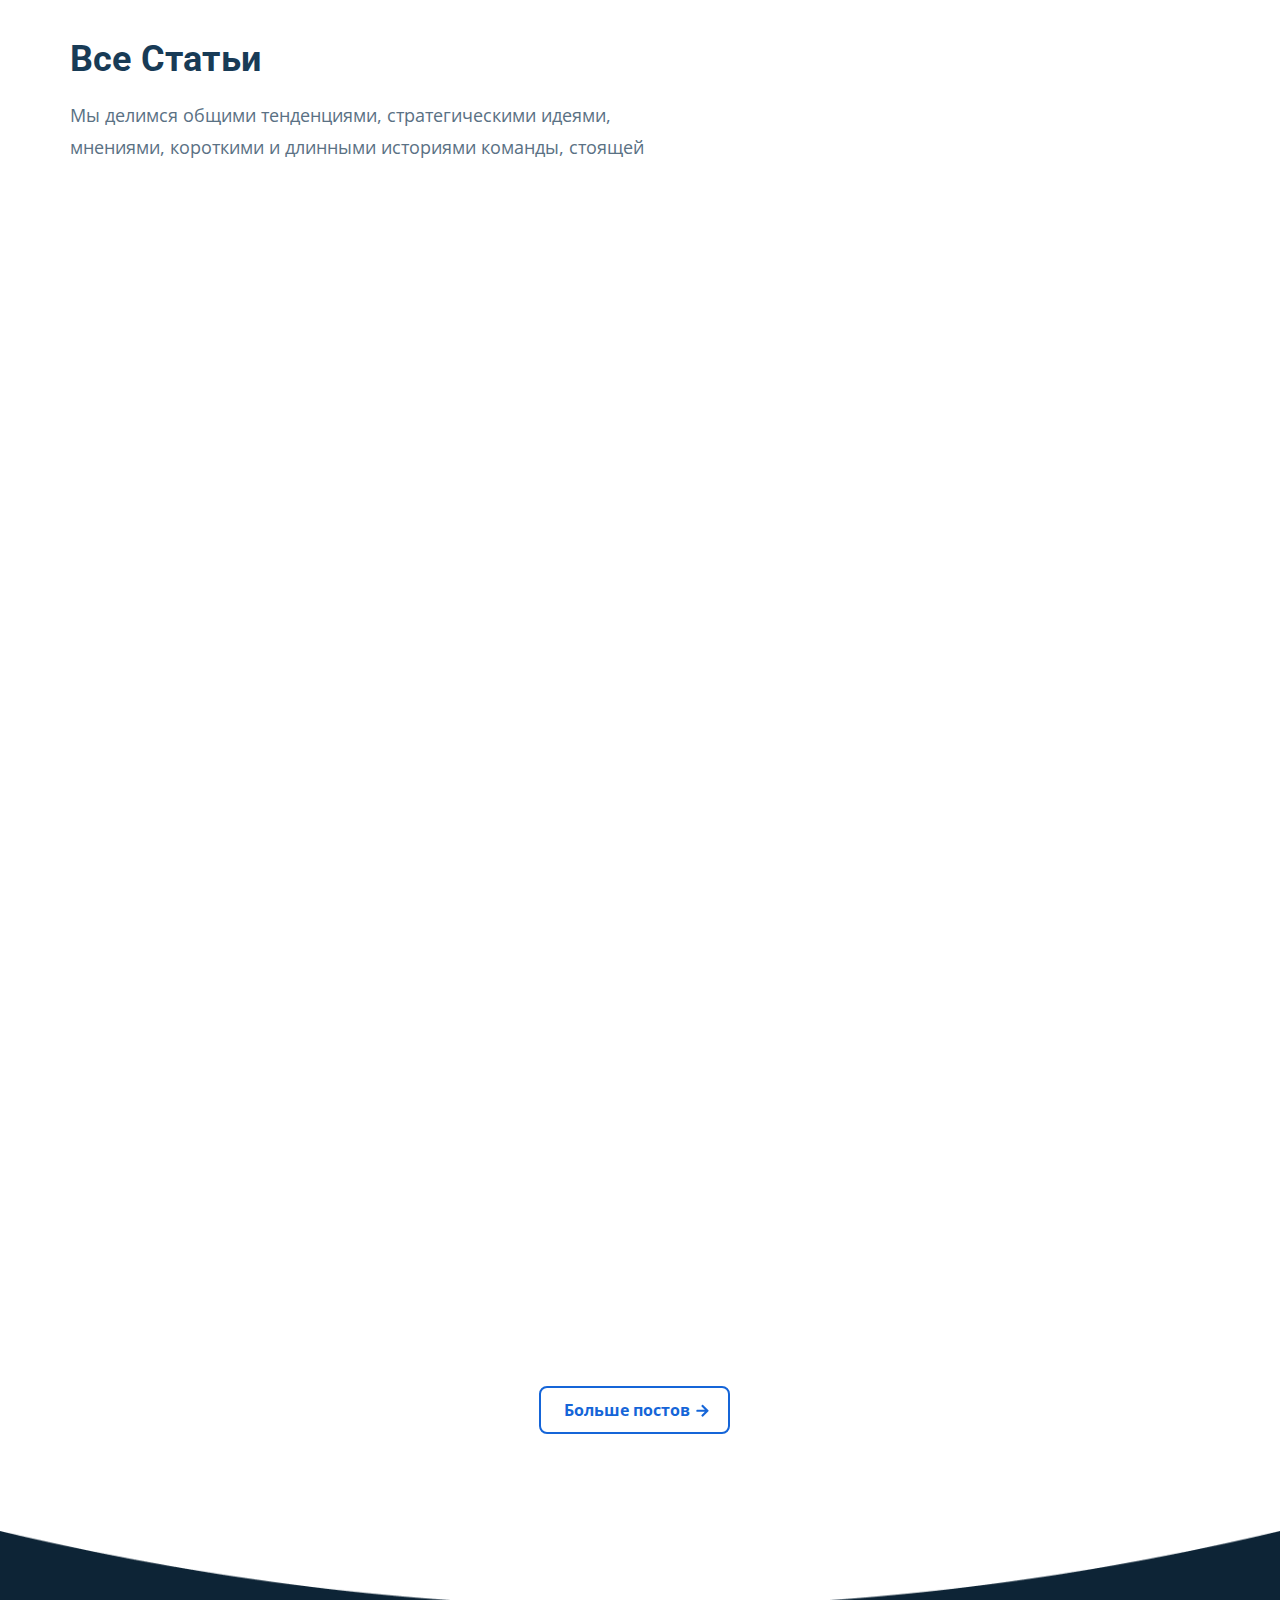
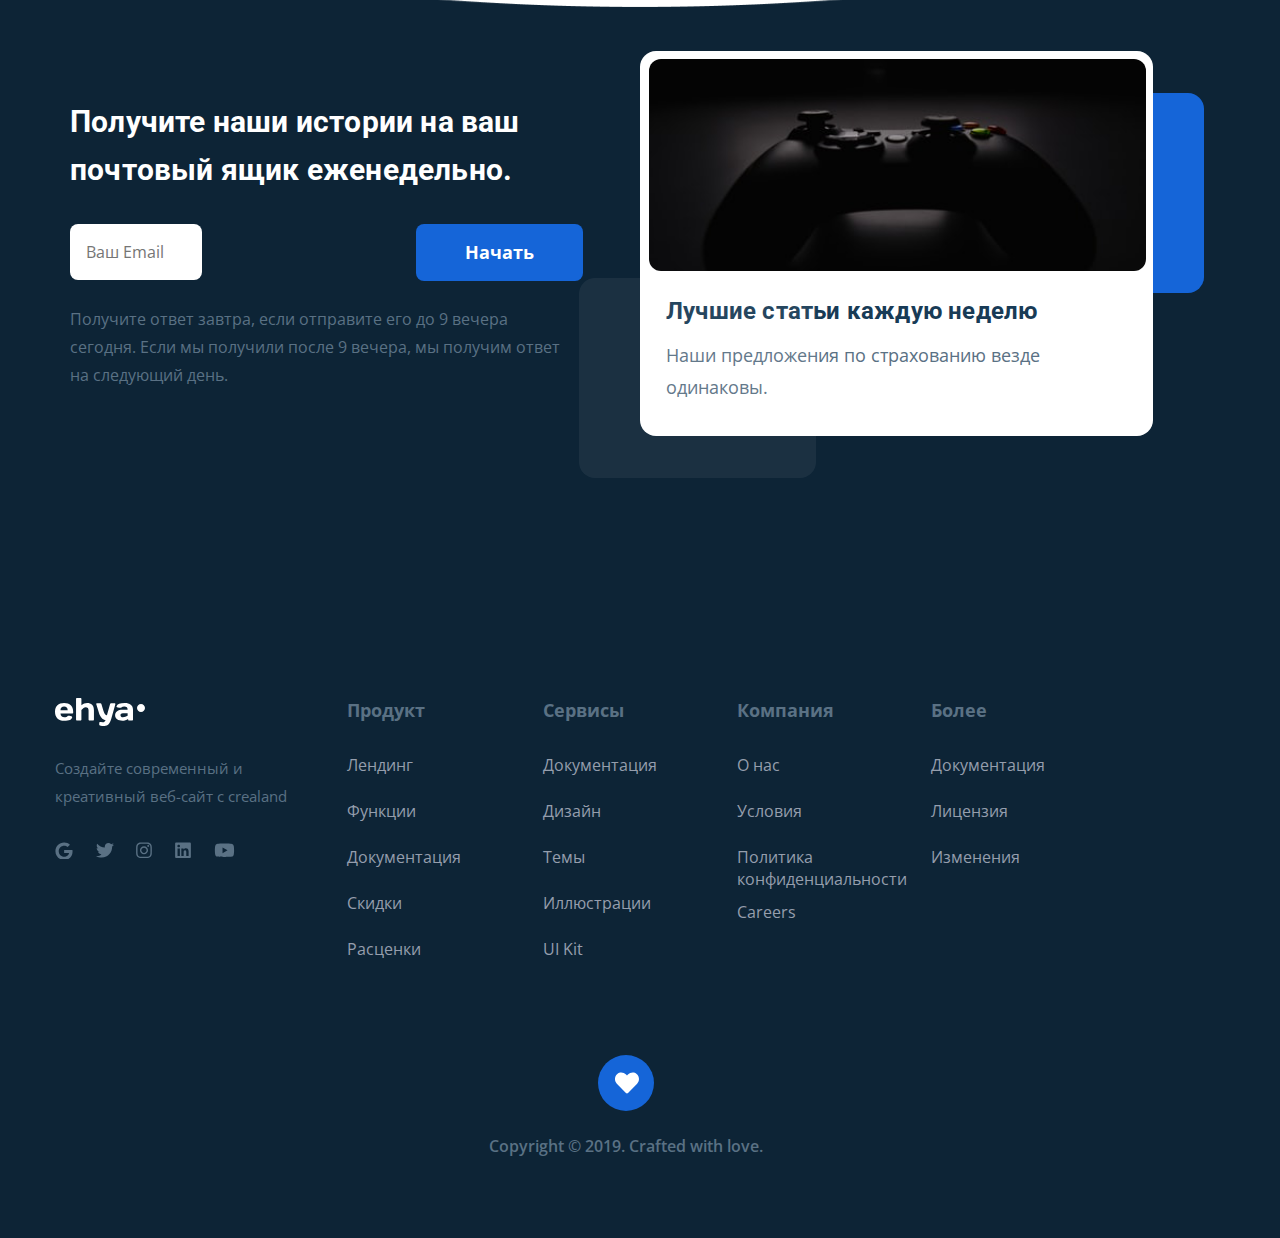
==== commit 7b8f554f: "added thanks and 404 pages" ====
--- a/index.html
+++ b/index.html
@@ -4,14 +4,28 @@
     <meta charset="UTF-8" />
     <meta http-equiv="X-UA-Compatible" content="IE=edge" />
     <meta name="viewport" content="width=device-width, initial-scale=1.0" />
+    <link rel="preconnect" href="https://fonts.gstatic.com" crossorigin />
     <link
+      rel="preload"
+      as="style"
       href="https://fonts.googleapis.com/css2?family=Open+Sans:ital,wght@0,400;0,600;0,700;1,400&family=Roboto:wght@700&display=swap"
+    />
+    <link
       rel="stylesheet"
+      href="https://fonts.googleapis.com/css2?family=Open+Sans:ital,wght@0,400;0,600;0,700;1,400&family=Roboto:wght@700&display=swap"
+      media="print"
+      onload="this.media='all'"
     />
     <link rel="stylesheet" href="src/css/swiper-bundle.min.css" />
     <link rel="stylesheet" href="src/css/aos.css" />
-    <link rel="stylesheet" href="src/css/style.css?v1.09" />
+    <link rel="stylesheet" href="src/css/style.css?v1.10" />
     <link rel="icon" href="src/img/favicon.ico" />
+    <script defer src="src/js/jquery-3.6.0.min.js"></script>
+    <script defer src="src/js/swiper-bundle.min.js"></script>
+    <script defer src="src/js/aos.js"></script>
+    <script defer src="src/js/jquery.mask.min.js"></script>
+    <script defer src="src/js/jquery.validate.min.js"></script>
+    <script defer src="src/js/main.js"></script>
     <title>Ehya Blog</title>
   </head>
   <body>
@@ -229,6 +243,7 @@
             data-aos-duration="1500"
             data-aos="fade-right"
             target="_blank"
+            class="popular__link"
           >
             <div class="popular-article">
               <span class="popular-article__offer">Предложения</span>
@@ -272,6 +287,7 @@
             data-aos-duration="1500"
             data-aos="fade-left"
             target="_blank"
+            class="popular__link"
           >
             <div class="popular-article popular-article--second">
               <span class="popular-article__offer">Предложения</span>
@@ -347,6 +363,7 @@
             data-aos-duration="1500"
             data-aos="fade-down"
             target="_blank"
+            class="recent__wrap"
           >
             <div class="recent__article">
               <h3 class="recent__title">Будущее Работы</h3>
@@ -393,6 +410,7 @@
             data-aos-duration="1500"
             data-aos="fade-down"
             target="_blank"
+            class="recent__wrap"
           >
             <div class="recent__article recent__article--second">
               <h3 class="recent__title">Будущее Данных</h3>
@@ -438,6 +456,7 @@
             data-aos-duration="1500"
             data-aos="fade-down"
             target="_blank"
+            class="recent__wrap"
           >
             <div class="recent__article recent__article--third">
               <h3 class="recent__title">Будущее Обучения</h3>
@@ -519,150 +538,156 @@
             <!-- Additional required wrapper -->
             <div class="swiper-wrapper examples-wrapper">
               <!-- Slides -->
-              <div class="offers offers-grid swiper-slide">
-                <img
-                  src="src/img/examples/slider-1.png"
-                  alt="Image: offers"
-                  class="offers__img"
-                />
-                <div class="offers__wrapper">
-                  <span class="offers__text examples__text">Предложения</span>
-                  <h2 class="offers__title">
-                    Дешевые Авиабилеты - Отличный Способ Сэкономить
-                  </h2>
-                  <p class="offers__info">
-                    В этом цифровом поколении, где информацию можно легко
-                    получить за секунды, визитки ...
-                  </p>
-                  <div class="author">
-                    <div class="author__profile">
-                      <div class="author__image">
-                        <img
-                          src="src/img/offers/author.png"
-                          alt="Avatar: Author"
-                          class="author__avatar"
-                        />
+              <a class="swiper-slide" href="details.html" target="_blank">
+                <div class="offers offers-grid">
+                  <img
+                    src="src/img/examples/slider-1.png"
+                    alt="Image: offers"
+                    class="offers__img"
+                  />
+                  <div class="offers__wrapper">
+                    <span class="offers__text examples__text">Предложения</span>
+                    <h2 class="offers__title">
+                      Дешевые Авиабилеты - Отличный Способ Сэкономить
+                    </h2>
+                    <p class="offers__info">
+                      В этом цифровом поколении, где информацию можно легко
+                      получить за секунды, визитки ...
+                    </p>
+                    <div class="author">
+                      <div class="author__profile">
+                        <div class="author__image">
+                          <img
+                            src="src/img/offers/author.png"
+                            alt="Avatar: Author"
+                            class="author__avatar"
+                          />
+                        </div>
+                        <!-- /.author__image -->
+                        <div class="author__info">
+                          <span class="author__name">Tony Hawk</span>
+                          <div class="verify">
+                            <img
+                              src="src/img/offers/verify.svg"
+                              alt="Icon: Verify"
+                              class="verify__img"
+                            />
+                            <span class="verify__text verify__text--examples"
+                              >Verified writer</span
+                            >
+                          </div>
+                          <!-- /.author__verify -->
+                        </div>
                       </div>
-                      <!-- /.author__image -->
-                      <div class="author__info">
-                        <span class="author__name">Tony Hawk</span>
-                        <div class="verify">
+                      <!-- /.author__profile -->
+                      <span class="author__date">02 May</span>
+                    </div>
+                    <!-- /.author -->
+                  </div>
+                  <!-- /.offers__wrapper -->
+                </div>
+                <!-- /.offers__grid -->
+              </a>
+              <a class="swiper-slide" href="details.html" target="_blank">
+                <div class="offers offers-grid">
+                  <img
+                    src="src/img/examples/slider-2.jpg"
+                    alt="Image: offers"
+                    class="offers__img"
+                  />
+                  <div class="offers__wrapper">
+                    <span class="offers__text examples__text">Предложения</span>
+                    <h2 class="offers__title">
+                      Дешевые Авиабилеты - Отличный Способ Сэкономить
+                    </h2>
+                    <p class="offers__info">
+                      В этом цифровом поколении, где информацию можно легко
+                      получить за секунды, визитки ...
+                    </p>
+                    <div class="author">
+                      <div class="author__profile">
+                        <div class="author__image">
                           <img
-                            src="src/img/offers/verify.svg"
-                            alt="Icon: Verify"
-                            class="verify__img"
+                            src="src/img/examples/avatar-1.png"
+                            alt="Avatar: Author"
+                            class="author__avatar"
                           />
-                          <span class="verify__text verify__text--examples"
-                            >Verified writer</span
-                          >
                         </div>
-                        <!-- /.author__verify -->
+                        <!-- /.author__image -->
+                        <div class="author__info">
+                          <span class="author__name">Viola Manisa</span>
+                          <div class="verify">
+                            <img
+                              src="src/img/offers/verify.svg"
+                              alt="Icon: Verify"
+                              class="verify__img"
+                            />
+                            <span class="verify__text verify__text--examples"
+                              >Verified writer</span
+                            >
+                          </div>
+                          <!-- /.author__verify -->
+                        </div>
                       </div>
+                      <!-- /.author__profile -->
+                      <span class="author__date">02 May</span>
                     </div>
-                    <!-- /.author__profile -->
-                    <span class="author__date">02 May</span>
-                  </div>
-                  <!-- /.author -->
-                </div>
-                <!-- /.offers__wrapper -->
-              </div>
-              <!-- /.offers__grid -->
-              <div class="offers offers-grid swiper-slide">
-                <img
-                  src="src/img/examples/slider-2.jpg"
-                  alt="Image: offers"
-                  class="offers__img"
-                />
-                <div class="offers__wrapper">
-                  <span class="offers__text examples__text">Предложения</span>
-                  <h2 class="offers__title">
-                    Дешевые Авиабилеты - Отличный Способ Сэкономить
-                  </h2>
-                  <p class="offers__info">
-                    В этом цифровом поколении, где информацию можно легко
-                    получить за секунды, визитки ...
-                  </p>
-                  <div class="author">
-                    <div class="author__profile">
-                      <div class="author__image">
-                        <img
-                          src="src/img/examples/avatar-1.png"
-                          alt="Avatar: Author"
-                          class="author__avatar"
-                        />
+                    <!-- /.author -->
+                  </div>
+                  <!-- /.offers__wrapper -->
+                </div>
+                <!-- /.offers__grid -->
+              </a>
+              <a class="swiper-slide" href="details.html" target="_blank">
+                <div class="offers offers-grid">
+                  <img
+                    src="src/img/examples/slider-3.jpg"
+                    alt="Image: offers"
+                    class="offers__img"
+                  />
+                  <div class="offers__wrapper">
+                    <span class="offers__text examples__text">Предложения</span>
+                    <h2 class="offers__title">
+                      Дешевые Авиабилеты - Отличный Способ Сэкономить
+                    </h2>
+                    <p class="offers__info">
+                      В этом цифровом поколении, где информацию можно легко
+                      получить за секунды, визитки ...
+                    </p>
+                    <div class="author">
+                      <div class="author__profile">
+                        <div class="author__image">
+                          <img
+                            src="src/img/examples/avatar-2.png"
+                            alt="Avatar: Author"
+                            class="author__avatar"
+                          />
+                        </div>
+                        <!-- /.author__image -->
+                        <div class="author__info">
+                          <span class="author__name">Jack Black</span>
+                          <div class="verify">
+                            <img
+                              src="src/img/offers/verify.svg"
+                              alt="Icon: Verify"
+                              class="verify__img"
+                            />
+                            <span class="verify__text verify__text--examples"
+                              >Verified writer</span
+                            >
+                          </div>
+                          <!-- /.author__verify -->
+                        </div>
                       </div>
-                      <!-- /.author__image -->
-                      <div class="author__info">
-                        <span class="author__name">Viola Manisa</span>
-                        <div class="verify">
-                          <img
-                            src="src/img/offers/verify.svg"
-                            alt="Icon: Verify"
-                            class="verify__img"
-                          />
-                          <span class="verify__text verify__text--examples"
-                            >Verified writer</span
-                          >
-                        </div>
-                        <!-- /.author__verify -->
-                      </div>
+                      <!-- /.author__profile -->
+                      <span class="author__date">02 May</span>
                     </div>
-                    <!-- /.author__profile -->
-                    <span class="author__date">02 May</span>
-                  </div>
-                  <!-- /.author -->
-                </div>
-                <!-- /.offers__wrapper -->
-              </div>
-              <!-- /.offers__grid -->
-              <div class="offers offers-grid swiper-slide">
-                <img
-                  src="src/img/examples/slider-3.jpg"
-                  alt="Image: offers"
-                  class="offers__img"
-                />
-                <div class="offers__wrapper">
-                  <span class="offers__text examples__text">Предложения</span>
-                  <h2 class="offers__title">
-                    Дешевые Авиабилеты - Отличный Способ Сэкономить
-                  </h2>
-                  <p class="offers__info">
-                    В этом цифровом поколении, где информацию можно легко
-                    получить за секунды, визитки ...
-                  </p>
-                  <div class="author">
-                    <div class="author__profile">
-                      <div class="author__image">
-                        <img
-                          src="src/img/examples/avatar-2.png"
-                          alt="Avatar: Author"
-                          class="author__avatar"
-                        />
-                      </div>
-                      <!-- /.author__image -->
-                      <div class="author__info">
-                        <span class="author__name">Jack Black</span>
-                        <div class="verify">
-                          <img
-                            src="src/img/offers/verify.svg"
-                            alt="Icon: Verify"
-                            class="verify__img"
-                          />
-                          <span class="verify__text verify__text--examples"
-                            >Verified writer</span
-                          >
-                        </div>
-                        <!-- /.author__verify -->
-                      </div>
-                    </div>
-                    <!-- /.author__profile -->
-                    <span class="author__date">02 May</span>
-                  </div>
-                  <!-- /.author -->
-                </div>
-                <!-- /.offers__wrapper -->
-              </div>
-              <!-- /.offers__grid -->
+                    <!-- /.author -->
+                  </div>
+                  <!-- /.offers__wrapper -->
+                </div>
+                <!-- /.offers__grid --></a
+              >
             </div>
           </div>
           <button class="examples-grid__button examples-grid__button--prev">
@@ -716,7 +741,7 @@
               <div class="author__profile">
                 <div class="author__image">
                   <img
-                    src="src/img/all-articles/author.png"
+                    src="src/img/all-articles/author.jpg"
                     alt="Avatar: Author"
                     class="author__avatar"
                   />
@@ -758,7 +783,7 @@
               <div class="author__profile">
                 <div class="author__image">
                   <img
-                    src="src/img/all-articles/author-1.png"
+                    src="src/img/all-articles/author-1.jpg"
                     alt="Avatar: Author"
                     class="author__avatar"
                   />
@@ -801,7 +826,7 @@
               <div class="author__profile">
                 <div class="author__image">
                   <img
-                    src="src/img/all-articles/author-2.png"
+                    src="src/img/all-articles/author-2.jpg"
                     alt="Avatar: Author"
                     class="author__avatar"
                   />
@@ -849,7 +874,7 @@
               <div class="author__profile">
                 <div class="author__image">
                   <img
-                    src="src/img/all-articles/author-3.png"
+                    src="src/img/all-articles/author-3.jpg"
                     alt="Avatar: Author"
                     class="author__avatar"
                   />
@@ -899,7 +924,7 @@
               <div class="author__profile">
                 <div class="author__image">
                   <img
-                    src="src/img/all-articles/author-4.png"
+                    src="src/img/all-articles/author-4.jpg"
                     alt="Avatar: Author"
                     class="author__avatar"
                   />
@@ -945,7 +970,7 @@
               <div class="author__profile">
                 <div class="author__image">
                   <img
-                    src="src/img/all-articles/author-4.png"
+                    src="src/img/all-articles/author-4.jpg"
                     alt="Avatar: Author"
                     class="author__avatar"
                   />
@@ -998,12 +1023,21 @@
             <h2 class="footer-form__title">
               Получите наши истории на ваш почтовый ящик еженедельно.
             </h2>
-            <form action="submit" class="footer-form__form">
-              <input
-                type="email"
-                class="footer-form__input"
-                placeholder="Ваш Email"
-              />
+            <form
+              action="send.php"
+              method="post"
+              class="send-form footer-form__form"
+            >
+              <div class="footer__input-group">
+                <input
+                  name="email"
+                  type="email"
+                  class="footer-form__input"
+                  placeholder="Ваш Email"
+                  required
+                />
+              </div>
+              <!-- /.footer__input-group -->
               <button class="footer-form__button">Начать</button>
             </form>
             <p class="footer-form__info">
@@ -1114,9 +1148,7 @@
               <li
                 class="footer-grid__item footer-grid__item--less"
                 id="grid-item"
-              >
-                <a href="#">Политика конфиденциальности</a>
-              </li>
+              ></li>
               <li class="footer-grid__item"><a href="#">Careers</a></li>
             </ul>
           </div>
@@ -1160,16 +1192,43 @@
         />
         <h3 class="modal__title">Подписаться на рассылку</h3>
         <p class="modal__text">Напишите свои данные для получения рассылки!</p>
-        <form action="send.php" class="modal__form">
-          <input type="email" class="modal__input" placeholder="E-mail*" />
-          <input type="text" class="modal__input" placeholder="ФИО*" />
+        <form action="send.php" method="post" class="send-form modal__form">
+          <div class="modal__input-group">
+            <input
+              name="name"
+              type="text"
+              class="modal__input"
+              placeholder="ФИО*"
+              required
+            />
+          </div>
+          <!-- /.modal__input-group -->
+          <div class="modal__input-group">
+            <input
+              name="email"
+              type="email"
+              class="modal__input"
+              placeholder="E-mail*"
+              required
+            />
+          </div>
+          <!-- /.modal__input-group -->
+          <div class="modal__input-group">
+            <input
+              name="phone"
+              type="tel"
+              class="phone modal__input"
+              placeholder="Номер телефона*"
+              required
+            />
+          </div>
+          <!-- /.modal__input-group -->
           <button class="modal__button">Отправить</button>
         </form>
       </div>
     </div>
-    <script src="src/js/jquery-3.6.0.min.js"></script>
-    <script src="src/js/swiper-bundle.min.js"></script>
-    <script src="src/js/aos.js"></script>
-    <script src="src/js/main.js"></script>
+    <div class="toTop">
+      <img src="src/img/toTop.svg" alt="Icon: to Top" class="toTop__img" />
+    </div>
   </body>
 </html>
--- a/src/css/style.css
+++ b/src/css/style.css
@@ -377,6 +377,11 @@
   object-position: 65% 90%;
 }
 
+.header__bg--details {
+  min-height: 642px;
+  max-height: 642px;
+}
+
 .header__wrapper {
   display: flex;
   padding: 26px 0;
@@ -385,8 +390,23 @@
   margin-bottom: 120px;
 }
 
+.header__wrapper--details {
+  margin-bottom: 88px;
+}
+
 .header-button {
   display: none;
+}
+
+.header__title {
+  padding: 19px 172px 260px 261px;
+  font-family: Roboto;
+  font-style: normal;
+  font-weight: bold;
+  font-size: 48px;
+  line-height: 72px;
+  text-align: center;
+  letter-spacing: 0.2px;
 }
 
 .logo {
@@ -603,7 +623,7 @@
   opacity: 0;
   transform: scaleY(0);
   transform-origin: 0 0;
-  transition: .5s ease-in-out;
+  transition: 1s ease-in-out;
   height: 100%;
   list-style-type: none;
   margin: 0;
@@ -630,7 +650,7 @@
   opacity: 0;
   transform: scaleY(0);
   transform-origin: 0 0;
-  transition: .5s ease-in-out;
+  transition: 1s ease-in-out;
   height: 100%;
   list-style-type: none;
   margin: 0;
@@ -670,6 +690,7 @@
   border: 1px solid #E5EAF4;
   padding: 32px 48px 31px 32px;
   width: 50%;
+  min-height: 381px;
 }
 
 .offers__text {
@@ -838,7 +859,7 @@
   justify-content: space-between;
   position: relative;
   width: 555px;
-  height: 600px;
+  min-height: 600px;
   background-image: url(../img/popular/popular-item.jpg);
   background-repeat: no-repeat;
   background-size: cover;
@@ -848,7 +869,7 @@
 }
 
 .popular-article--second {
-  background-image: url(../img/popular/popular-item-2.png);
+  background-image: url(../img/popular/popular-item-2.jpg);
   object-fit: cover;
   padding-top: 333px;
 }
@@ -921,6 +942,7 @@
   padding: 271px 32px 40px 32px;
   background-image: url(../img/recent/recent-bg.jpg);
   border-radius: 16px;
+  background-size: cover;
   z-index: -2;
 }
 
@@ -1079,11 +1101,11 @@
 
 .offers-grid {
   padding: 0;
+  min-height: 381px;
+}
+
+.offers__img {
   height: 381px;
-}
-
-.offers__img {
-  height: 100%;
   object-fit: cover;
 }
 
@@ -1122,7 +1144,7 @@
   display: grid;
   row-gap: 30px;
   column-gap: 30px;
-  grid-template: 600px 500px/repeat(6, 1fr);
+  grid-template: 1fr min-content/repeat(6, 1fr);
   grid-template-areas: "first first first second second second" "third third fourth fourth fifth fifth";
   margin-bottom: 48px;
   position: relative;
@@ -1138,6 +1160,7 @@
   flex-direction: column;
   justify-content: space-between;
   z-index: 0;
+  min-height: 600px;
 }
 
 .all-articles-main::before {
@@ -1198,6 +1221,7 @@
   background-repeat: no-repeat;
   background-size: cover;
   z-index: 0;
+  min-height: 500px;
 }
 
 .all-articles-secondary::before {
@@ -1292,11 +1316,16 @@
   display: flex;
   justify-content: space-between;
   align-items: center;
-  padding-bottom: 224px;
+  padding-bottom: 220px;
 }
 
 .footer-form {
   width: 55%;
+  padding-bottom: 6px;
+}
+
+.footer-form--details {
+  padding-bottom: 0;
 }
 
 .footer-form__title {
@@ -1352,6 +1381,14 @@
   width: 88%;
 }
 
+.footer__input-group {
+  position: relative;
+}
+
+.footer label {
+  font-size: 14px;
+}
+
 .footer-card {
   padding-top: 10px;
   padding-bottom: 32px;
@@ -1390,9 +1427,9 @@
 .footer-card__wrapper {
   background: #FFFFFF;
   width: 466px;
-  height: 385px;
+  min-height: 385px;
   border-radius: 16px;
-  padding: 8px 7px 32px 9px;
+  padding: 8px 7px 0px 9px;
   z-index: -1;
   background-size: 100%;
 }
@@ -1513,6 +1550,7 @@
   flex-direction: column;
   align-items: center;
   padding-right: 28px;
+  padding-bottom: 65px;
 }
 
 .footer-copyright__logo {
@@ -1558,9 +1596,9 @@
   top: 50%;
   left: 50%;
   transform: translate(-50%, -50%);
-  max-width: 540px;
+  max-width: 580px;
   scrollbar-display: none;
-  padding: 51px 40px 80px 40px;
+  padding: 51px 40px 60px 40px;
   background-color: #1A3245;
   border-radius: 16px;
   z-index: 500;
@@ -1571,7 +1609,7 @@
 .modal__wrapper--visible {
   visibility: visible;
   height: 90%;
-  max-height: 500px;
+  max-height: 580px;
   overflow: auto;
   scrollbar-display: none;
 }
@@ -1600,12 +1638,16 @@
   height: 46px;
   border: none;
   outline: none;
-  margin-bottom: 30px;
+  margin-top: 30px;
   font-weight: 600;
   font-size: 16px;
   line-height: 22px;
   color: #959EAD;
   padding-left: 20px;
+}
+
+.modal__input-group {
+  position: relative;
 }
 
 .modal__button {
@@ -1620,6 +1662,7 @@
   font-weight: 600;
   font-size: 20px;
   line-height: 27px;
+  margin-top: 30px;
 }
 
 .modal__close {
@@ -1629,6 +1672,544 @@
   cursor: pointer;
 }
 
+label {
+  position: absolute;
+  left: 0;
+  bottom: -22px;
+  font-size: 16px;
+  border-bottom: 1px solid #EB2F29;
+  color: #EB2F29;
+}
+
+.article__wrapper {
+  position: relative;
+  display: flex;
+  justify-content: center;
+  max-width: 750px;
+  margin: auto;
+  flex-direction: column;
+  align-items: center;
+  padding-left: 10px;
+}
+
+.article__prologue {
+  font-size: 20px;
+  line-height: 32px;
+  color: #5A7184;
+  width: 100%;
+  margin-bottom: 17px;
+}
+
+.article__button {
+  position: absolute;
+  top: 37%;
+  transform: translateY(-50%);
+  z-index: 100;
+  width: 54px;
+  height: 56px;
+  border-radius: 50%;
+  background-color: #1565D8;
+  outline: none;
+  border: none;
+  display: flex;
+  align-items: center;
+  justify-content: center;
+}
+
+.article__button--prev {
+  left: 0;
+  transform: translateX(-48.4%);
+}
+
+.article__button--next {
+  right: 0;
+  transform: translateX(48.4%);
+}
+
+.article__slider-wrapper {
+  position: relative;
+  margin-left: 10px;
+  display: flex;
+  justify-content: center;
+  flex-direction: column;
+}
+
+.article__slider-info {
+  font-size: 14px;
+  line-height: 20px;
+  color: #5A7184;
+  text-align: center;
+  margin-top: 14px;
+  padding-left: 2px;
+  margin-bottom: 20px;
+}
+
+.article-preview__img {
+  border-radius: 16px;
+  width: 750px;
+  height: 360px;
+  object-fit: cover;
+  margin-left: 9px;
+  margin-bottom: 10px;
+}
+
+.article-preview__info {
+  display: flex;
+  justify-content: center;
+  font-size: 14px;
+  line-height: 20px;
+  text-align: center;
+  color: #5A7184;
+  padding-left: 13px;
+}
+
+.article-text {
+  padding-bottom: 87px;
+}
+
+.article-text--pb {
+  padding-bottom: 19px;
+}
+
+.article-text--small {
+  padding-top: 114px;
+  padding-bottom: 20px;
+}
+
+.article-text__title {
+  font-family: Roboto;
+  font-style: normal;
+  font-weight: bold;
+  font-size: 36px;
+  line-height: 48px;
+  letter-spacing: 0.2px;
+  color: #183B56;
+  margin: 20px -10px 0 1px;
+}
+
+.article-text__title--mb {
+  margin-top: -1px;
+}
+
+.article-text__subtitle {
+  font-family: Roboto;
+  font-style: normal;
+  font-weight: bold;
+  font-size: 24px;
+  line-height: 32px;
+  letter-spacing: 0.2px;
+  color: #183B56;
+  margin: 0;
+  margin-bottom: 4.5px;
+}
+
+.article-text__subtitle--mb {
+  margin-bottom: 16px;
+}
+
+.article-text__subtitle--mblh {
+  margin-bottom: 11px;
+}
+
+.article-text__text {
+  font-size: 16px;
+  line-height: 26px;
+  color: #5A7184;
+  margin: 0;
+  margin-right: -10px;
+  margin-bottom: 16px;
+}
+
+.article-text__text--mb {
+  margin-bottom: 9px;
+}
+
+.article-text__text--lh {
+  line-height: 28px;
+  margin-right: -9px;
+}
+
+.article-slider {
+  width: 750px;
+  height: 360px;
+  border-radius: 16px;
+}
+
+.article-slider__img {
+  width: 100%;
+  height: 100%;
+  object-fit: cover;
+  border-radius: 16px;
+}
+
+.article-quote {
+  position: relative;
+  display: flex;
+  justify-content: space-between;
+  flex-direction: column;
+  width: 750px;
+  padding: 58px 63px 75px 58px;
+  min-height: 570px;
+  background-image: url(../img/article/quote-bg.png);
+  background-repeat: no-repeat;
+  background-size: cover;
+  margin-right: -13px;
+  border-radius: 16px;
+}
+
+.article-quote__text {
+  font-family: Roboto;
+  font-style: normal;
+  font-weight: bold;
+  font-size: 36px;
+  line-height: 60px;
+  letter-spacing: 0.09px;
+  text-align: center;
+  color: #FFFFFF;
+  margin-top: 20px;
+  margin-bottom: 14px;
+}
+
+.article-quote__info {
+  font-family: Open Sans;
+  font-style: normal;
+  font-weight: normal;
+  font-size: 18px;
+  line-height: 25px;
+  text-align: center;
+}
+
+.article-quote__avatar {
+  position: absolute;
+  bottom: 0;
+  left: 50%;
+  transform: translate(-50%, 48.2%);
+  border-radius: 8px;
+  width: 121px;
+  height: 120px;
+  object-fit: cover;
+}
+
+.article-quote__icon {
+  height: 46px;
+}
+
+.article-grid {
+  display: grid;
+  grid-template: 1fr 1fr / 1fr 1fr;
+  grid-template-areas: "first second" "first third";
+  row-gap: 30px;
+  column-gap: 30px;
+  padding-bottom: 12px;
+  margin-right: -10px;
+}
+
+.article-grid__img {
+  grid-area: first;
+  width: 100%;
+  height: 100%;
+  object-fit: cover;
+  border-radius: 16px;
+}
+
+.article-grid__img--second {
+  grid-area: second;
+  height: 225px;
+}
+
+.article-grid__img--third {
+  grid-area: third;
+  height: 225px;
+}
+
+.article__info {
+  font-family: Open Sans;
+  font-style: normal;
+  font-weight: normal;
+  font-size: 14px;
+  line-height: 20px;
+  color: #5A7184;
+  text-align: center;
+  margin-right: -10px;
+  margin-bottom: 48px;
+}
+
+.article-comments {
+  padding-bottom: 263px;
+  display: flex;
+  flex-direction: column;
+  align-items: stretch;
+  justify-content: space-between;
+  width: 100%;
+}
+
+.article-comments__title {
+  font-family: Roboto;
+  font-style: normal;
+  font-weight: bold;
+  font-size: 36px;
+  line-height: 48px;
+  color: #183B56;
+  letter-spacing: 0.2px;
+  margin-top: 0;
+  margin-bottom: 9px;
+}
+
+.article-comments__comment {
+  display: flex;
+  justify-content: space-between;
+  align-items: baseline;
+  margin-right: -10px;
+}
+
+.article-comments__comment--mb {
+  margin-bottom: 23px;
+}
+
+.article-comments__profile {
+  display: flex;
+  justify-content: space-between;
+  align-items: center;
+}
+
+.article-comments__avatar {
+  width: 40px;
+  height: 40px;
+  object-fit: cover;
+  border-radius: 50%;
+  margin-right: 12px;
+}
+
+.article-comments__avatar--form {
+  position: absolute;
+  top: 12px;
+  left: 16px;
+}
+
+.article-comments__user {
+  display: flex;
+  flex-direction: column;
+}
+
+.article-comments__name {
+  font-family: Open Sans;
+  font-style: normal;
+  font-weight: 600;
+  font-size: 16px;
+  line-height: 22px;
+  color: #183B56;
+}
+
+.article-comments__date {
+  font-family: Open Sans;
+  font-style: normal;
+  font-weight: 600;
+  font-size: 14px;
+  line-height: 20px;
+  color: #5A7184;
+}
+
+.article-comments__text {
+  background: #B3BAC5;
+  max-width: 555px;
+  padding: 20px;
+  font-size: 16px;
+  line-height: 28px;
+  color: #5A7184;
+  border-radius: 0 16px 16px 16px;
+  margin-bottom: 8px;
+}
+
+.article-comments__form {
+  position: relative;
+  width: 750px;
+}
+
+.article-comments__input {
+  width: 100%;
+  min-height: 64px;
+  padding: 12px 180px 12px 72px;
+  border: 1px solid #E5EAF4;
+  border-radius: 8px;
+  font-size: 16px;
+  line-height: 22px;
+  color: #959EAD;
+}
+
+.article-comments__button {
+  position: absolute;
+  top: 50%;
+  transform: translateY(-50%);
+  right: 12px;
+  padding: 9px 4.5px;
+  background: #1565D8;
+  border: none;
+  overflow: hidden;
+  outline: none;
+  font-weight: bold;
+  font-size: 16px;
+  line-height: 22px;
+  text-align: center;
+  color: #FFFFFF;
+  border-radius: 8px;
+}
+
+.article__br {
+  display: none;
+}
+
+.article-share {
+  display: none;
+}
+
+.article-share--active {
+  display: flex;
+  flex-direction: column;
+  position: fixed;
+  top: 42px;
+  left: 151px;
+}
+
+.article-share__text {
+  font-weight: 600;
+  font-size: 16px;
+  line-height: 22px;
+  color: #5A7184;
+  text-align: center;
+  margin-bottom: 36px;
+}
+
+.article-share__icon {
+  margin-bottom: 32.4px;
+}
+
+.author--article {
+  margin-bottom: 40px;
+}
+
+.author--bottom {
+  padding: 21px 0;
+  border-top: 1px solid #E5EAF4;
+  border-bottom: 1px solid #E5EAF4;
+  height: auto;
+  margin-bottom: 65px;
+}
+
+.author__date--details {
+  font-weight: 600;
+  font-size: 14px;
+  line-height: 20px;
+  text-align: right;
+  margin-right: -11px;
+}
+
+.footer__bg--details {
+  min-height: 1366px;
+  max-height: 1366px;
+}
+
+.footer__wrapper--details {
+  padding-left: 8px;
+  padding-bottom: 218px;
+}
+
+.footer-card--details {
+  margin-right: -40px;
+}
+
+.footer-grid--details {
+  padding-left: 66px;
+  padding-top: 0;
+}
+
+.footer-grid__product--details {
+  margin-right: -35px;
+}
+
+.footer-grid__service--details {
+  padding-left: 67px;
+}
+
+.footer-grid__company--details {
+  padding-left: 82px;
+}
+
+.footer-grid__more--details {
+  padding-right: 0px;
+  margin-right: -89px;
+}
+
+.footer-copyright--details {
+  padding-right: 0;
+  padding-left: 103px;
+  padding-bottom: 64px;
+}
+
+.toTop {
+  position: fixed;
+  bottom: 10px;
+  right: 10px;
+  background: #1565D8;
+  border-radius: 50%;
+  width: 60px;
+  height: 60px;
+  display: flex;
+  justify-content: center;
+  align-items: center;
+}
+
+.toTop__img {
+  width: 30px;
+  height: 30px;
+  fill: #FFFFFF;
+}
+
+.content {
+  padding-top: 300px;
+  padding-bottom: 300px;
+  padding: 300px 200px 300px 200px;
+  display: flex;
+  justify-content: center;
+  flex-direction: column;
+  align-items: center;
+}
+
+.content__img {
+  position: absolute;
+  width: 100%;
+  z-index: -100;
+  object-fit: cover;
+}
+
+.content__title {
+  font-size: 100px;
+  color: #183B56;
+  text-align: center;
+  margin-top: 0;
+  margin-bottom: 20px;
+}
+
+.content__subtitle {
+  font-size: 60px;
+  color: #183B56;
+  text-align: center;
+}
+
+.content__btn {
+  padding: 20px 40px;
+  border: none;
+  outline: none;
+  border-radius: 8px;
+  background: #1565D8;
+  color: #FFFFFF;
+  font-family: Open Sans;
+  font-style: normal;
+  font-weight: bold;
+  font-size: 18px;
+  line-height: 25px;
+  text-align: center;
+}
+
 @media (max-width: 1400px) {
   .footer__wrapper {
     justify-content: flex-start;
@@ -1710,6 +2291,9 @@
   .examples-grid__button--next {
     transform: translateX(30%);
   }
+  .content__subtitle {
+    font-size: 40px;
+  }
 }
 
 @media (min-width: 992px) {
@@ -1726,7 +2310,13 @@
     opacity: 0.7;
   }
   li:hover {
-    opacity: 0.5;
+    color: #37DBCB;
+  }
+  .submenu > li:hover {
+    border-left: 1px solid #37DBCB;
+  }
+  .submenu-second > li:hover {
+    border-left: 1px solid #37DBCB;
   }
   .all-articles-main {
     cursor: pointer;
@@ -1751,6 +2341,10 @@
   }
   .header__bg {
     height: 550px;
+  }
+  .header__title {
+    padding: 0;
+    padding-bottom: 100px;
   }
   .search {
     padding: 0 60px;
@@ -1780,6 +2374,7 @@
   }
   .popular-article {
     width: 350px;
+    min-height: 350px;
     height: 350px;
     padding: 180px 20px 20px 20px;
   }
@@ -1797,7 +2392,8 @@
     width: 440px;
   }
   .recent__button {
-    margin-bottom: 38px;
+    margin-bottom: 0;
+    margin-right: 0;
   }
   .recent__text {
     font-size: 14px;
@@ -1827,6 +2423,9 @@
     font-size: 12px;
     line-height: 18px;
   }
+  .author--article {
+    margin-bottom: 31px;
+  }
   .verify__text--recent {
     font-size: 12px;
     line-height: 18px;
@@ -1846,6 +2445,7 @@
   }
   .all-articles-main {
     padding: 220px 19px 42px 19px;
+    min-height: 420px;
   }
   .all-articles-main__title {
     font-size: 25px;
@@ -1857,6 +2457,7 @@
   }
   .all-articles-secondary {
     padding: 180px 19px 42px 19px;
+    min-height: 400px;
   }
   .all-articles-secondary__title {
     font-size: 26px;
@@ -1873,11 +2474,16 @@
     min-height: 1450px;
     max-height: 1450px;
   }
+  .footer__bg--details {
+    min-height: 1550px;
+    max-height: 1550px;
+  }
   .footer-card {
     display: none;
   }
   .footer-form {
     width: 100%;
+    padding-bottom: 0;
   }
   .footer-form__title {
     font-size: 35px;
@@ -1886,7 +2492,7 @@
     width: 100%;
   }
   .footer-form__input {
-    width: 68%;
+    width: 75%;
   }
   .footer-form__info {
     font-size: 15.9px;
@@ -1939,12 +2545,33 @@
     justify-self: center;
     grid-area: fifth;
     padding-right: 0;
+    margin-right: 0;
+  }
+  .footer-grid--details {
+    padding: 0;
+    padding-bottom: 79px;
   }
   .footer-copyright {
     padding-right: 0;
+    padding-left: 0;
   }
   .modal__wrapper {
     width: 540px;
+  }
+  .article-preview__img {
+    width: 700px;
+  }
+  .article__wrapper {
+    width: 700px;
+  }
+  .article-slider {
+    width: 700px;
+  }
+  .article-comments__form {
+    width: 700px;
+  }
+  .content {
+    padding: 250px 20px;
   }
 }
 
@@ -1952,6 +2579,11 @@
   .header__bg {
     height: 552px;
     min-height: 552px;
+  }
+  .header__title {
+    font-size: 31px;
+    line-height: 50px;
+    padding-bottom: 200px;
   }
   .header-button {
     display: flex;
@@ -2060,6 +2692,9 @@
     height: 290px;
     padding: 120px 20px 20px 20px;
   }
+  .recent__wrap {
+    width: 100%;
+  }
   .recent__wrapper {
     flex-wrap: wrap;
   }
@@ -2098,9 +2733,54 @@
     width: 70%;
     max-width: 70%;
   }
+  .article-preview__img {
+    width: 540px;
+  }
+  .article__wrapper {
+    width: 540px;
+  }
+  .article-text {
+    padding-bottom: 50px;
+  }
+  .article-slider {
+    width: 540px;
+  }
+  .article-quote {
+    width: 540px;
+  }
+  .article-quote__text {
+    font-size: 24px;
+    line-height: 60px;
+  }
+  .article__button {
+    transform: translateX(0);
+    width: 40px;
+    height: 40px;
+  }
+  .article__button--prev {
+    left: -10px;
+  }
+  .article__button--next {
+    right: -10px;
+  }
+  .article-comments__form {
+    width: 540px;
+  }
+  .article-comments__text {
+    width: 65%;
+  }
+  .footer-form__input {
+    width: 67%;
+  }
+  .content {
+    padding: 160px 20px;
+  }
 }
 
 @media (max-width: 576px) {
+  body {
+    margin-left: 0 !important;
+  }
   .container {
     width: 90%;
   }
@@ -2122,13 +2802,29 @@
   .header__bg {
     height: 482px;
   }
+  .header__bg--details {
+    min-height: 428px;
+    max-height: 428px;
+  }
   .header__wrapper {
     margin-bottom: 11px;
     padding: 13px 0 26px 8px;
   }
+  .header__wrapper--details {
+    display: flex;
+    margin-bottom: 11px;
+    padding: 11.7px 0px 21px 8px;
+    justify-content: space-between;
+  }
   .header__logo {
     width: 77px;
     height: 24px;
+  }
+  .header__title {
+    padding: 35px 0px 117px 0px;
+    font-size: 32px;
+    line-height: 40px;
+    margin-bottom: 0;
   }
   .search {
     padding: 20px 7px 20px 9px;
@@ -2196,6 +2892,7 @@
     width: 100%;
     border-radius: 0 0 16px 16px;
     padding: 23px 19px;
+    min-height: 288px;
   }
   .offers__text {
     text-transform: uppercase;
@@ -2237,6 +2934,7 @@
   .popular__about {
     flex-wrap: wrap;
     margin-bottom: 32px;
+    justify-content: center;
   }
   .popular__title {
     font-size: 24px;
@@ -2258,9 +2956,12 @@
     line-height: 22px;
     padding: 7px 18px;
   }
+  .popular__link {
+    width: 100%;
+  }
   .popular-article {
     width: 100%;
-    height: 320px;
+    min-height: 320px;
     margin-bottom: 16px;
     border-radius: 12px;
     padding: 164px 20px 20px 20px;
@@ -2349,9 +3050,26 @@
     font-size: 14px;
     line-height: 24px;
     text-align: center;
+    width: 100%;
+    max-width: 100%;
+  }
+  .about__info {
+    width: 100%;
   }
   .author__date--recent {
     padding-bottom: 12px;
+  }
+  .author__date--details {
+    font-weight: 600;
+    font-size: 10px;
+    line-height: 14px;
+    text-align: right;
+    margin-right: 0;
+  }
+  .author--bottom {
+    padding-top: 19px;
+    padding-bottom: 13px;
+    margin-bottom: 28px;
   }
   .author--second {
     padding-top: 4px;
@@ -2377,10 +3095,10 @@
     top: 27.5%;
   }
   .examples-grid__button--prev {
-    left: 11px;
+    left: 0;
   }
   .examples-grid__button--next {
-    right: 11px;
+    right: 0;
   }
   .examples__button {
     display: none;
@@ -2432,6 +3150,7 @@
   }
   .all-articles-main {
     padding: 164px 20px 20px 20px;
+    min-height: 320px;
   }
   .all-articles-main__offer {
     top: 23px;
@@ -2449,6 +3168,7 @@
   }
   .all-articles-secondary {
     padding: 160px 20px 20px 20px;
+    min-height: 320px;
   }
   .all-articles-secondary__title {
     font-size: 20px;
@@ -2473,13 +3193,20 @@
     margin-left: 8px;
   }
   .footer__bg {
-    min-height: 1200px;
-    max-height: 1200px;
+    min-height: 1230px;
+    max-height: 1230px;
     object-fit: cover;
+  }
+  .footer__bg--details {
+    min-height: 1243px;
+    max-height: 1243px;
   }
   .footer__wrapper {
     padding-left: 8px;
     padding-bottom: 61px;
+  }
+  .footer__wrapper--details {
+    padding-bottom: 68px;
   }
   .footer-form__title {
     font-size: 24px;
@@ -2567,10 +3294,13 @@
   .footer-copyright {
     display: none;
   }
+  .footer label {
+    bottom: 0;
+  }
   .modal__wrapper {
     max-width: 90%;
     padding: 50px 15px 30px 15px;
-    max-height: 360px;
+    max-height: 450px;
   }
   .modal__title {
     font-size: 20px;
@@ -2582,7 +3312,8 @@
     margin-bottom: 15px;
   }
   .modal__input {
-    margin-bottom: 15px;
+    margin-bottom: 0;
+    margin-top: 20px;
     font-size: 14px;
     line-height: 20px;
   }
@@ -2590,9 +3321,255 @@
     font-size: 14px;
     line-height: 20px;
     height: 48px;
+    margin-top: 20px;
   }
   .navbar-mobile--visible {
     padding: 30px 20px 30px 20px;
   }
+  .article__prologue {
+    font-size: 16px;
+    line-height: 28px;
+    margin-bottom: 35px;
+  }
+  .article__br {
+    display: block;
+  }
+  .article-preview__img {
+    width: 100%;
+    margin-left: 0;
+    height: 200px;
+    margin-bottom: 7px;
+  }
+  .article-preview__info {
+    font-size: 12px;
+    line-height: 16px;
+    text-align: center;
+    padding-left: 0;
+  }
+  .article__wrapper {
+    width: 85%;
+    padding: 0;
+  }
+  .article-text {
+    padding-bottom: 50px;
+    padding-bottom: 0;
+  }
+  .article-text--small {
+    padding-top: 111.5px;
+  }
+  .article-text__title {
+    font-size: 21px;
+    line-height: 32px;
+    letter-spacing: 0.2px;
+    margin: 0;
+    margin-top: 56px;
+    margin-bottom: 19px;
+  }
+  .article-text__title--mb {
+    margin-top: 0;
+    font-size: 24px;
+    line-height: 32px;
+    letter-spacing: 0.2px;
+    margin-bottom: 10px;
+  }
+  .article-text__text {
+    font-size: 12px;
+    line-height: 22px;
+    width: 100%;
+    margin-bottom: 38px;
+  }
+  .article-text__text--mb {
+    margin-left: 2px;
+    margin-bottom: 22px;
+  }
+  .article-text__text--lh {
+    margin-bottom: 28px;
+    padding-bottom: 0;
+  }
+  .article-text__text--media {
+    margin-bottom: 74px;
+  }
+  .article-text__text--pb {
+    margin-bottom: 77px;
+  }
+  .article-text__subtitle {
+    font-size: 20px;
+    line-height: 24px;
+    letter-spacing: 0.2px;
+    margin-right: -10px;
+    margin-bottom: 10.4px;
+  }
+  .article-text__subtitle--mblh {
+    margin-bottom: 16px;
+  }
+  .article-text__subtitle--mb {
+    margin-bottom: 12px;
+  }
+  .article-slider {
+    width: 272px;
+    height: 200px;
+    margin-left: -14px;
+  }
+  .article__slider-info {
+    font-size: 12px;
+    line-height: 16px;
+    text-align: center;
+    margin-top: 9px;
+    margin-left: -17px;
+  }
+  .article__button {
+    top: 39%;
+    transform: translateX(0);
+    width: 40px;
+    height: 40px;
+  }
+  .article__button--prev {
+    left: -14px;
+  }
+  .article__button--next {
+    right: -14px;
+  }
+  .article-quote {
+    width: 100vw;
+    margin-right: 0;
+    border-radius: 0;
+    background: url(../img/article/quote-bg-modal.jpg);
+    background-repeat: no-repeat;
+    background-size: cover;
+    padding: 53px 24px 75px 24px;
+  }
+  .article-quote__text {
+    font-size: 23px;
+    line-height: 30px;
+    text-align: center;
+    letter-spacing: 1px;
+    margin-top: 35px;
+    margin-bottom: 62px;
+  }
+  .article-quote__info {
+    font-size: 16px;
+    line-height: 22px;
+    text-align: center;
+    width: 87%;
+    padding-left: 37px;
+  }
+  .article-quote__avatar {
+    width: 98px;
+    height: 98px;
+  }
+  .article-quote__icon {
+    height: 34px;
+  }
+  .article-grid {
+    grid-template: 1fr 100px / 1fr 1fr;
+    grid-template-areas: "first first" "second third";
+    width: 100%;
+    margin-right: 0;
+    padding-top: 59px;
+    row-gap: 12px;
+    column-gap: 12px;
+    padding-top: 62px;
+  }
+  .article-grid__img {
+    height: 176px;
+    border-radius: 16px;
+  }
+  .article-grid__img--second {
+    height: 100px;
+  }
+  .article-grid__img--third {
+    height: 100px;
+  }
+  .article__info {
+    font-size: 12px;
+    line-height: 16px;
+    text-align: center;
+    margin-right: 0;
+    margin-bottom: 33px;
+  }
+  .article-share {
+    display: flex;
+    width: 73%;
+    justify-content: space-between;
+  }
+  .article-share__text {
+    margin-bottom: 29px;
+  }
+  .article-share__icon {
+    margin-bottom: 29px;
+  }
+  .article-share-wrapper {
+    display: flex;
+    justify-content: start;
+    width: 100%;
+  }
+  .article-comments {
+    padding-bottom: 152px;
+  }
+  .article-comments__form {
+    width: 100%;
+  }
+  .article-comments__title {
+    font-size: 24px;
+    line-height: 32px;
+    margin-bottom: 20px;
+  }
+  .article-comments__comment {
+    flex-direction: column;
+    margin-bottom: 12px;
+  }
+  .article-comments__comment--mb {
+    margin-bottom: 14px;
+  }
+  .article-comments__name {
+    font-size: 14px;
+    line-height: 20px;
+  }
+  .article-comments__date {
+    font-size: 12px;
+    line-height: 18px;
+  }
+  .article-comments__avatar {
+    width: 36px;
+    height: 36px;
+  }
+  .article-comments__text {
+    width: 96%;
+    margin-top: 19px;
+    font-size: 14px;
+    line-height: 24px;
+    padding: 16px;
+  }
+  .article-comments__button {
+    padding: 9px 18px;
+    position: static;
+    transform: translate(0, 0);
+    font-size: 16px;
+    line-height: 22px;
+  }
+  .article-comments__input {
+    padding: 20px 22px 18px 68px;
+    min-height: 60px;
+    font-size: 14px;
+    line-height: 20px;
+    margin-bottom: 16px;
+  }
+  .content__title--thanks {
+    font-size: 50px;
+  }
+  .content__subtitle {
+    font-size: 30px;
+  }
+  .content__btn {
+    display: flex;
+    padding: 20px 40px;
+  }
+  label {
+    left: 0;
+    bottom: -15px;
+    font-size: 12px;
+    border-bottom: 1px solid #EB2F29;
+    color: #EB2F29;
+  }
 }
 /*# sourceMappingURL=style.css.map */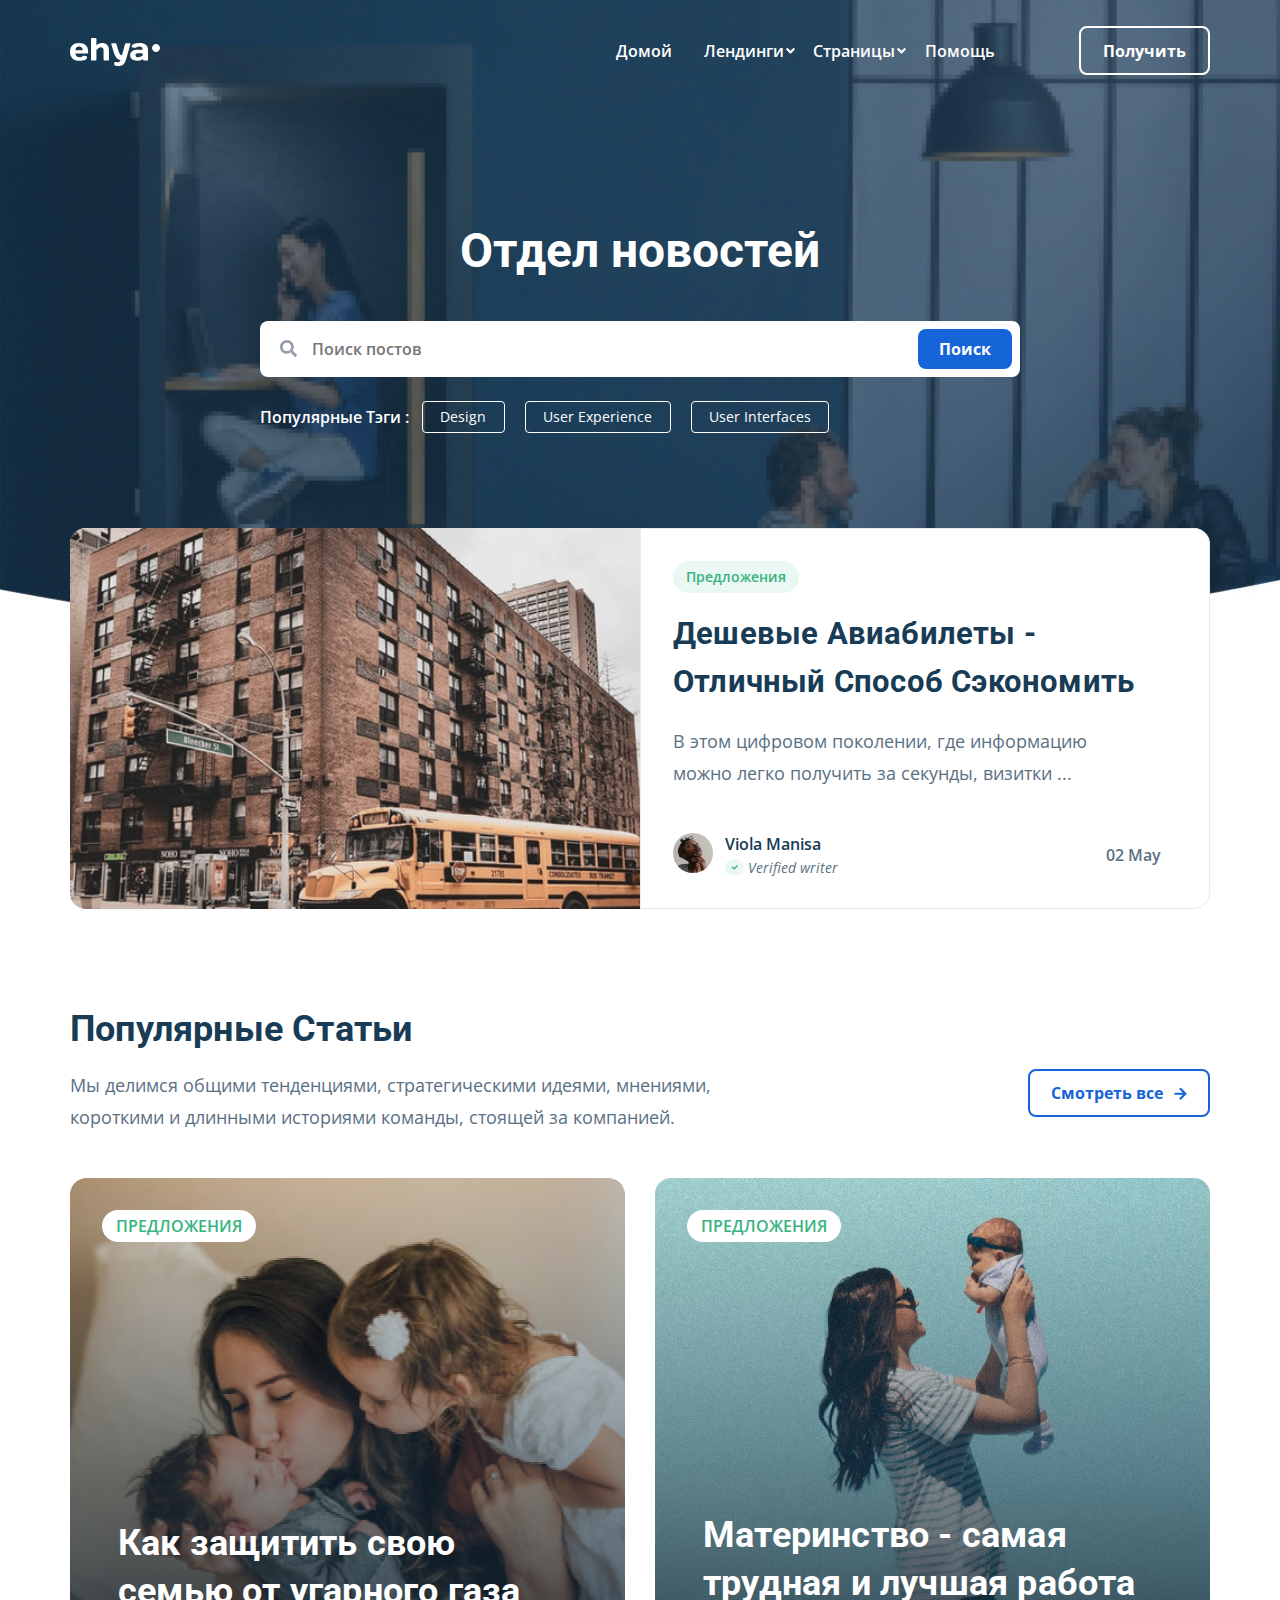
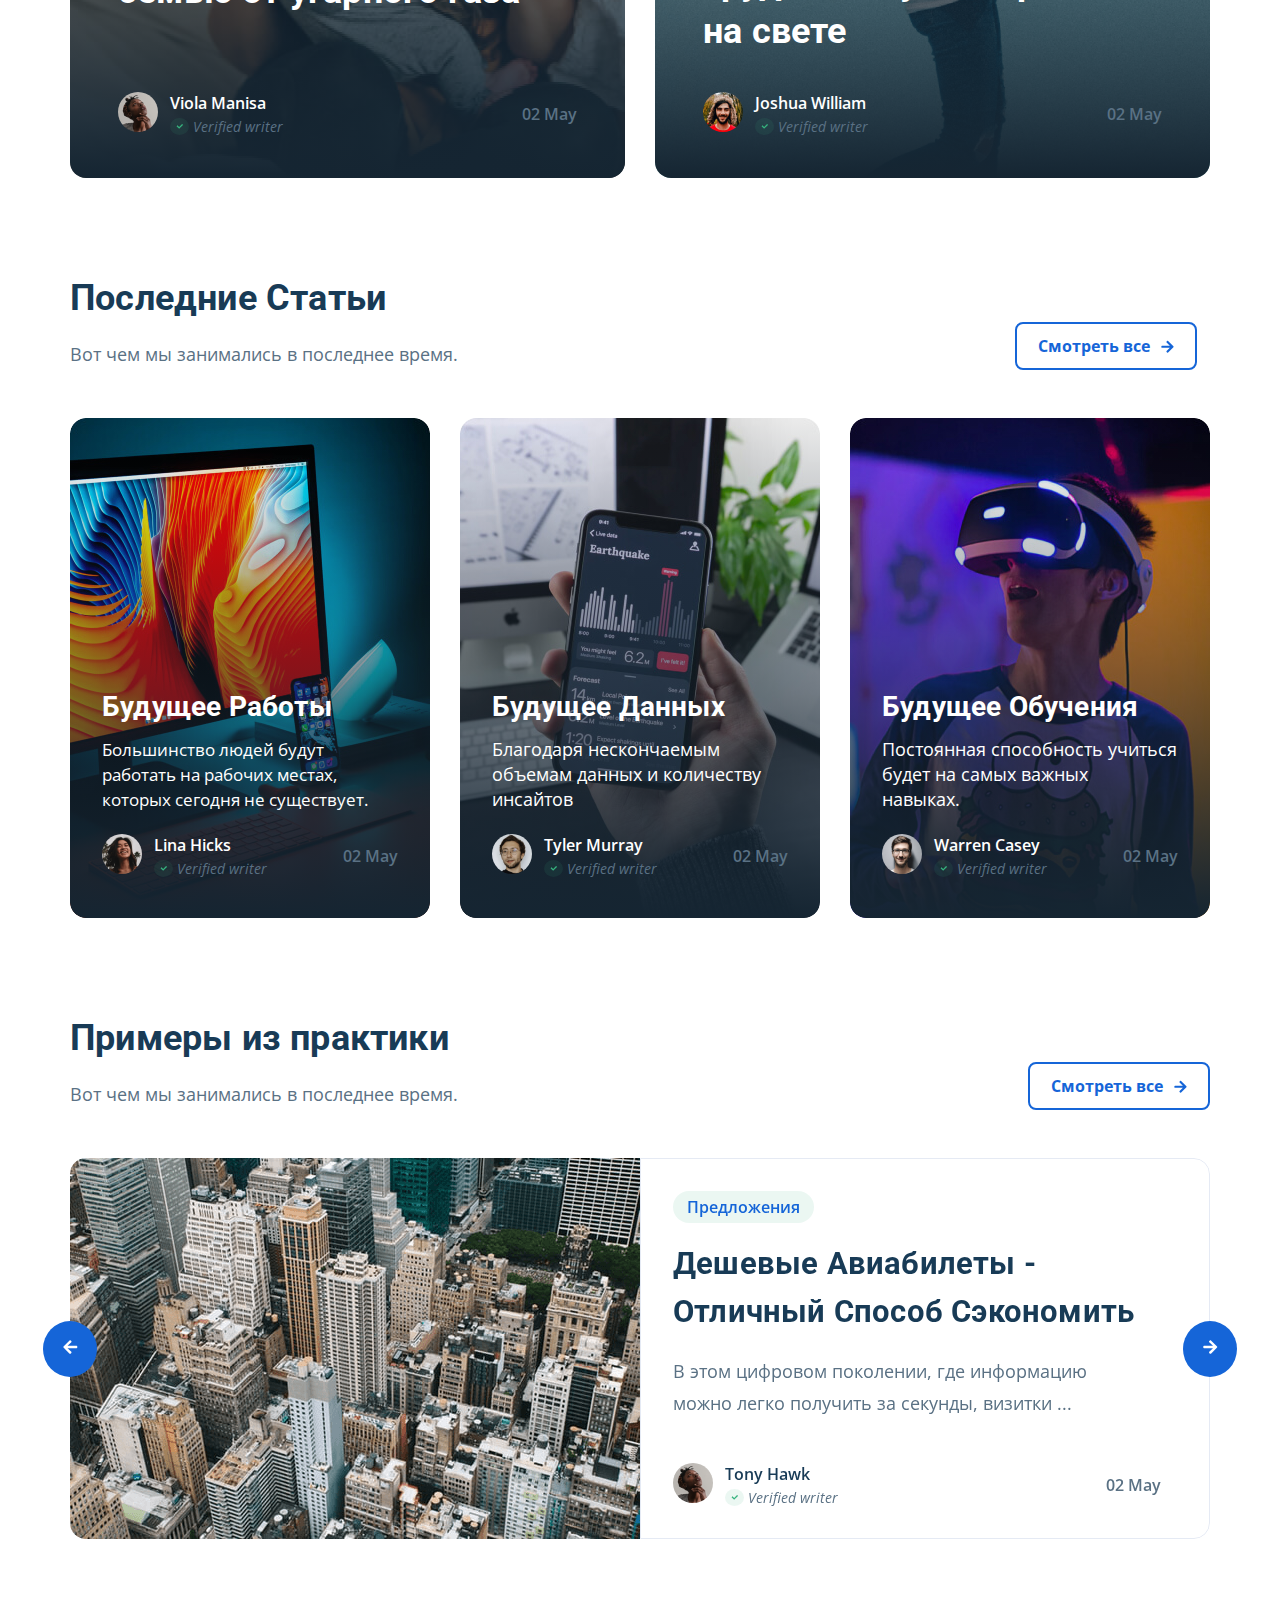
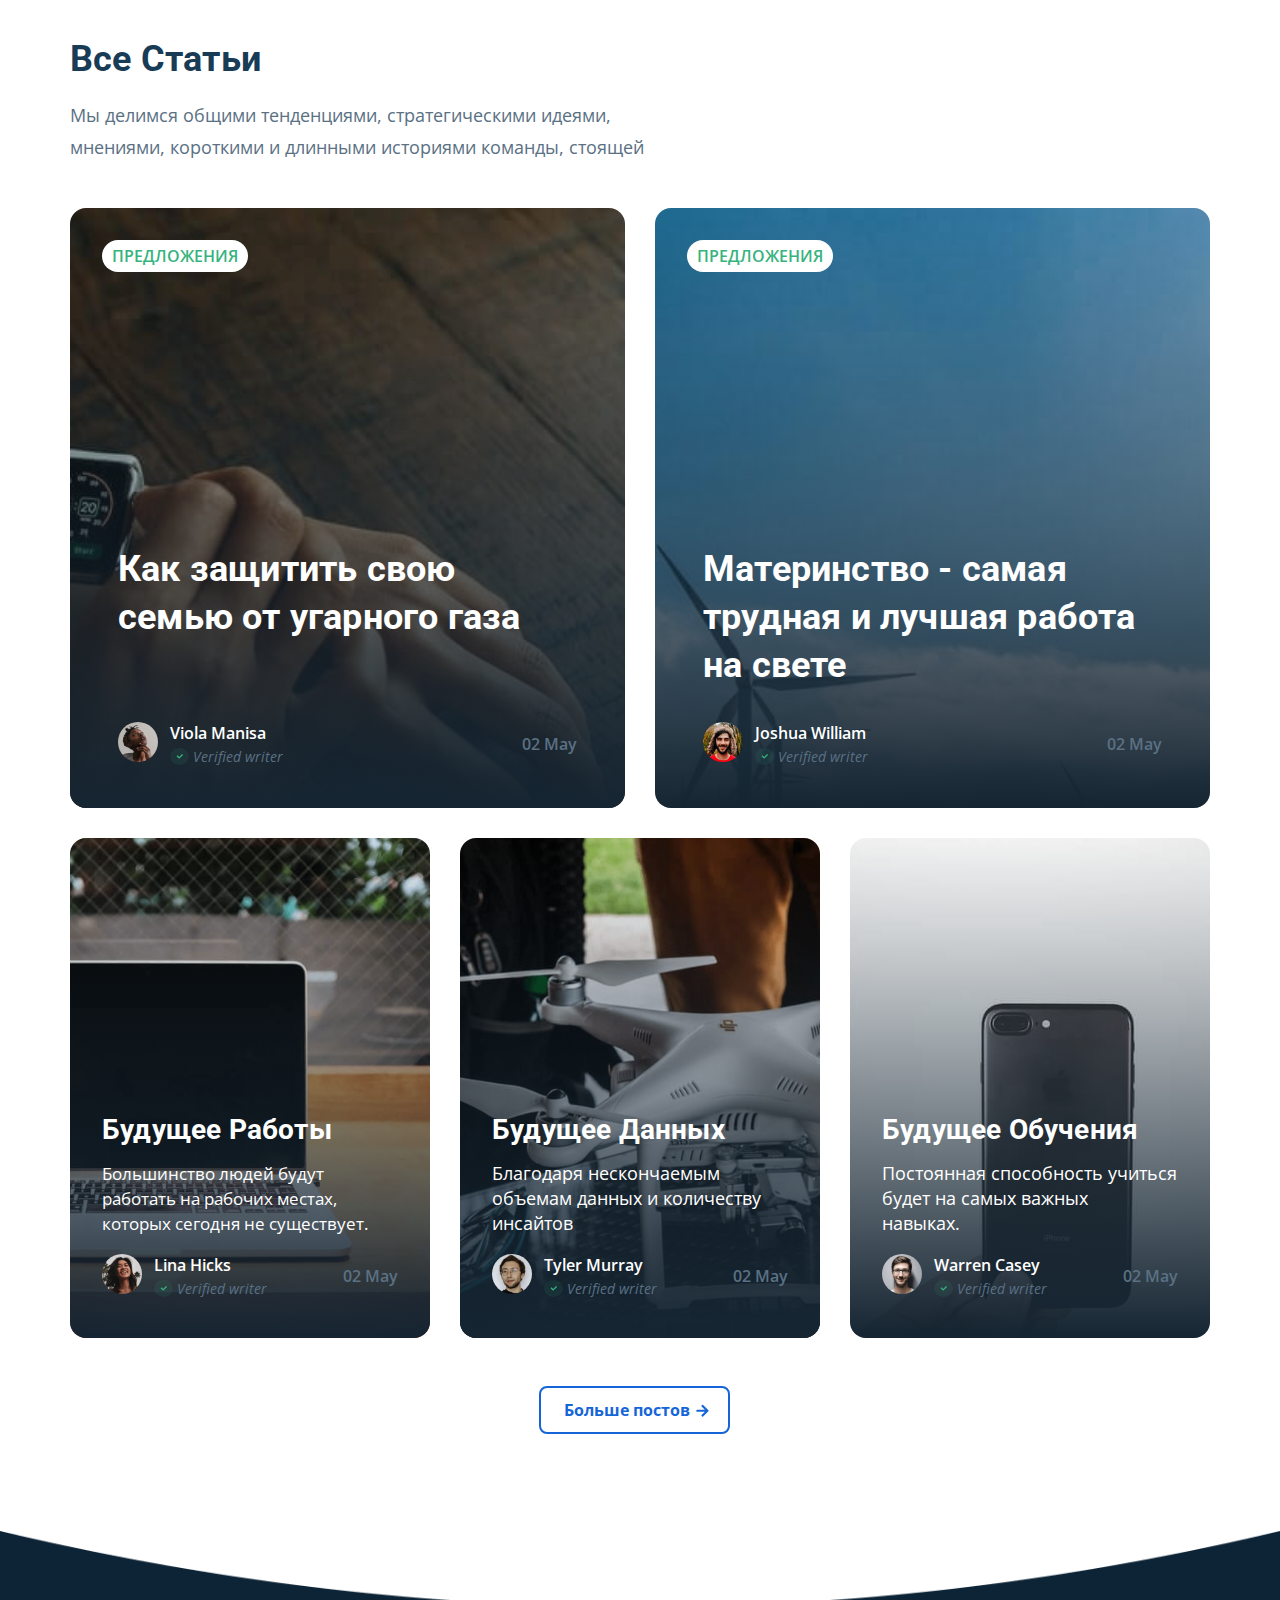
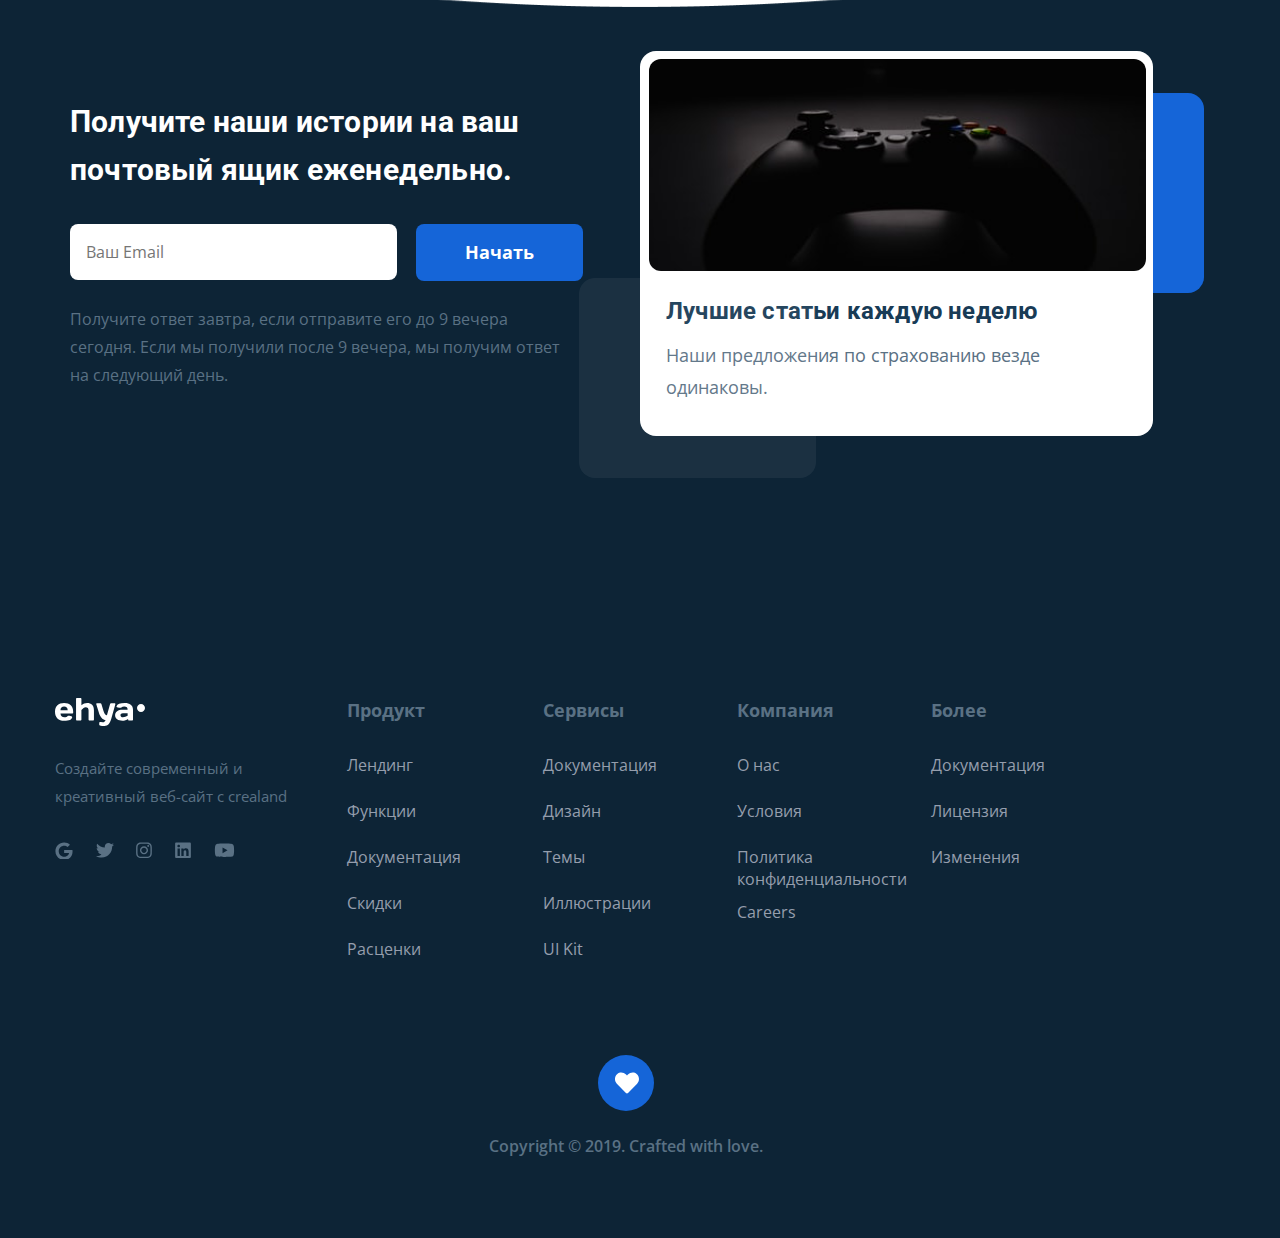
==== commit bf089a88: "fixed bugs" ====
--- a/index.html
+++ b/index.html
@@ -17,12 +17,10 @@
       onload="this.media='all'"
     />
     <link rel="stylesheet" href="src/css/swiper-bundle.min.css" />
-    <link rel="stylesheet" href="src/css/aos.css" />
-    <link rel="stylesheet" href="src/css/style.css?v1.10" />
+    <link rel="stylesheet" href="src/css/style.css?v1.13" />
     <link rel="icon" href="src/img/favicon.ico" />
     <script defer src="src/js/jquery-3.6.0.min.js"></script>
     <script defer src="src/js/swiper-bundle.min.js"></script>
-    <script defer src="src/js/aos.js"></script>
     <script defer src="src/js/jquery.mask.min.js"></script>
     <script defer src="src/js/jquery.validate.min.js"></script>
     <script defer src="src/js/main.js"></script>
@@ -238,13 +236,7 @@
         </div>
         <!-- /.popular__about -->
         <div class="popular__wrapper">
-          <a
-            href="details.html"
-            data-aos-duration="1500"
-            data-aos="fade-right"
-            target="_blank"
-            class="popular__link"
-          >
+          <a href="details.html" target="_blank" class="popular__link">
             <div class="popular-article">
               <span class="popular-article__offer">Предложения</span>
               <h3 class="popular-article__title">
@@ -282,13 +274,7 @@
             </div>
           </a>
           <!-- /.popular__article -->
-          <a
-            href="details.html"
-            data-aos-duration="1500"
-            data-aos="fade-left"
-            target="_blank"
-            class="popular__link"
-          >
+          <a href="details.html" target="_blank" class="popular__link">
             <div class="popular-article popular-article--second">
               <span class="popular-article__offer">Предложения</span>
               <h3 class="popular-article__title">
@@ -358,13 +344,7 @@
         </div>
         <!-- /.about -->
         <div class="recent__wrapper">
-          <a
-            href="details.html"
-            data-aos-duration="1500"
-            data-aos="fade-down"
-            target="_blank"
-            class="recent__wrap"
-          >
+          <a href="details.html" target="_blank" class="recent__wrap">
             <div class="recent__article">
               <h3 class="recent__title">Будущее Работы</h3>
               <p class="recent__text">
@@ -405,13 +385,7 @@
             </div>
             <!-- /.recent__article -->
           </a>
-          <a
-            href="details.html"
-            data-aos-duration="1500"
-            data-aos="fade-down"
-            target="_blank"
-            class="recent__wrap"
-          >
+          <a href="details.html" target="_blank" class="recent__wrap">
             <div class="recent__article recent__article--second">
               <h3 class="recent__title">Будущее Данных</h3>
               <p class="recent__text recent__text--big">
@@ -451,13 +425,7 @@
             </div>
             <!-- /.recent__article -->
           </a>
-          <a
-            href="details.html"
-            data-aos-duration="1500"
-            data-aos="fade-down"
-            target="_blank"
-            class="recent__wrap"
-          >
+          <a href="details.html" target="_blank" class="recent__wrap">
             <div class="recent__article recent__article--third">
               <h3 class="recent__title">Будущее Обучения</h3>
               <p class="recent__text recent__text--big">
@@ -728,11 +696,7 @@
         </div>
         <!-- /.all-articles__info -->
         <div class="all-articles__wrapper">
-          <div
-            class="all-articles-main all-articles-main--first"
-            data-aos-duration="1500"
-            data-aos="fade-right"
-          >
+          <div class="all-articles-main all-articles-main--first">
             <span class="all-articles-main__offer">Предложения</span>
             <h3 class="all-articles-main__title">
               Как защитить свою семью от угарного газа
@@ -770,11 +734,7 @@
             <!-- /.author -->
           </div>
           <!-- /.all-articles-main -->
-          <div
-            class="all-articles-main all-articles-main--second"
-            data-aos-duration="1500"
-            data-aos="fade-left"
-          >
+          <div class="all-articles-main all-articles-main--second">
             <span class="all-articles-main__offer">Предложения</span>
             <h3 class="all-articles-main__title">
               Материнство - самая трудная и лучшая работа на свете
@@ -812,11 +772,7 @@
             <!-- /.author -->
           </div>
           <!-- /.all-articles-main -->
-          <div
-            class="all-articles-secondary all-articles-secondary--third"
-            data-aos-duration="1500"
-            data-aos="fade-right"
-          >
+          <div class="all-articles-secondary all-articles-secondary--third">
             <h2 class="all-articles-secondary__title">Будущее Работы</h2>
             <p class="all-articles-secondary__text">
               Большинство людей будут работать на рабочих местах, которых
@@ -855,11 +811,7 @@
             <!-- /.author -->
           </div>
           <!-- /.all-articles-secondary -->
-          <div
-            class="all-articles-secondary all-articles-secondary--fourth"
-            data-aos-duration="1500"
-            data-aos="fade-up"
-          >
+          <div class="all-articles-secondary all-articles-secondary--fourth">
             <h2
               class="all-articles-secondary__title all-articles-secondary__title--media"
             >
@@ -903,11 +855,7 @@
             <!-- /.author -->
           </div>
           <!-- /.all-articles-secondary -->
-          <div
-            class="all-articles-secondary all-articles-secondary--fifth"
-            data-aos-duration="1500"
-            data-aos="fade-left"
-          >
+          <div class="all-articles-secondary all-articles-secondary--fifth">
             <h2
               class="all-articles-secondary__title all-articles-secondary__title--media"
             >
@@ -1200,6 +1148,7 @@
               class="modal__input"
               placeholder="ФИО*"
               required
+              minlength="2"
             />
           </div>
           <!-- /.modal__input-group -->
@@ -1220,6 +1169,7 @@
               class="phone modal__input"
               placeholder="Номер телефона*"
               required
+              minlength="18"
             />
           </div>
           <!-- /.modal__input-group -->
--- a/src/css/style.css
+++ b/src/css/style.css
@@ -1,9 +1,9 @@
 /*! normalize.css v8.0.1 | MIT License | github.com/necolas/normalize.css */
-/* Document
+/* Document
    ========================================================================== */
-/**
- * 1. Correct the line height in all browsers.
- * 2. Prevent adjustments of font size after orientation changes in iOS.
+/**
+ * 1. Correct the line height in all browsers.
+ * 2. Prevent adjustments of font size after orientation changes in iOS.
  */
 html {
   line-height: 1.15;
@@ -12,39 +12,40 @@
   /* 2 */
 }
 
-/* Sections
+/* Sections
    ========================================================================== */
-/**
- * Remove the margin in all browsers.
+/**
+ * Remove the margin in all browsers.
  */
 body {
   margin: 0;
 }
 
-/**
- * Render the `main` element consistently in IE.
+/**
+ * Render the `main` element consistently in IE.
  */
 main {
   display: block;
 }
 
-/**
- * Correct the font size and margin on `h1` elements within `section` and
- * `article` contexts in Chrome, Firefox, and Safari.
+/**
+ * Correct the font size and margin on `h1` elements within `section` and
+ * `article` contexts in Chrome, Firefox, and Safari.
  */
 h1 {
   font-size: 2em;
   margin: 0.67em 0;
 }
 
-/* Grouping content
+/* Grouping content
    ========================================================================== */
-/**
- * 1. Add the correct box sizing in Firefox.
- * 2. Show the overflow in Edge and IE.
+/**
+ * 1. Add the correct box sizing in Firefox.
+ * 2. Show the overflow in Edge and IE.
  */
 hr {
-  box-sizing: content-box;
+  -webkit-box-sizing: content-box;
+          box-sizing: content-box;
   /* 1 */
   height: 0;
   /* 1 */
@@ -52,9 +53,9 @@
   /* 2 */
 }
 
-/**
- * 1. Correct the inheritance and scaling of font size in all browsers.
- * 2. Correct the odd `em` font sizing in all browsers.
+/**
+ * 1. Correct the inheritance and scaling of font size in all browsers.
+ * 2. Correct the odd `em` font sizing in all browsers.
  */
 pre {
   font-family: monospace, monospace;
@@ -63,39 +64,40 @@
   /* 2 */
 }
 
-/* Text-level semantics
+/* Text-level semantics
    ========================================================================== */
-/**
- * Remove the gray background on active links in IE 10.
+/**
+ * Remove the gray background on active links in IE 10.
  */
 a {
   background-color: transparent;
 }
 
-/**
- * 1. Remove the bottom border in Chrome 57-
- * 2. Add the correct text decoration in Chrome, Edge, IE, Opera, and Safari.
+/**
+ * 1. Remove the bottom border in Chrome 57-
+ * 2. Add the correct text decoration in Chrome, Edge, IE, Opera, and Safari.
  */
 abbr[title] {
   border-bottom: none;
   /* 1 */
   text-decoration: underline;
   /* 2 */
-  text-decoration: underline dotted;
+  -webkit-text-decoration: underline dotted;
+          text-decoration: underline dotted;
   /* 2 */
 }
 
-/**
- * Add the correct font weight in Chrome, Edge, and Safari.
+/**
+ * Add the correct font weight in Chrome, Edge, and Safari.
  */
 b,
 strong {
   font-weight: bolder;
 }
 
-/**
- * 1. Correct the inheritance and scaling of font size in all browsers.
- * 2. Correct the odd `em` font sizing in all browsers.
+/**
+ * 1. Correct the inheritance and scaling of font size in all browsers.
+ * 2. Correct the odd `em` font sizing in all browsers.
  */
 code,
 kbd,
@@ -106,16 +108,16 @@
   /* 2 */
 }
 
-/**
- * Add the correct font size in all browsers.
+/**
+ * Add the correct font size in all browsers.
  */
 small {
   font-size: 80%;
 }
 
-/**
- * Prevent `sub` and `sup` elements from affecting the line height in
- * all browsers.
+/**
+ * Prevent `sub` and `sup` elements from affecting the line height in
+ * all browsers.
  */
 sub,
 sup {
@@ -133,20 +135,20 @@
   top: -0.5em;
 }
 
-/* Embedded content
+/* Embedded content
    ========================================================================== */
-/**
- * Remove the border on images inside links in IE 10.
+/**
+ * Remove the border on images inside links in IE 10.
  */
 img {
   border-style: none;
 }
 
-/* Forms
+/* Forms
    ========================================================================== */
-/**
- * 1. Change the font styles in all browsers.
- * 2. Remove the margin in Firefox and Safari.
+/**
+ * 1. Change the font styles in all browsers.
+ * 2. Remove the margin in Firefox and Safari.
  */
 button,
 input,
@@ -163,9 +165,9 @@
   /* 2 */
 }
 
-/**
- * Show the overflow in IE.
- * 1. Show the overflow in Edge.
+/**
+ * Show the overflow in IE.
+ * 1. Show the overflow in Edge.
  */
 button,
 input {
@@ -173,9 +175,9 @@
   overflow: visible;
 }
 
-/**
- * Remove the inheritance of text transform in Edge, Firefox, and IE.
- * 1. Remove the inheritance of text transform in Firefox.
+/**
+ * Remove the inheritance of text transform in Edge, Firefox, and IE.
+ * 1. Remove the inheritance of text transform in Firefox.
  */
 button,
 select {
@@ -183,8 +185,8 @@
   text-transform: none;
 }
 
-/**
- * Correct the inability to style clickable types in iOS and Safari.
+/**
+ * Correct the inability to style clickable types in iOS and Safari.
  */
 button,
 [type="button"],
@@ -193,8 +195,8 @@
   -webkit-appearance: button;
 }
 
-/**
- * Remove the inner border and padding in Firefox.
+/**
+ * Remove the inner border and padding in Firefox.
  */
 button::-moz-focus-inner,
 [type="button"]::-moz-focus-inner,
@@ -204,8 +206,8 @@
   padding: 0;
 }
 
-/**
- * Restore the focus styles unset by the previous rule.
+/**
+ * Restore the focus styles unset by the previous rule.
  */
 button:-moz-focusring,
 [type="button"]:-moz-focusring,
@@ -214,21 +216,22 @@
   outline: 1px dotted ButtonText;
 }
 
-/**
- * Correct the padding in Firefox.
+/**
+ * Correct the padding in Firefox.
  */
 fieldset {
   padding: 0.35em 0.75em 0.625em;
 }
 
-/**
- * 1. Correct the text wrapping in Edge and IE.
- * 2. Correct the color inheritance from `fieldset` elements in IE.
- * 3. Remove the padding so developers are not caught out when they zero out
- *    `fieldset` elements in all browsers.
+/**
+ * 1. Correct the text wrapping in Edge and IE.
+ * 2. Correct the color inheritance from `fieldset` elements in IE.
+ * 3. Remove the padding so developers are not caught out when they zero out
+ *    `fieldset` elements in all browsers.
  */
 legend {
-  box-sizing: border-box;
+  -webkit-box-sizing: border-box;
+          box-sizing: border-box;
   /* 1 */
   color: inherit;
   /* 2 */
@@ -242,43 +245,44 @@
   /* 1 */
 }
 
-/**
- * Add the correct vertical alignment in Chrome, Firefox, and Opera.
+/**
+ * Add the correct vertical alignment in Chrome, Firefox, and Opera.
  */
 progress {
   vertical-align: baseline;
 }
 
-/**
- * Remove the default vertical scrollbar in IE 10+.
+/**
+ * Remove the default vertical scrollbar in IE 10+.
  */
 textarea {
   overflow: auto;
 }
 
-/**
- * 1. Add the correct box sizing in IE 10.
- * 2. Remove the padding in IE 10.
+/**
+ * 1. Add the correct box sizing in IE 10.
+ * 2. Remove the padding in IE 10.
  */
 [type="checkbox"],
 [type="radio"] {
-  box-sizing: border-box;
+  -webkit-box-sizing: border-box;
+          box-sizing: border-box;
   /* 1 */
   padding: 0;
   /* 2 */
 }
 
-/**
- * Correct the cursor style of increment and decrement buttons in Chrome.
+/**
+ * Correct the cursor style of increment and decrement buttons in Chrome.
  */
 [type="number"]::-webkit-inner-spin-button,
 [type="number"]::-webkit-outer-spin-button {
   height: auto;
 }
 
-/**
- * 1. Correct the odd appearance in Chrome and Safari.
- * 2. Correct the outline style in Safari.
+/**
+ * 1. Correct the odd appearance in Chrome and Safari.
+ * 2. Correct the outline style in Safari.
  */
 [type="search"] {
   -webkit-appearance: textfield;
@@ -287,16 +291,16 @@
   /* 2 */
 }
 
-/**
- * Remove the inner padding in Chrome and Safari on macOS.
+/**
+ * Remove the inner padding in Chrome and Safari on macOS.
  */
 [type="search"]::-webkit-search-decoration {
   -webkit-appearance: none;
 }
 
-/**
- * 1. Correct the inability to style clickable types in iOS and Safari.
- * 2. Change font properties to `inherit` in Safari.
+/**
+ * 1. Correct the inability to style clickable types in iOS and Safari.
+ * 2. Change font properties to `inherit` in Safari.
  */
 ::-webkit-file-upload-button {
   -webkit-appearance: button;
@@ -305,40 +309,41 @@
   /* 2 */
 }
 
-/* Interactive
+/* Interactive
    ========================================================================== */
-/*
- * Add the correct display in Edge, IE 10+, and Firefox.
+/*
+ * Add the correct display in Edge, IE 10+, and Firefox.
  */
 details {
   display: block;
 }
 
-/*
- * Add the correct display in all browsers.
+/*
+ * Add the correct display in all browsers.
  */
 summary {
   display: list-item;
 }
 
-/* Misc
+/* Misc
    ========================================================================== */
-/**
- * Add the correct display in IE 10+.
+/**
+ * Add the correct display in IE 10+.
  */
 template {
   display: none;
 }
 
-/**
- * Add the correct display in IE 10.
+/**
+ * Add the correct display in IE 10.
  */
 [hidden] {
   display: none;
 }
 
 * {
-  box-sizing: border-box;
+  -webkit-box-sizing: border-box;
+          box-sizing: border-box;
 }
 
 body {
@@ -359,6 +364,7 @@
 
 button {
   outline: none;
+  cursor: pointer;
 }
 
 .header {
@@ -373,8 +379,10 @@
   min-height: 743px;
   max-height: 743px;
   z-index: -1;
-  object-fit: cover;
-  object-position: 65% 90%;
+  -o-object-fit: cover;
+     object-fit: cover;
+  -o-object-position: 65% 90%;
+     object-position: 65% 90%;
 }
 
 .header__bg--details {
@@ -383,10 +391,16 @@
 }
 
 .header__wrapper {
+  display: -webkit-box;
+  display: -ms-flexbox;
   display: flex;
   padding: 26px 0;
-  justify-content: space-between;
-  align-items: center;
+  -webkit-box-pack: justify;
+      -ms-flex-pack: justify;
+          justify-content: space-between;
+  -webkit-box-align: center;
+      -ms-flex-align: center;
+          align-items: center;
   margin-bottom: 120px;
 }
 
@@ -414,8 +428,12 @@
 }
 
 .navbar {
-  display: flex;
-  justify-content: space-between;
+  display: -webkit-box;
+  display: -ms-flexbox;
+  display: flex;
+  -webkit-box-pack: justify;
+      -ms-flex-pack: justify;
+          justify-content: space-between;
   width: 594px;
 }
 
@@ -433,9 +451,14 @@
 }
 
 .navbar-mobile__list {
-  display: flex;
-  align-items: center;
-  flex-wrap: wrap;
+  display: -webkit-box;
+  display: -ms-flexbox;
+  display: flex;
+  -webkit-box-align: center;
+      -ms-flex-align: center;
+          align-items: center;
+  -ms-flex-wrap: wrap;
+      flex-wrap: wrap;
   width: 100%;
   height: 100%;
   padding: 0;
@@ -447,11 +470,18 @@
 }
 
 .navbar-grid {
+  display: -webkit-box;
+  display: -ms-flexbox;
   display: flex;
   width: 100%;
-  flex-wrap: wrap;
-  justify-content: center;
-  align-items: center;
+  -ms-flex-wrap: wrap;
+      flex-wrap: wrap;
+  -webkit-box-pack: center;
+      -ms-flex-pack: center;
+          justify-content: center;
+  -webkit-box-align: center;
+      -ms-flex-align: center;
+          align-items: center;
   min-height: 500px;
   height: 100%;
   overflow-y: scroll;
@@ -459,16 +489,24 @@
 
 .navbar__list {
   list-style-type: none;
-  display: flex;
-  justify-content: space-between;
+  display: -webkit-box;
+  display: -ms-flexbox;
+  display: flex;
+  -webkit-box-pack: justify;
+      -ms-flex-pack: justify;
+          justify-content: space-between;
   padding: 13px 0;
   margin: 0;
   width: 381px;
 }
 
 .navbar__item {
-  display: flex;
-  align-items: center;
+  display: -webkit-box;
+  display: -ms-flexbox;
+  display: flex;
+  -webkit-box-align: center;
+      -ms-flex-align: center;
+          align-items: center;
   font-weight: 600;
   font-size: 16px;
   line-height: 22px;
@@ -480,7 +518,8 @@
 
 .navbar__item--menu:hover .submenu {
   opacity: 1;
-  transform: scaleY(1);
+  -webkit-transform: scaleY(1);
+          transform: scaleY(1);
 }
 
 .navbar__item--second {
@@ -489,7 +528,8 @@
 
 .navbar__item--second:hover .submenu-second {
   opacity: 1;
-  transform: scaleY(1);
+  -webkit-transform: scaleY(1);
+          transform: scaleY(1);
 }
 
 .navbar__link {
@@ -522,10 +562,17 @@
 }
 
 .search__wrapper {
-  display: flex;
-  justify-content: flex-start;
-  align-items: center;
-  flex-wrap: wrap;
+  display: -webkit-box;
+  display: -ms-flexbox;
+  display: flex;
+  -webkit-box-pack: start;
+      -ms-flex-pack: start;
+          justify-content: flex-start;
+  -webkit-box-align: center;
+      -ms-flex-align: center;
+          align-items: center;
+  -ms-flex-wrap: wrap;
+      flex-wrap: wrap;
 }
 
 .search__title {
@@ -541,6 +588,8 @@
 
 .search__list {
   list-style-type: none;
+  display: -webkit-box;
+  display: -ms-flexbox;
   display: flex;
   padding: 0;
   margin: 0;
@@ -591,7 +640,8 @@
 .form__img {
   position: absolute;
   top: 50%;
-  transform: translateY(-50%);
+  -webkit-transform: translateY(-50%);
+          transform: translateY(-50%);
   left: 20px;
   height: 18px;
 }
@@ -600,7 +650,8 @@
   position: absolute;
   top: 50%;
   right: 8px;
-  transform: translateY(-50%);
+  -webkit-transform: translateY(-50%);
+          transform: translateY(-50%);
   padding: 9px 21px;
   background: #1565D8;
   border: none;
@@ -621,9 +672,12 @@
   z-index: 5;
   width: 180px;
   opacity: 0;
-  transform: scaleY(0);
-  transform-origin: 0 0;
-  transition: 1s ease-in-out;
+  -webkit-transform: scaleY(0);
+          transform: scaleY(0);
+  -webkit-transform-origin: 0 0;
+          transform-origin: 0 0;
+  -webkit-transition: 0.4s cubic-bezier(0.55, 0.055, 0.675, 0.19);
+  transition: 0.4s cubic-bezier(0.55, 0.055, 0.675, 0.19);
   height: 100%;
   list-style-type: none;
   margin: 0;
@@ -633,10 +687,17 @@
 }
 
 .submenu--mobile {
-  display: flex;
-  flex-direction: column;
+  display: -webkit-box;
+  display: -ms-flexbox;
+  display: flex;
+  -webkit-box-orient: vertical;
+  -webkit-box-direction: normal;
+      -ms-flex-direction: column;
+          flex-direction: column;
   width: 100%;
-  align-items: center;
+  -webkit-box-align: center;
+      -ms-flex-align: center;
+          align-items: center;
   padding: 0;
 }
 
@@ -648,9 +709,12 @@
   z-index: 5;
   width: 180px;
   opacity: 0;
-  transform: scaleY(0);
-  transform-origin: 0 0;
-  transition: 1s ease-in-out;
+  -webkit-transform: scaleY(0);
+          transform: scaleY(0);
+  -webkit-transform-origin: 0 0;
+          transform-origin: 0 0;
+  -webkit-transition: 0.4s cubic-bezier(0.3, 0.04, 0.675, 0.19);
+  transition: 0.4s cubic-bezier(0.3, 0.04, 0.675, 0.19);
   height: 100%;
   list-style-type: none;
   margin: 0;
@@ -659,10 +723,17 @@
 }
 
 .submenu-second--mobile {
-  display: flex;
-  flex-direction: column;
+  display: -webkit-box;
+  display: -ms-flexbox;
+  display: flex;
+  -webkit-box-orient: vertical;
+  -webkit-box-direction: normal;
+      -ms-flex-direction: column;
+          flex-direction: column;
   width: 100%;
-  align-items: center;
+  -webkit-box-align: center;
+      -ms-flex-align: center;
+          align-items: center;
   padding: 0;
 }
 
@@ -672,8 +743,12 @@
 }
 
 .offers-grid {
-  display: flex;
-  justify-content: space-between;
+  display: -webkit-box;
+  display: -ms-flexbox;
+  display: flex;
+  -webkit-box-pack: justify;
+      -ms-flex-pack: justify;
+          justify-content: space-between;
   border-radius: 16px;
   overflow: hidden;
   background: #FFFFFF;
@@ -681,11 +756,21 @@
 }
 
 .offers__wrapper {
-  display: flex;
-  flex-wrap: wrap;
-  flex-direction: column;
-  align-items: start;
-  justify-content: start;
+  display: -webkit-box;
+  display: -ms-flexbox;
+  display: flex;
+  -ms-flex-wrap: wrap;
+      flex-wrap: wrap;
+  -webkit-box-orient: vertical;
+  -webkit-box-direction: normal;
+      -ms-flex-direction: column;
+          flex-direction: column;
+  -webkit-box-align: start;
+      -ms-flex-align: start;
+          align-items: start;
+  -webkit-box-pack: start;
+      -ms-flex-pack: start;
+          justify-content: start;
   border-radius: 0 16px 16px 0;
   border: 1px solid #E5EAF4;
   padding: 32px 48px 31px 32px;
@@ -718,7 +803,8 @@
 }
 
 .offers__img {
-  object-fit: cover;
+  -o-object-fit: cover;
+     object-fit: cover;
   width: 50%;
 }
 
@@ -733,9 +819,15 @@
 }
 
 .author {
-  display: flex;
-  justify-content: space-between;
-  align-items: center;
+  display: -webkit-box;
+  display: -ms-flexbox;
+  display: flex;
+  -webkit-box-pack: justify;
+      -ms-flex-pack: justify;
+          justify-content: space-between;
+  -webkit-box-align: center;
+      -ms-flex-align: center;
+          align-items: center;
   height: 45px;
   width: 100%;
 }
@@ -743,11 +835,14 @@
 .author__avatar {
   width: 40px;
   height: 40px;
-  object-fit: cover;
+  -o-object-fit: cover;
+     object-fit: cover;
   border-radius: 50%;
 }
 
 .author__profile {
+  display: -webkit-box;
+  display: -ms-flexbox;
   display: flex;
 }
 
@@ -771,8 +866,12 @@
 }
 
 .verify {
-  display: flex;
-  align-items: center;
+  display: -webkit-box;
+  display: -ms-flexbox;
+  display: flex;
+  -webkit-box-align: center;
+      -ms-flex-align: center;
+          align-items: center;
   padding-top: 3px;
 }
 
@@ -797,17 +896,31 @@
 }
 
 .popular__about {
-  display: flex;
-  align-items: flex-end;
-  justify-content: space-between;
+  display: -webkit-box;
+  display: -ms-flexbox;
+  display: flex;
+  -webkit-box-align: end;
+      -ms-flex-align: end;
+          align-items: flex-end;
+  -webkit-box-pack: justify;
+      -ms-flex-pack: justify;
+          justify-content: space-between;
   margin-bottom: 45px;
 }
 
 .popular__info {
-  display: flex;
-  flex-direction: column;
-  justify-content: space-between;
-  flex-wrap: wrap;
+  display: -webkit-box;
+  display: -ms-flexbox;
+  display: flex;
+  -webkit-box-orient: vertical;
+  -webkit-box-direction: normal;
+      -ms-flex-direction: column;
+          flex-direction: column;
+  -webkit-box-pack: justify;
+      -ms-flex-pack: justify;
+          justify-content: space-between;
+  -ms-flex-wrap: wrap;
+      flex-wrap: wrap;
   width: 660px;
 }
 
@@ -835,13 +948,21 @@
 }
 
 .popular__wrapper {
-  display: flex;
-  justify-content: space-between;
+  display: -webkit-box;
+  display: -ms-flexbox;
+  display: flex;
+  -webkit-box-pack: justify;
+      -ms-flex-pack: justify;
+          justify-content: space-between;
 }
 
 .button {
-  display: flex;
-  align-items: center;
+  display: -webkit-box;
+  display: -ms-flexbox;
+  display: flex;
+  -webkit-box-align: center;
+      -ms-flex-align: center;
+          align-items: center;
   margin-bottom: 16px;
   padding: 11px 21px;
   background: none;
@@ -854,9 +975,16 @@
 }
 
 .popular-article {
-  display: flex;
-  flex-direction: column;
-  justify-content: space-between;
+  display: -webkit-box;
+  display: -ms-flexbox;
+  display: flex;
+  -webkit-box-orient: vertical;
+  -webkit-box-direction: normal;
+      -ms-flex-direction: column;
+          flex-direction: column;
+  -webkit-box-pack: justify;
+      -ms-flex-pack: justify;
+          justify-content: space-between;
   position: relative;
   width: 555px;
   min-height: 600px;
@@ -870,7 +998,8 @@
 
 .popular-article--second {
   background-image: url(../img/popular/popular-item-2.jpg);
-  object-fit: cover;
+  -o-object-fit: cover;
+     object-fit: cover;
   padding-top: 333px;
 }
 
@@ -881,6 +1010,7 @@
   top: 0;
   width: 100%;
   height: 100%;
+  background: -webkit-gradient(linear, left top, left bottom, from(rgba(24, 59, 86, 0.0001)), color-stop(45.38%, rgba(22, 49, 70, 0.453847)), to(#152532));
   background: linear-gradient(180deg, rgba(24, 59, 86, 0.0001) 0%, rgba(22, 49, 70, 0.453847) 45.38%, #152532 100%);
   z-index: -1;
   border-radius: 16px;
@@ -928,8 +1058,12 @@
 }
 
 .recent__wrapper {
-  display: flex;
-  justify-content: space-between;
+  display: -webkit-box;
+  display: -ms-flexbox;
+  display: flex;
+  -webkit-box-pack: justify;
+      -ms-flex-pack: justify;
+          justify-content: space-between;
 }
 
 .recent__article {
@@ -937,7 +1071,8 @@
   width: 360px;
   min-height: 500px;
   background-repeat: no-repeat;
-  object-fit: cover;
+  -o-object-fit: cover;
+     object-fit: cover;
   overflow: hidden;
   padding: 271px 32px 40px 32px;
   background-image: url(../img/recent/recent-bg.jpg);
@@ -955,6 +1090,7 @@
   height: 100%;
   z-index: -1;
   border-radius: 16px;
+  background: -webkit-gradient(linear, left top, left bottom, from(rgba(24, 59, 86, 0.0001)), to(#152532));
   background: linear-gradient(180deg, rgba(24, 59, 86, 0.0001) 0%, #152532 100%);
 }
 
@@ -1002,17 +1138,31 @@
 }
 
 .about {
-  display: flex;
-  align-items: flex-end;
-  justify-content: space-between;
+  display: -webkit-box;
+  display: -ms-flexbox;
+  display: flex;
+  -webkit-box-align: end;
+      -ms-flex-align: end;
+          align-items: flex-end;
+  -webkit-box-pack: justify;
+      -ms-flex-pack: justify;
+          justify-content: space-between;
   margin-bottom: 48px;
 }
 
 .about__info {
-  display: flex;
-  flex-direction: column;
-  justify-content: space-between;
-  flex-wrap: wrap;
+  display: -webkit-box;
+  display: -ms-flexbox;
+  display: flex;
+  -webkit-box-orient: vertical;
+  -webkit-box-direction: normal;
+      -ms-flex-direction: column;
+          flex-direction: column;
+  -webkit-box-pack: justify;
+      -ms-flex-pack: justify;
+          justify-content: space-between;
+  -ms-flex-wrap: wrap;
+      flex-wrap: wrap;
   width: 660px;
 }
 
@@ -1040,8 +1190,12 @@
 }
 
 .about__wrapper {
-  display: flex;
-  justify-content: space-between;
+  display: -webkit-box;
+  display: -ms-flexbox;
+  display: flex;
+  -webkit-box-pack: justify;
+      -ms-flex-pack: justify;
+          justify-content: space-between;
 }
 
 .author__name--recent {
@@ -1075,7 +1229,8 @@
 .examples-grid__button {
   position: absolute;
   top: 42.7%;
-  transform: translateY(-50%);
+  -webkit-transform: translateY(-50%);
+          transform: translateY(-50%);
   z-index: 100;
   width: 54px;
   height: 56px;
@@ -1087,12 +1242,14 @@
 
 .examples-grid__button--prev {
   left: 0;
-  transform: translateX(-50%);
+  -webkit-transform: translateX(-50%);
+          transform: translateX(-50%);
 }
 
 .examples-grid__button--next {
   right: 0;
-  transform: translateX(50%);
+  -webkit-transform: translateX(50%);
+          transform: translateX(50%);
 }
 
 .examples__icon {
@@ -1106,7 +1263,8 @@
 
 .offers__img {
   height: 381px;
-  object-fit: cover;
+  -o-object-fit: cover;
+     object-fit: cover;
 }
 
 .all-articles {
@@ -1114,9 +1272,14 @@
 }
 
 .all-articles__info {
-  display: flex;
-  justify-content: start;
-  flex-wrap: wrap;
+  display: -webkit-box;
+  display: -ms-flexbox;
+  display: flex;
+  -webkit-box-pack: start;
+      -ms-flex-pack: start;
+          justify-content: start;
+  -ms-flex-wrap: wrap;
+      flex-wrap: wrap;
   width: 51%;
 }
 
@@ -1141,11 +1304,16 @@
 }
 
 .all-articles__wrapper {
+  display: -ms-grid;
   display: grid;
   row-gap: 30px;
-  column-gap: 30px;
-  grid-template: 1fr min-content/repeat(6, 1fr);
-  grid-template-areas: "first first first second second second" "third third fourth fourth fifth fifth";
+  -webkit-column-gap: 30px;
+          column-gap: 30px;
+  -ms-grid-rows: 1fr -webkit-min-content;
+  -ms-grid-rows: 1fr min-content;
+  -ms-grid-columns: (1fr)[6];
+      grid-template: 1fr min-content/repeat(6, 1fr);
+      grid-template-areas: "first first first second second second" "third third fourth fourth fifth fifth";
   margin-bottom: 48px;
   position: relative;
 }
@@ -1156,9 +1324,16 @@
   background-repeat: no-repeat;
   background-size: cover;
   padding: 337px 48px 42px 48px;
-  display: flex;
-  flex-direction: column;
-  justify-content: space-between;
+  display: -webkit-box;
+  display: -ms-flexbox;
+  display: flex;
+  -webkit-box-orient: vertical;
+  -webkit-box-direction: normal;
+      -ms-flex-direction: column;
+          flex-direction: column;
+  -webkit-box-pack: justify;
+      -ms-flex-pack: justify;
+          justify-content: space-between;
   z-index: 0;
   min-height: 600px;
 }
@@ -1172,6 +1347,7 @@
   left: 0;
   width: 100%;
   height: 100%;
+  background: -webkit-gradient(linear, left top, left bottom, from(rgba(24, 59, 86, 0.0001)), to(#152532));
   background: linear-gradient(180deg, rgba(24, 59, 86, 0.0001) 0%, #152532 100%);
 }
 
@@ -1202,20 +1378,32 @@
 }
 
 .all-articles-main--first {
+  -ms-grid-row: 1;
+  -ms-grid-row-span: 2;
+  -ms-grid-column: 1;
   grid-area: first;
-  background-image: url(../img/all-articles/main-1.png);
+  background-image: url(../img/all-articles/main-1.jpg);
 }
 
 .all-articles-main--second {
+  -ms-grid-row: 1;
+  -ms-grid-column: 2;
   grid-area: second;
-  background-image: url(../img/all-articles/main-2.png);
+  background-image: url(../img/all-articles/main-2.jpg);
 }
 
 .all-articles-secondary {
   position: relative;
-  display: flex;
-  flex-direction: column;
-  justify-content: space-between;
+  display: -webkit-box;
+  display: -ms-flexbox;
+  display: flex;
+  -webkit-box-orient: vertical;
+  -webkit-box-direction: normal;
+      -ms-flex-direction: column;
+          flex-direction: column;
+  -webkit-box-pack: justify;
+      -ms-flex-pack: justify;
+          justify-content: space-between;
   padding: 274px 32px 40px 32px;
   border-radius: 16px;
   background-repeat: no-repeat;
@@ -1233,28 +1421,37 @@
   left: 0;
   width: 100%;
   height: 100%;
+  background: -webkit-gradient(linear, left top, left bottom, from(rgba(24, 59, 86, 0.0001)), to(#152532));
   background: linear-gradient(180deg, rgba(24, 59, 86, 0.0001) 0%, #152532 100%);
 }
 
 .all-articles-secondary--third {
+  -ms-grid-row: 2;
+  -ms-grid-column: 2;
   grid-area: third;
-  background-image: url(../img/all-articles/secondary-1.png);
+  background-image: url(../img/all-articles/secondary-1.jpg);
 }
 
 .all-articles-secondary--fourth {
+  -ms-grid-row: 2;
+  -ms-grid-column: 3;
+  -ms-grid-column-span: 2;
   grid-area: fourth;
-  background-image: url(../img/all-articles//secondary-2.png);
+  background-image: url(../img/all-articles//secondary-2.jpg);
 }
 
 .all-articles-secondary--fifth {
+  -ms-grid-row: 2;
+  -ms-grid-column: 5;
+  -ms-grid-column-span: 2;
   grid-area: fifth;
-  background-image: url(../img/all-articles/secondary-3.png);
+  background-image: url(../img/all-articles/secondary-3.jpg);
 }
 
 .all-articles-secondary--sixth {
   display: none;
   grid-area: sixth;
-  background-image: url(../img/all-articles/secondary-3.png);
+  background-image: url(../img/all-articles/secondary-3.jpg);
 }
 
 .all-articles-secondary__title {
@@ -1281,8 +1478,12 @@
 }
 
 .all-articles-button {
-  display: flex;
-  justify-content: center;
+  display: -webkit-box;
+  display: -ms-flexbox;
+  display: flex;
+  -webkit-box-pack: center;
+      -ms-flex-pack: center;
+          justify-content: center;
 }
 
 .all-articles-button__icon {
@@ -1313,9 +1514,15 @@
 }
 
 .footer__wrapper {
-  display: flex;
-  justify-content: space-between;
-  align-items: center;
+  display: -webkit-box;
+  display: -ms-flexbox;
+  display: flex;
+  -webkit-box-pack: justify;
+      -ms-flex-pack: justify;
+          justify-content: space-between;
+  -webkit-box-align: center;
+      -ms-flex-align: center;
+          align-items: center;
   padding-bottom: 220px;
 }
 
@@ -1340,8 +1547,12 @@
 }
 
 .footer-form__form {
-  display: flex;
-  justify-content: space-between;
+  display: -webkit-box;
+  display: -ms-flexbox;
+  display: flex;
+  -webkit-box-pack: justify;
+      -ms-flex-pack: justify;
+          justify-content: space-between;
   width: 494px;
   margin-bottom: 24px;
 }
@@ -1383,6 +1594,7 @@
 
 .footer__input-group {
   position: relative;
+  width: 65%;
 }
 
 .footer label {
@@ -1392,9 +1604,14 @@
 .footer-card {
   padding-top: 10px;
   padding-bottom: 32px;
-  display: flex;
-  justify-content: center;
-  flex-wrap: wrap;
+  display: -webkit-box;
+  display: -ms-flexbox;
+  display: flex;
+  -webkit-box-pack: center;
+      -ms-flex-pack: center;
+          justify-content: center;
+  -ms-flex-wrap: wrap;
+      flex-wrap: wrap;
   margin-right: -30px;
   position: relative;
 }
@@ -1464,8 +1681,11 @@
 }
 
 .footer-grid {
+  display: -ms-grid;
   display: grid;
-  grid-template: 1fr/repeat(5, 1fr);
+  -ms-grid-rows: 1fr;
+  -ms-grid-columns: (1fr)[5];
+      grid-template: 1fr/repeat(5, 1fr);
   margin-left: -15px;
   max-width: 1045px;
   padding-top: 6px;
@@ -1516,13 +1736,18 @@
 }
 
 .footer-grid__links {
+  display: -webkit-box;
+  display: -ms-flexbox;
   display: flex;
   width: 74%;
-  justify-content: space-between;
+  -webkit-box-pack: justify;
+      -ms-flex-pack: justify;
+          justify-content: space-between;
 }
 
 .footer-grid__product {
-  justify-self: center;
+  -ms-grid-column-align: center;
+      justify-self: center;
   padding-top: 4px;
   margin-right: -12px;
 }
@@ -1539,16 +1764,26 @@
 }
 
 .footer-grid__more {
-  justify-self: center;
+  -ms-grid-column-align: center;
+      justify-self: center;
   padding-top: 4px;
   padding-right: 23px;
 }
 
 .footer-copyright {
-  display: flex;
-  justify-content: center;
-  flex-direction: column;
-  align-items: center;
+  display: -webkit-box;
+  display: -ms-flexbox;
+  display: flex;
+  -webkit-box-pack: center;
+      -ms-flex-pack: center;
+          justify-content: center;
+  -webkit-box-orient: vertical;
+  -webkit-box-direction: normal;
+      -ms-flex-direction: column;
+          flex-direction: column;
+  -webkit-box-align: center;
+      -ms-flex-align: center;
+          align-items: center;
   padding-right: 28px;
   padding-bottom: 65px;
 }
@@ -1558,9 +1793,15 @@
   height: 56px;
   background: #1565D8;
   border-radius: 50%;
-  display: flex;
-  justify-content: center;
-  align-items: center;
+  display: -webkit-box;
+  display: -ms-flexbox;
+  display: flex;
+  -webkit-box-pack: center;
+      -ms-flex-pack: center;
+          justify-content: center;
+  -webkit-box-align: center;
+      -ms-flex-align: center;
+          align-items: center;
   margin-top: -8px;
   margin-bottom: 8px;
 }
@@ -1583,6 +1824,7 @@
   visibility: hidden;
   background-color: rgba(9, 31, 44, 0.39);
   opacity: 0;
+  -webkit-transition: opacity 0.2s;
   transition: opacity 0.2s;
 }
 
@@ -1595,7 +1837,8 @@
   position: fixed;
   top: 50%;
   left: 50%;
-  transform: translate(-50%, -50%);
+  -webkit-transform: translate(-50%, -50%);
+          transform: translate(-50%, -50%);
   max-width: 580px;
   scrollbar-display: none;
   padding: 51px 40px 60px 40px;
@@ -1683,12 +1926,21 @@
 
 .article__wrapper {
   position: relative;
-  display: flex;
-  justify-content: center;
+  display: -webkit-box;
+  display: -ms-flexbox;
+  display: flex;
+  -webkit-box-pack: center;
+      -ms-flex-pack: center;
+          justify-content: center;
   max-width: 750px;
   margin: auto;
-  flex-direction: column;
-  align-items: center;
+  -webkit-box-orient: vertical;
+  -webkit-box-direction: normal;
+      -ms-flex-direction: column;
+          flex-direction: column;
+  -webkit-box-align: center;
+      -ms-flex-align: center;
+          align-items: center;
   padding-left: 10px;
 }
 
@@ -1703,7 +1955,8 @@
 .article__button {
   position: absolute;
   top: 37%;
-  transform: translateY(-50%);
+  -webkit-transform: translateY(-50%);
+          transform: translateY(-50%);
   z-index: 100;
   width: 54px;
   height: 56px;
@@ -1711,27 +1964,43 @@
   background-color: #1565D8;
   outline: none;
   border: none;
-  display: flex;
-  align-items: center;
-  justify-content: center;
+  display: -webkit-box;
+  display: -ms-flexbox;
+  display: flex;
+  -webkit-box-align: center;
+      -ms-flex-align: center;
+          align-items: center;
+  -webkit-box-pack: center;
+      -ms-flex-pack: center;
+          justify-content: center;
+  cursor: pointer;
 }
 
 .article__button--prev {
   left: 0;
-  transform: translateX(-48.4%);
+  -webkit-transform: translateX(-48.4%);
+          transform: translateX(-48.4%);
 }
 
 .article__button--next {
   right: 0;
-  transform: translateX(48.4%);
+  -webkit-transform: translateX(48.4%);
+          transform: translateX(48.4%);
 }
 
 .article__slider-wrapper {
   position: relative;
   margin-left: 10px;
-  display: flex;
-  justify-content: center;
-  flex-direction: column;
+  display: -webkit-box;
+  display: -ms-flexbox;
+  display: flex;
+  -webkit-box-pack: center;
+      -ms-flex-pack: center;
+          justify-content: center;
+  -webkit-box-orient: vertical;
+  -webkit-box-direction: normal;
+      -ms-flex-direction: column;
+          flex-direction: column;
 }
 
 .article__slider-info {
@@ -1748,14 +2017,19 @@
   border-radius: 16px;
   width: 750px;
   height: 360px;
-  object-fit: cover;
+  -o-object-fit: cover;
+     object-fit: cover;
   margin-left: 9px;
   margin-bottom: 10px;
 }
 
 .article-preview__info {
-  display: flex;
-  justify-content: center;
+  display: -webkit-box;
+  display: -ms-flexbox;
+  display: flex;
+  -webkit-box-pack: center;
+      -ms-flex-pack: center;
+          justify-content: center;
   font-size: 14px;
   line-height: 20px;
   text-align: center;
@@ -1838,15 +2112,23 @@
 .article-slider__img {
   width: 100%;
   height: 100%;
-  object-fit: cover;
+  -o-object-fit: cover;
+     object-fit: cover;
   border-radius: 16px;
 }
 
 .article-quote {
   position: relative;
-  display: flex;
-  justify-content: space-between;
-  flex-direction: column;
+  display: -webkit-box;
+  display: -ms-flexbox;
+  display: flex;
+  -webkit-box-pack: justify;
+      -ms-flex-pack: justify;
+          justify-content: space-between;
+  -webkit-box-orient: vertical;
+  -webkit-box-direction: normal;
+      -ms-flex-direction: column;
+          flex-direction: column;
   width: 750px;
   padding: 58px 63px 75px 58px;
   min-height: 570px;
@@ -1883,11 +2165,13 @@
   position: absolute;
   bottom: 0;
   left: 50%;
-  transform: translate(-50%, 48.2%);
+  -webkit-transform: translate(-50%, 48.2%);
+          transform: translate(-50%, 48.2%);
   border-radius: 8px;
   width: 121px;
   height: 120px;
-  object-fit: cover;
+  -o-object-fit: cover;
+     object-fit: cover;
 }
 
 .article-quote__icon {
@@ -1895,29 +2179,41 @@
 }
 
 .article-grid {
+  display: -ms-grid;
   display: grid;
-  grid-template: 1fr 1fr / 1fr 1fr;
-  grid-template-areas: "first second" "first third";
+  -ms-grid-rows: 1fr 1fr;
+  -ms-grid-columns: 1fr 1fr;
+      grid-template: 1fr 1fr / 1fr 1fr;
+      grid-template-areas: "first second" "first third";
   row-gap: 30px;
-  column-gap: 30px;
+  -webkit-column-gap: 30px;
+          column-gap: 30px;
   padding-bottom: 12px;
   margin-right: -10px;
 }
 
 .article-grid__img {
+  -ms-grid-row: 1;
+  -ms-grid-row-span: 2;
+  -ms-grid-column: 1;
   grid-area: first;
   width: 100%;
   height: 100%;
-  object-fit: cover;
+  -o-object-fit: cover;
+     object-fit: cover;
   border-radius: 16px;
 }
 
 .article-grid__img--second {
+  -ms-grid-row: 1;
+  -ms-grid-column: 2;
   grid-area: second;
   height: 225px;
 }
 
 .article-grid__img--third {
+  -ms-grid-row: 2;
+  -ms-grid-column: 2;
   grid-area: third;
   height: 225px;
 }
@@ -1936,10 +2232,19 @@
 
 .article-comments {
   padding-bottom: 263px;
-  display: flex;
-  flex-direction: column;
-  align-items: stretch;
-  justify-content: space-between;
+  display: -webkit-box;
+  display: -ms-flexbox;
+  display: flex;
+  -webkit-box-orient: vertical;
+  -webkit-box-direction: normal;
+      -ms-flex-direction: column;
+          flex-direction: column;
+  -webkit-box-align: stretch;
+      -ms-flex-align: stretch;
+          align-items: stretch;
+  -webkit-box-pack: justify;
+      -ms-flex-pack: justify;
+          justify-content: space-between;
   width: 100%;
 }
 
@@ -1956,9 +2261,15 @@
 }
 
 .article-comments__comment {
-  display: flex;
-  justify-content: space-between;
-  align-items: baseline;
+  display: -webkit-box;
+  display: -ms-flexbox;
+  display: flex;
+  -webkit-box-pack: justify;
+      -ms-flex-pack: justify;
+          justify-content: space-between;
+  -webkit-box-align: baseline;
+      -ms-flex-align: baseline;
+          align-items: baseline;
   margin-right: -10px;
 }
 
@@ -1967,15 +2278,22 @@
 }
 
 .article-comments__profile {
-  display: flex;
-  justify-content: space-between;
-  align-items: center;
+  display: -webkit-box;
+  display: -ms-flexbox;
+  display: flex;
+  -webkit-box-pack: justify;
+      -ms-flex-pack: justify;
+          justify-content: space-between;
+  -webkit-box-align: center;
+      -ms-flex-align: center;
+          align-items: center;
 }
 
 .article-comments__avatar {
   width: 40px;
   height: 40px;
-  object-fit: cover;
+  -o-object-fit: cover;
+     object-fit: cover;
   border-radius: 50%;
   margin-right: 12px;
 }
@@ -1987,8 +2305,13 @@
 }
 
 .article-comments__user {
-  display: flex;
-  flex-direction: column;
+  display: -webkit-box;
+  display: -ms-flexbox;
+  display: flex;
+  -webkit-box-orient: vertical;
+  -webkit-box-direction: normal;
+      -ms-flex-direction: column;
+          flex-direction: column;
 }
 
 .article-comments__name {
@@ -2039,7 +2362,8 @@
 .article-comments__button {
   position: absolute;
   top: 50%;
-  transform: translateY(-50%);
+  -webkit-transform: translateY(-50%);
+          transform: translateY(-50%);
   right: 12px;
   padding: 9px 4.5px;
   background: #1565D8;
@@ -2063,8 +2387,13 @@
 }
 
 .article-share--active {
-  display: flex;
-  flex-direction: column;
+  display: -webkit-box;
+  display: -ms-flexbox;
+  display: flex;
+  -webkit-box-orient: vertical;
+  -webkit-box-direction: normal;
+      -ms-flex-direction: column;
+          flex-direction: column;
   position: fixed;
   top: 42px;
   left: 151px;
@@ -2153,9 +2482,16 @@
   border-radius: 50%;
   width: 60px;
   height: 60px;
-  display: flex;
-  justify-content: center;
-  align-items: center;
+  display: -webkit-box;
+  display: -ms-flexbox;
+  display: flex;
+  -webkit-box-pack: center;
+      -ms-flex-pack: center;
+          justify-content: center;
+  -webkit-box-align: center;
+      -ms-flex-align: center;
+          align-items: center;
+  z-index: 400;
 }
 
 .toTop__img {
@@ -2168,17 +2504,27 @@
   padding-top: 300px;
   padding-bottom: 300px;
   padding: 300px 200px 300px 200px;
-  display: flex;
-  justify-content: center;
-  flex-direction: column;
-  align-items: center;
+  display: -webkit-box;
+  display: -ms-flexbox;
+  display: flex;
+  -webkit-box-pack: center;
+      -ms-flex-pack: center;
+          justify-content: center;
+  -webkit-box-orient: vertical;
+  -webkit-box-direction: normal;
+      -ms-flex-direction: column;
+          flex-direction: column;
+  -webkit-box-align: center;
+      -ms-flex-align: center;
+          align-items: center;
 }
 
 .content__img {
   position: absolute;
   width: 100%;
   z-index: -100;
-  object-fit: cover;
+  -o-object-fit: cover;
+     object-fit: cover;
 }
 
 .content__title {
@@ -2212,7 +2558,9 @@
 
 @media (max-width: 1400px) {
   .footer__wrapper {
-    justify-content: flex-start;
+    -webkit-box-pack: start;
+        -ms-flex-pack: start;
+            justify-content: flex-start;
   }
   .footer-form {
     width: 50%;
@@ -2221,7 +2569,7 @@
     width: 90%;
   }
   .footer-form__input {
-    width: 60%;
+    width: 98%;
   }
   .footer-form__title {
     font-size: 30px;
@@ -2231,7 +2579,8 @@
     width: 45%;
   }
   .footer-card__img {
-    object-fit: cover;
+    -o-object-fit: cover;
+       object-fit: cover;
   }
   .footer-card__wrapper {
     width: 100%;
@@ -2286,10 +2635,12 @@
     height: 42px;
   }
   .examples-grid__button--prev {
-    transform: translateX(-30%);
+    -webkit-transform: translateX(-30%);
+            transform: translateX(-30%);
   }
   .examples-grid__button--next {
-    transform: translateX(30%);
+    -webkit-transform: translateX(30%);
+            transform: translateX(30%);
   }
   .content__subtitle {
     font-size: 40px;
@@ -2298,13 +2649,10 @@
 
 @media (min-width: 992px) {
   a {
-    cursor: pointer;
+    z-index: 300;
   }
   a:hover {
-    opacity: 0.9;
-  }
-  button {
-    cursor: pointer;
+    opacity: 0.9 !important;
   }
   button:hover {
     opacity: 0.7;
@@ -2331,6 +2679,9 @@
     opacity: 0.9;
   }
   .modal__close:hover {
+    opacity: 0.7;
+  }
+  .article__button:hover {
     opacity: 0.7;
   }
 }
@@ -2351,7 +2702,9 @@
   }
   .offers__wrapper {
     padding: 25px 48px 25px 32px;
-    justify-content: space-between;
+    -webkit-box-pack: justify;
+        -ms-flex-pack: justify;
+            justify-content: space-between;
   }
   .offers__title {
     font-size: 22px;
@@ -2413,7 +2766,9 @@
     line-height: 25px;
   }
   .recent__author {
-    align-items: flex-end;
+    -webkit-box-align: end;
+        -ms-flex-align: end;
+            align-items: flex-end;
   }
   .author__name--recent {
     font-size: 12px;
@@ -2435,10 +2790,13 @@
     height: 35px;
   }
   .all-articles__wrapper {
-    grid-template: 420px 420px 420px/repeat(2, 1fr);
-    grid-template-areas: "first second" "third fourth" "fifth fifth";
+    -ms-grid-rows: 420px 420px 420px;
+    -ms-grid-columns: (1fr)[2];
+        grid-template: 420px 420px 420px/repeat(2, 1fr);
+        grid-template-areas: "first second" "third fourth" "fifth fifth";
     row-gap: 20px;
-    column-gap: 20px;
+    -webkit-column-gap: 20px;
+            column-gap: 20px;
   }
   .all-articles__info {
     width: 81%;
@@ -2482,7 +2840,7 @@
     display: none;
   }
   .footer-form {
-    width: 100%;
+    width: 97%;
     padding-bottom: 0;
   }
   .footer-form__title {
@@ -2492,7 +2850,7 @@
     width: 100%;
   }
   .footer-form__input {
-    width: 75%;
+    width: 95%;
   }
   .footer-form__info {
     font-size: 15.9px;
@@ -2502,8 +2860,10 @@
     padding-bottom: 150px;
   }
   .footer-grid {
-    grid-template: 2fr/repeat(4, 1fr);
-    grid-template-areas: "second third fourth fifth" "first first first first";
+    -ms-grid-rows: 2fr;
+    -ms-grid-columns: (1fr)[4];
+        grid-template: 2fr/repeat(4, 1fr);
+        grid-template-areas: "second third fourth fifth" "first first first first";
     row-gap: 92px;
   }
   .footer-grid__item {
@@ -2521,28 +2881,50 @@
     width: 100%;
   }
   .footer-grid__about {
+    -ms-grid-row: 2;
+    -ms-grid-column: 1;
+    -ms-grid-column-span: 4;
     grid-area: first;
     justify-self: center;
+    display: -webkit-box;
+    display: -ms-flexbox;
     display: flex;
-    flex-direction: column;
-    align-items: center;
+    -webkit-box-orient: vertical;
+    -webkit-box-direction: normal;
+        -ms-flex-direction: column;
+            flex-direction: column;
+    -webkit-box-align: center;
+        -ms-flex-align: center;
+            align-items: center;
   }
   .footer-grid__product {
-    justify-self: center;
+    -ms-grid-column-align: center;
+        justify-self: center;
+    -ms-grid-row: 1;
+    -ms-grid-column: 1;
     grid-area: second;
   }
   .footer-grid__service {
-    justify-self: center;
+    -ms-grid-column-align: center;
+        justify-self: center;
+    -ms-grid-row: 1;
+    -ms-grid-column: 2;
     grid-area: third;
     padding-left: 0;
   }
   .footer-grid__company {
-    justify-self: center;
+    -ms-grid-column-align: center;
+        justify-self: center;
+    -ms-grid-row: 1;
+    -ms-grid-column: 3;
     grid-area: fourth;
     padding-left: 0;
   }
   .footer-grid__more {
-    justify-self: center;
+    -ms-grid-column-align: center;
+        justify-self: center;
+    -ms-grid-row: 1;
+    -ms-grid-column: 4;
     grid-area: fifth;
     padding-right: 0;
     margin-right: 0;
@@ -2586,6 +2968,8 @@
     padding-bottom: 200px;
   }
   .header-button {
+    display: -webkit-box;
+    display: -ms-flexbox;
     display: flex;
     padding-right: 9px;
     padding-top: 3px;
@@ -2598,26 +2982,43 @@
     display: none;
   }
   .navbar__wrapper {
+    display: -webkit-box;
+    display: -ms-flexbox;
     display: flex;
-    justify-content: space-between;
+    -webkit-box-pack: justify;
+        -ms-flex-pack: justify;
+            justify-content: space-between;
     width: 100%;
   }
   .navbar-mobile {
     display: none;
   }
   .navbar-mobile--visible {
+    display: -webkit-box;
+    display: -ms-flexbox;
     display: flex;
-    flex-direction: column;
-    justify-content: space-between;
-    align-items: center;
+    -webkit-box-orient: vertical;
+    -webkit-box-direction: normal;
+        -ms-flex-direction: column;
+            flex-direction: column;
+    -webkit-box-pack: justify;
+        -ms-flex-pack: justify;
+            justify-content: space-between;
+    -webkit-box-align: center;
+        -ms-flex-align: center;
+            align-items: center;
     padding: 50px 70px 50px 70px;
     width: 100vw;
     min-height: 200px;
     overflow-y: auto;
   }
   .navbar-mobile__item {
+    display: -webkit-box;
+    display: -ms-flexbox;
     display: flex;
-    justify-content: center;
+    -webkit-box-pack: center;
+        -ms-flex-pack: center;
+            justify-content: center;
     margin: 0;
     width: 45%;
     font-size: 20px;
@@ -2625,7 +3026,9 @@
   }
   .navbar-mobile__list {
     width: 100%;
-    justify-content: space-between;
+    -webkit-box-pack: justify;
+        -ms-flex-pack: justify;
+            justify-content: space-between;
     height: 66%;
   }
   .navbar-mobile__btn {
@@ -2696,7 +3099,8 @@
     width: 100%;
   }
   .recent__wrapper {
-    flex-wrap: wrap;
+    -ms-flex-wrap: wrap;
+        flex-wrap: wrap;
   }
   .recent__article {
     width: 100%;
@@ -2753,7 +3157,8 @@
     line-height: 60px;
   }
   .article__button {
-    transform: translateX(0);
+    -webkit-transform: translateX(0);
+            transform: translateX(0);
     width: 40px;
     height: 40px;
   }
@@ -2770,7 +3175,7 @@
     width: 65%;
   }
   .footer-form__input {
-    width: 67%;
+    width: 95%;
   }
   .content {
     padding: 160px 20px;
@@ -2792,7 +3197,9 @@
   }
   .navbar-mobile__item__list {
     width: 85%;
-    justify-content: space-between;
+    -webkit-box-pack: justify;
+        -ms-flex-pack: justify;
+            justify-content: space-between;
     height: 60%;
   }
   .navbar-mobile__logo {
@@ -2811,10 +3218,14 @@
     padding: 13px 0 26px 8px;
   }
   .header__wrapper--details {
+    display: -webkit-box;
+    display: -ms-flexbox;
     display: flex;
     margin-bottom: 11px;
     padding: 11.7px 0px 21px 8px;
-    justify-content: space-between;
+    -webkit-box-pack: justify;
+        -ms-flex-pack: justify;
+            justify-content: space-between;
   }
   .header__logo {
     width: 77px;
@@ -2831,7 +3242,8 @@
     margin-left: -1px;
   }
   .search__list {
-    flex-wrap: wrap;
+    -ms-flex-wrap: wrap;
+        flex-wrap: wrap;
   }
   .search__title {
     font-size: 32px;
@@ -2850,13 +3262,17 @@
     border-radius: 4px;
   }
   .form {
+    display: -webkit-box;
+    display: -ms-flexbox;
     display: flex;
-    flex-wrap: wrap;
+    -ms-flex-wrap: wrap;
+        flex-wrap: wrap;
     margin-bottom: 16px;
   }
   .form__img {
     top: 21%;
-    transform: translateY(-50%);
+    -webkit-transform: translateY(-50%);
+            transform: translateY(-50%);
     left: 16px;
   }
   .form__input {
@@ -2869,7 +3285,8 @@
     position: relative;
     top: 0;
     left: 0;
-    transform: translateY(0);
+    -webkit-transform: translateY(0);
+            transform: translateY(0);
     width: 100%;
     height: 48px;
     font-size: 16px;
@@ -2880,7 +3297,10 @@
     padding-bottom: 49px;
   }
   .offers-grid {
-    flex-direction: column;
+    -webkit-box-orient: vertical;
+    -webkit-box-direction: normal;
+        -ms-flex-direction: column;
+            flex-direction: column;
     height: auto;
     padding: 0;
   }
@@ -2928,13 +3348,19 @@
     padding-bottom: 56px;
   }
   .popular__wrapper {
-    flex-wrap: wrap;
-    justify-content: center;
+    -ms-flex-wrap: wrap;
+        flex-wrap: wrap;
+    -webkit-box-pack: center;
+        -ms-flex-pack: center;
+            justify-content: center;
   }
   .popular__about {
-    flex-wrap: wrap;
+    -ms-flex-wrap: wrap;
+        flex-wrap: wrap;
     margin-bottom: 32px;
-    justify-content: center;
+    -webkit-box-pack: center;
+        -ms-flex-pack: center;
+            justify-content: center;
   }
   .popular__title {
     font-size: 24px;
@@ -2951,6 +3377,8 @@
     display: none;
   }
   .popular__button--media {
+    display: -webkit-box;
+    display: -ms-flexbox;
     display: flex;
     font-size: 16px;
     line-height: 22px;
@@ -2993,12 +3421,16 @@
     padding-bottom: 35.5px;
   }
   .recent__wrapper {
-    justify-content: center;
+    -webkit-box-pack: center;
+        -ms-flex-pack: center;
+            justify-content: center;
   }
   .recent__button {
     display: none;
   }
   .recent__button--media {
+    display: -webkit-box;
+    display: -ms-flexbox;
     display: flex;
   }
   .recent__article {
@@ -3081,9 +3513,14 @@
     margin-bottom: 28px;
   }
   .examples-grid {
+    display: -webkit-box;
+    display: -ms-flexbox;
     display: flex;
-    flex-wrap: wrap;
-    justify-content: center;
+    -ms-flex-wrap: wrap;
+        flex-wrap: wrap;
+    -webkit-box-pack: center;
+        -ms-flex-pack: center;
+            justify-content: center;
   }
   .examples-grid__icon {
     width: 10px;
@@ -3104,6 +3541,8 @@
     display: none;
   }
   .examples__button--media {
+    display: -webkit-box;
+    display: -ms-flexbox;
     display: flex;
     font-size: 16px;
     line-height: 22px;
@@ -3126,8 +3565,12 @@
     padding-bottom: 134px;
   }
   .all-articles__info {
+    display: -webkit-box;
+    display: -ms-flexbox;
     display: flex;
-    justify-content: center;
+    -webkit-box-pack: center;
+        -ms-flex-pack: center;
+            justify-content: center;
     width: 100%;
     margin-left: -3px;
   }
@@ -3143,8 +3586,10 @@
     margin-bottom: 27px;
   }
   .all-articles__wrapper {
-    grid-template: repeat(6, 320px)/1fr;
-    grid-template-areas: "first" "second" "third" "fourth" "fifth" "sixth";
+    -ms-grid-rows: (320px)[6];
+    -ms-grid-columns: 1fr;
+        grid-template: repeat(6, 320px)/1fr;
+        grid-template-areas: "first" "second" "third" "fourth" "fifth" "sixth";
     row-gap: 16px;
     margin-bottom: 32px;
   }
@@ -3184,6 +3629,8 @@
     margin-bottom: 0;
   }
   .all-articles-secondary--sixth {
+    display: -webkit-box;
+    display: -ms-flexbox;
     display: flex;
   }
   .all-articles-button__button {
@@ -3195,7 +3642,8 @@
   .footer__bg {
     min-height: 1230px;
     max-height: 1230px;
-    object-fit: cover;
+    -o-object-fit: cover;
+       object-fit: cover;
   }
   .footer__bg--details {
     min-height: 1243px;
@@ -3216,9 +3664,15 @@
     margin-bottom: 8px;
   }
   .footer-form__form {
+    display: -webkit-box;
+    display: -ms-flexbox;
     display: flex;
-    flex-direction: column;
-    flex-wrap: wrap;
+    -webkit-box-orient: vertical;
+    -webkit-box-direction: normal;
+        -ms-flex-direction: column;
+            flex-direction: column;
+    -ms-flex-wrap: wrap;
+        flex-wrap: wrap;
     width: 100%;
     margin-bottom: 0;
   }
@@ -3237,27 +3691,34 @@
     line-height: 27px;
   }
   .footer-grid {
-    grid-template: 3fr/repeat(2, 1fr);
-    grid-template-areas: "second third" "fourth fifth" "first first";
+    -ms-grid-rows: 3fr;
+    -ms-grid-columns: (1fr)[2];
+        grid-template: 3fr/repeat(2, 1fr);
+        grid-template-areas: "second third" "fourth fifth" "first first";
     padding-left: 8px;
     row-gap: 20px;
     padding-bottom: 74px;
   }
   .footer-grid__about {
-    justify-self: start;
+    -ms-grid-column-align: center;
+        justify-self: center;
   }
   .footer-grid__product {
-    justify-self: start;
+    -ms-grid-column-align: start;
+        justify-self: start;
   }
   .footer-grid__service {
-    justify-self: start;
+    -ms-grid-column-align: start;
+        justify-self: start;
     padding-left: 4px;
   }
   .footer-grid__company {
-    justify-self: start;
+    -ms-grid-column-align: start;
+        justify-self: start;
   }
   .footer-grid__more {
-    justify-self: start;
+    -ms-grid-column-align: start;
+        justify-self: start;
     padding-left: 4px;
   }
   .footer-grid__title {
@@ -3285,7 +3746,9 @@
   }
   .footer-grid__links {
     width: 75%;
-    justify-content: start;
+    -webkit-box-pack: start;
+        -ms-flex-pack: start;
+            justify-content: start;
     padding-left: 11px;
   }
   .footer-grid__link {
@@ -3295,7 +3758,9 @@
     display: none;
   }
   .footer label {
-    bottom: 0;
+    bottom: 21%;
+    left: 30%;
+    border: none;
   }
   .modal__wrapper {
     max-width: 90%;
@@ -3419,12 +3884,13 @@
   }
   .article__button {
     top: 39%;
-    transform: translateX(0);
+    -webkit-transform: translateX(0);
+            transform: translateX(0);
     width: 40px;
     height: 40px;
   }
   .article__button--prev {
-    left: -14px;
+    left: -30px;
   }
   .article__button--next {
     right: -14px;
@@ -3461,13 +3927,16 @@
     height: 34px;
   }
   .article-grid {
-    grid-template: 1fr 100px / 1fr 1fr;
-    grid-template-areas: "first first" "second third";
+    -ms-grid-rows: 1fr 100px;
+    -ms-grid-columns: 1fr 1fr;
+        grid-template: 1fr 100px / 1fr 1fr;
+        grid-template-areas: "first first" "second third";
     width: 100%;
     margin-right: 0;
     padding-top: 59px;
     row-gap: 12px;
-    column-gap: 12px;
+    -webkit-column-gap: 12px;
+            column-gap: 12px;
     padding-top: 62px;
   }
   .article-grid__img {
@@ -3488,9 +3957,13 @@
     margin-bottom: 33px;
   }
   .article-share {
+    display: -webkit-box;
+    display: -ms-flexbox;
     display: flex;
     width: 73%;
-    justify-content: space-between;
+    -webkit-box-pack: justify;
+        -ms-flex-pack: justify;
+            justify-content: space-between;
   }
   .article-share__text {
     margin-bottom: 29px;
@@ -3499,8 +3972,12 @@
     margin-bottom: 29px;
   }
   .article-share-wrapper {
+    display: -webkit-box;
+    display: -ms-flexbox;
     display: flex;
-    justify-content: start;
+    -webkit-box-pack: start;
+        -ms-flex-pack: start;
+            justify-content: start;
     width: 100%;
   }
   .article-comments {
@@ -3515,7 +3992,10 @@
     margin-bottom: 20px;
   }
   .article-comments__comment {
-    flex-direction: column;
+    -webkit-box-orient: vertical;
+    -webkit-box-direction: normal;
+        -ms-flex-direction: column;
+            flex-direction: column;
     margin-bottom: 12px;
   }
   .article-comments__comment--mb {
@@ -3543,7 +4023,8 @@
   .article-comments__button {
     padding: 9px 18px;
     position: static;
-    transform: translate(0, 0);
+    -webkit-transform: translate(0, 0);
+            transform: translate(0, 0);
     font-size: 16px;
     line-height: 22px;
   }
@@ -3561,6 +4042,8 @@
     font-size: 30px;
   }
   .content__btn {
+    display: -webkit-box;
+    display: -ms-flexbox;
     display: flex;
     padding: 20px 40px;
   }
